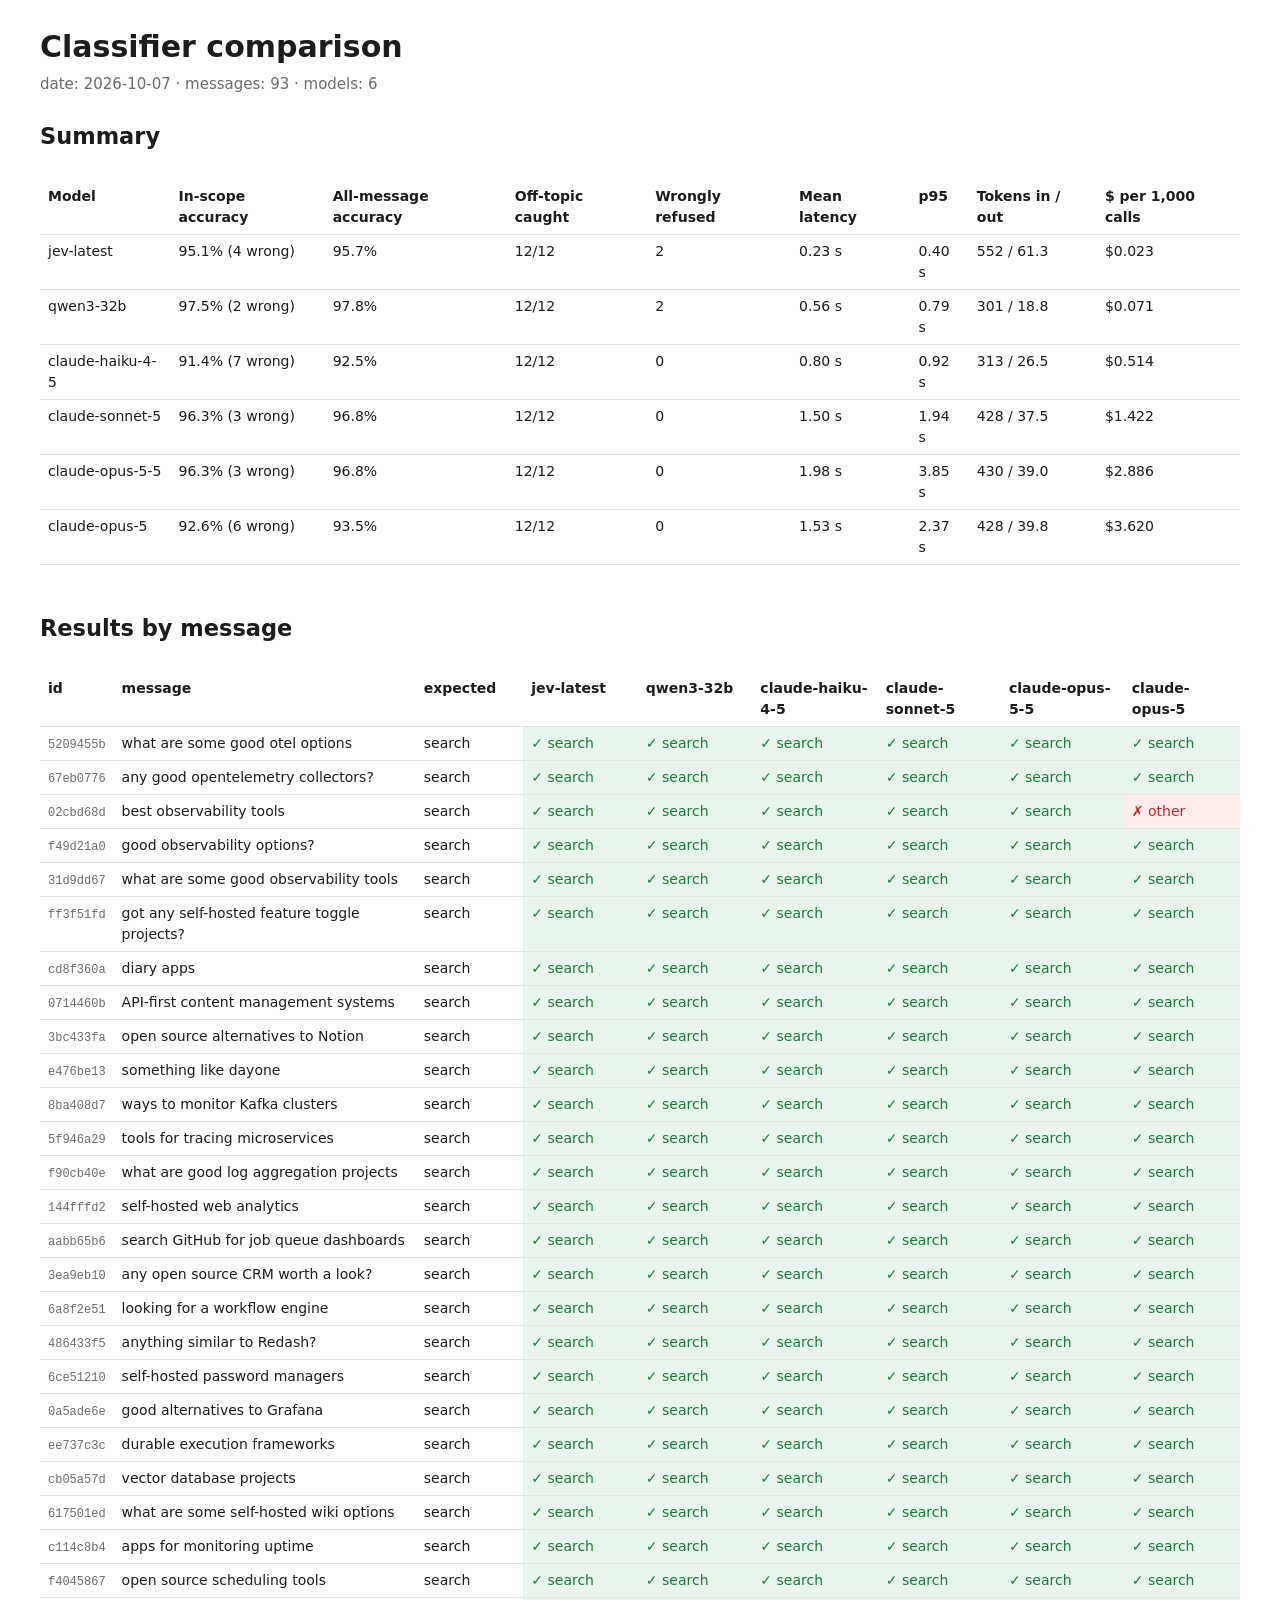
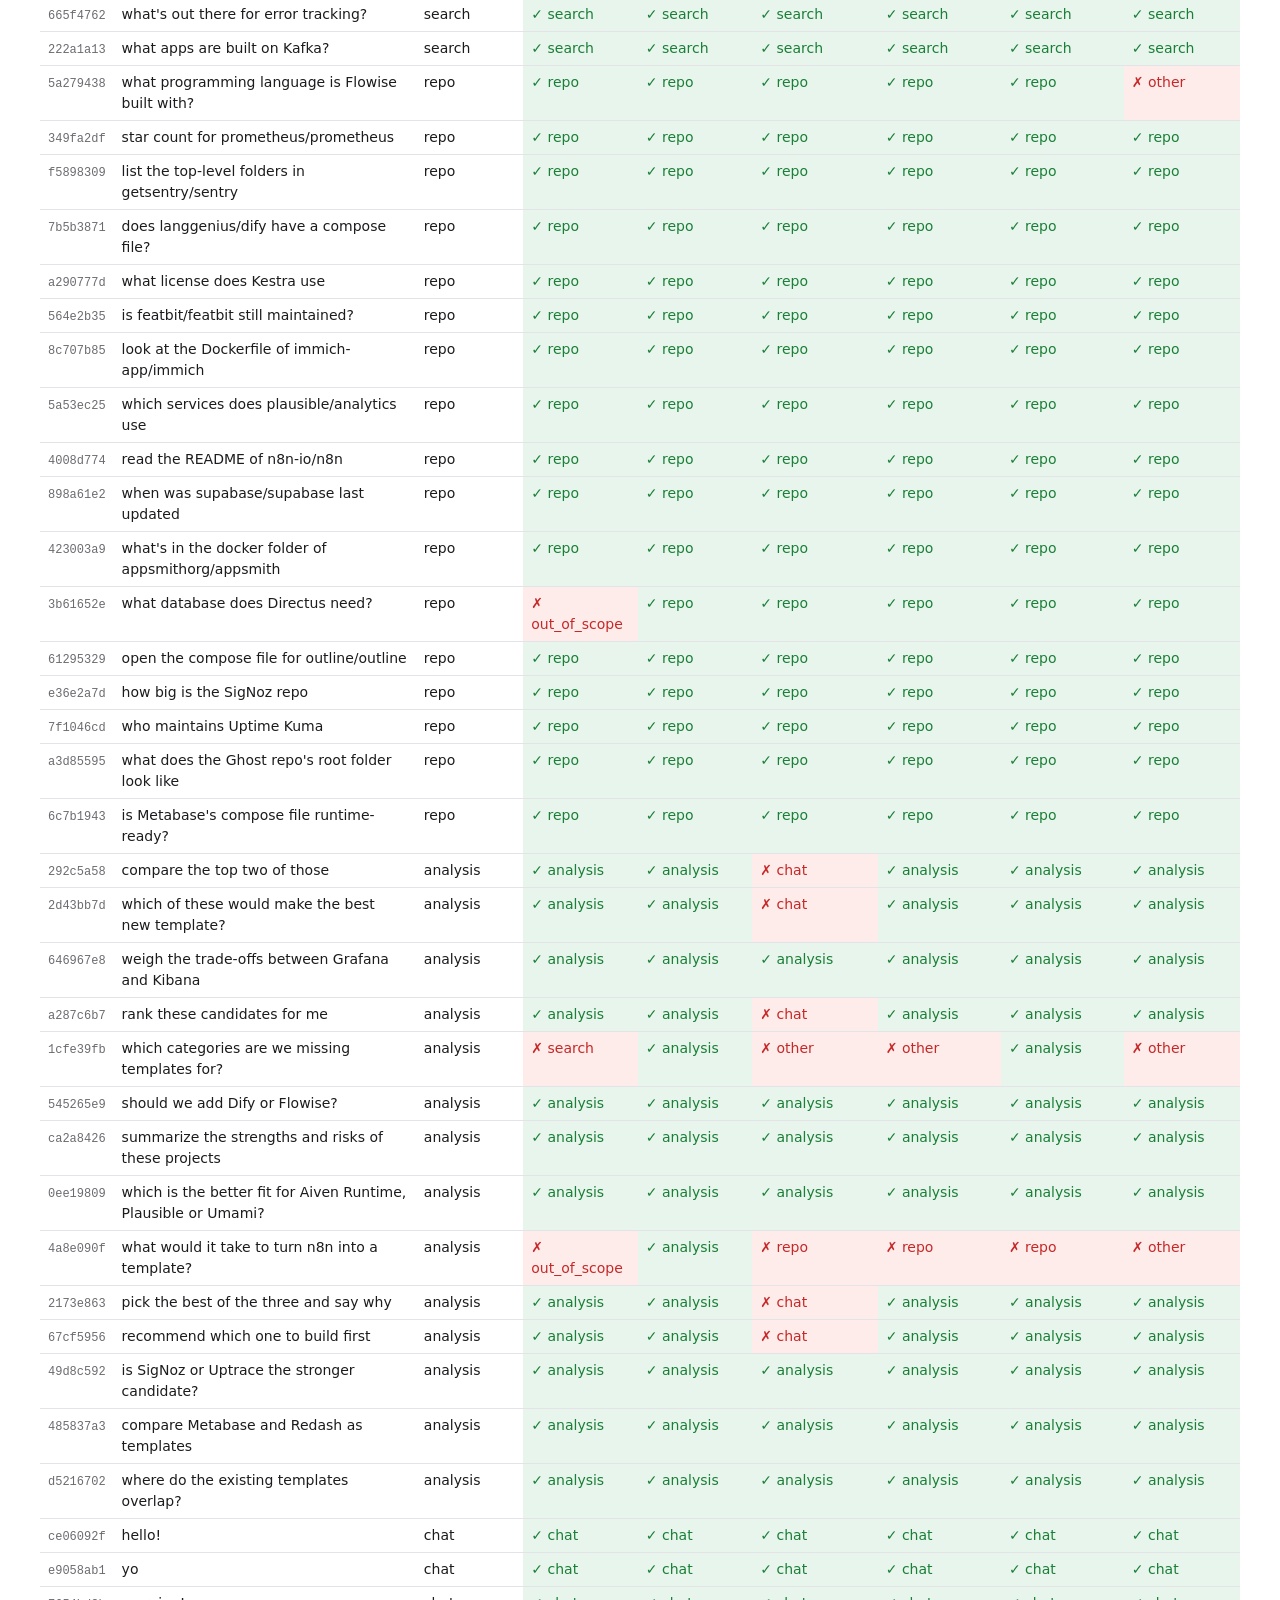
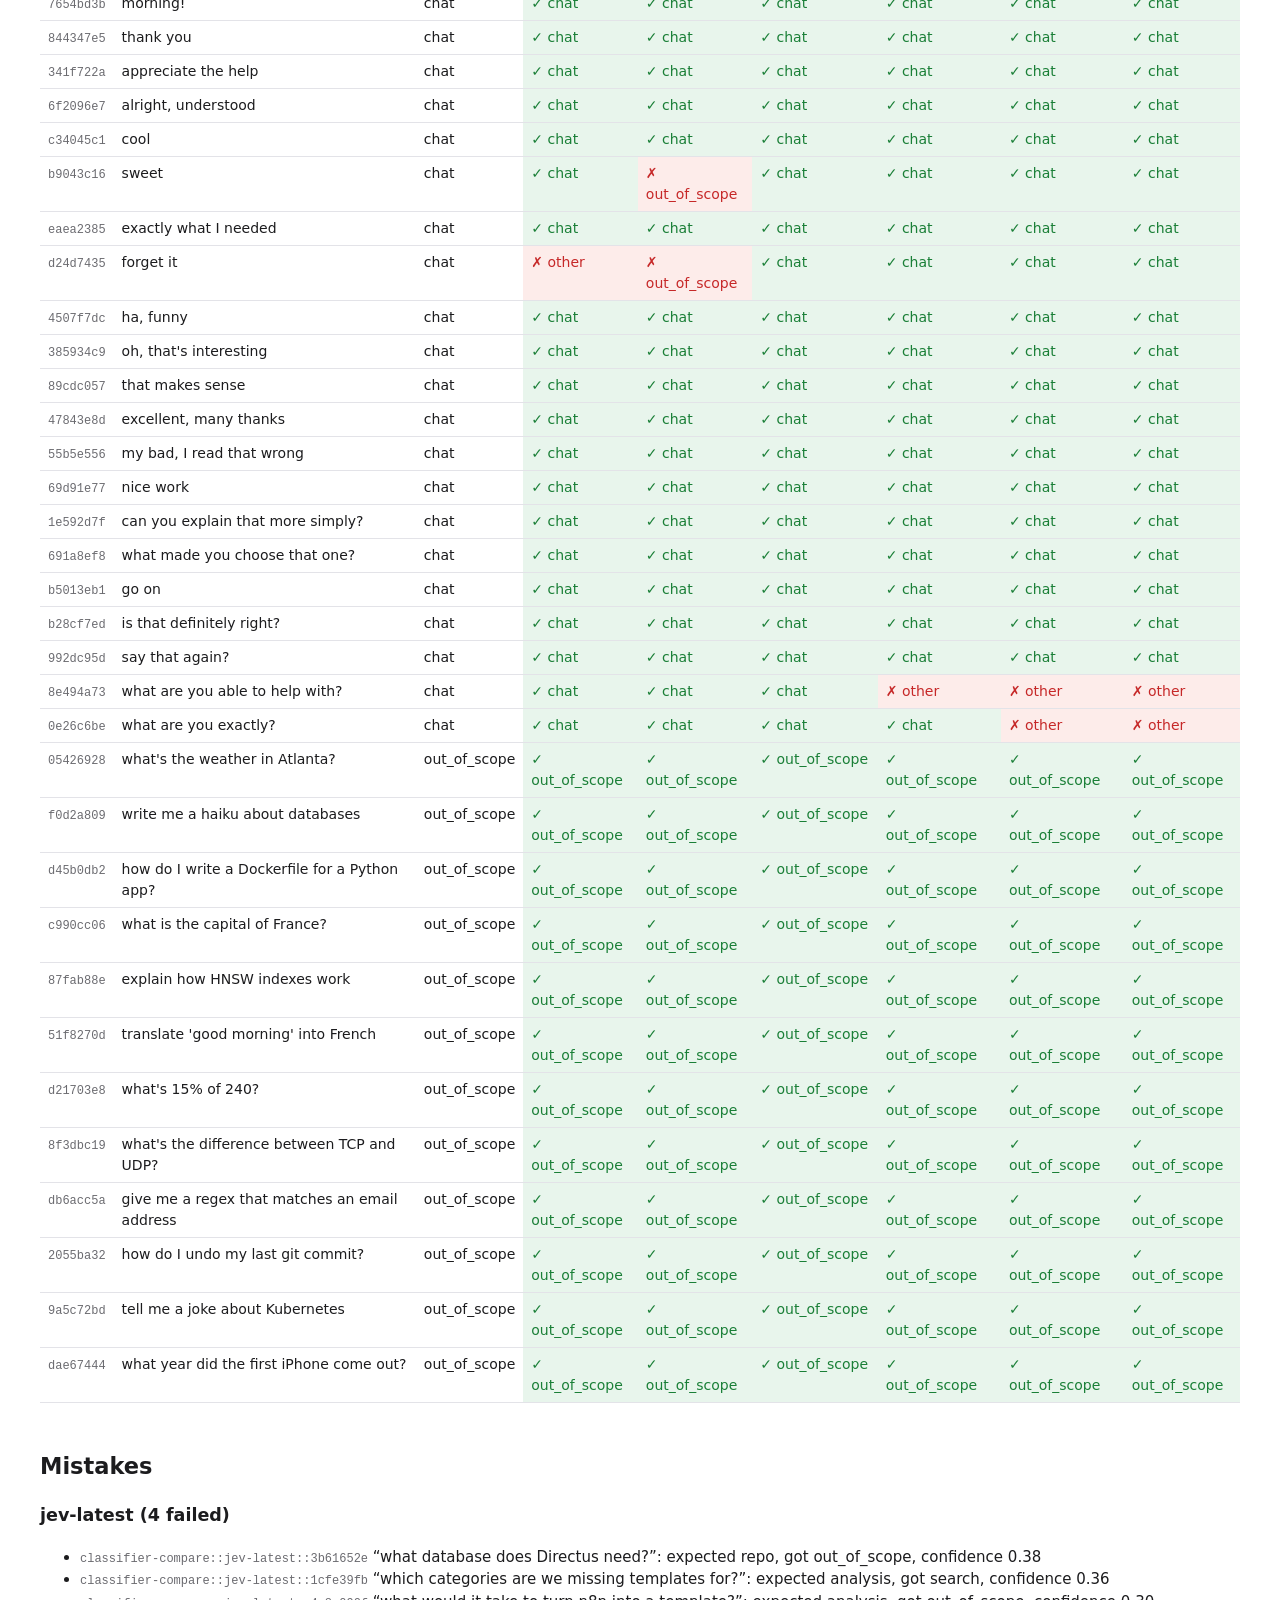
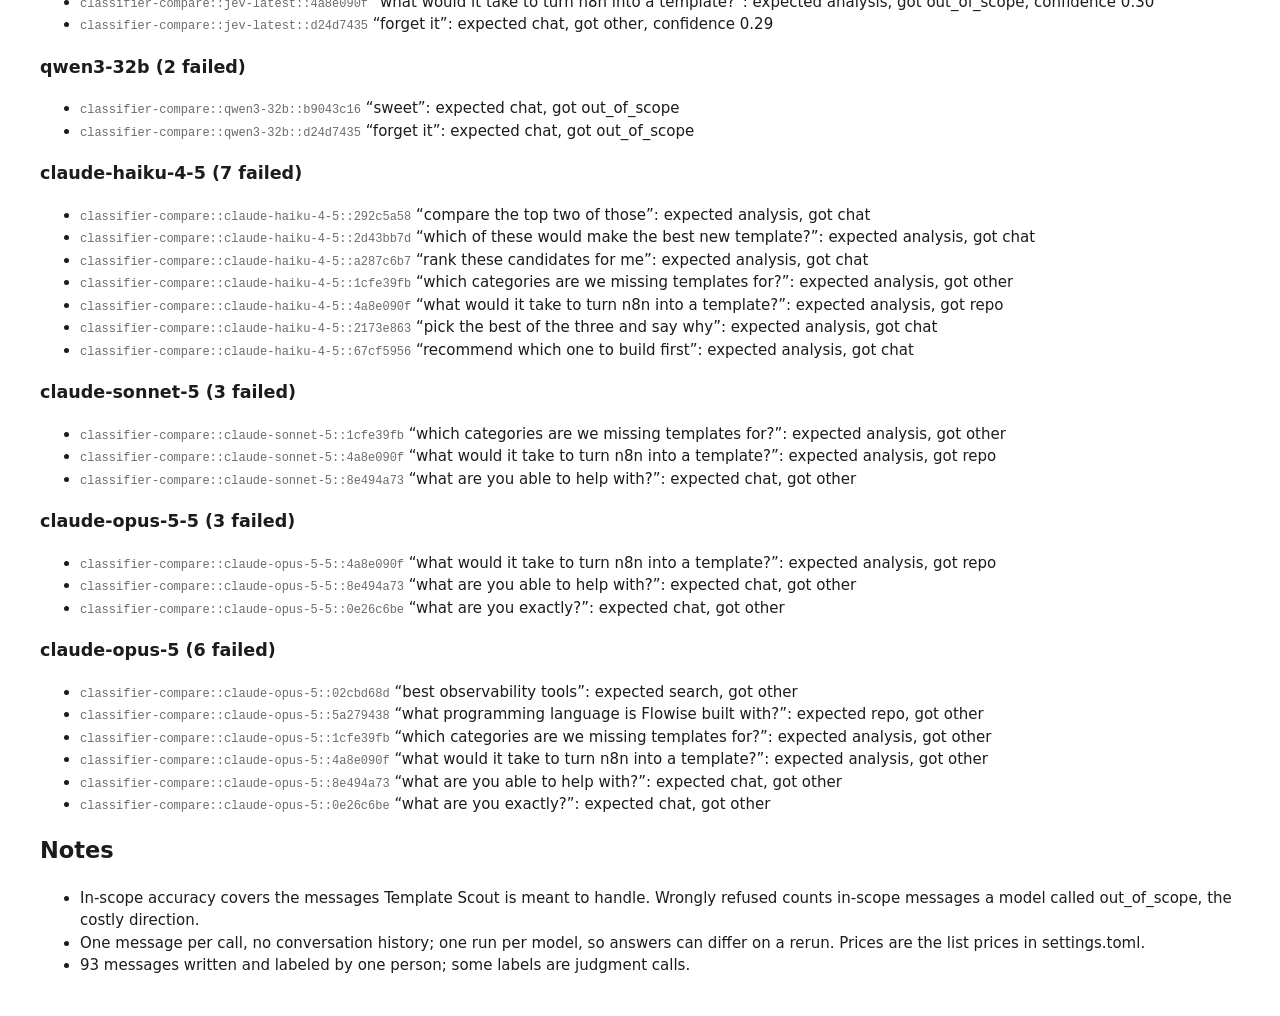
==== benchmarks/report.html @ be80329e "report module: json/csv/html/pdf/markdown with stable test ids; wire into classifier benchmark Co-Au" ====
<!doctype html><html lang=en><meta charset=utf-8><meta name=viewport content='width=device-width,initial-scale=1'><title>Classifier comparison</title><style>
:root{--bg:#fff;--fg:#1c1c1e;--mute:#6b6b70;--line:#e3e3e8;--ok:#1a7f37;--bad:#c62828;
--okbg:#e8f5ec;--badbg:#fdecea}
@media (prefers-color-scheme:dark){:root{--bg:#161618;--fg:#ececf0;--mute:#9a9aa3;
--line:#2e2e33;--ok:#4cc16d;--bad:#ff7b72;--okbg:#14301d;--badbg:#3a1a18}}
body{background:var(--bg);color:var(--fg);font:15px/1.5 system-ui,sans-serif;margin:0 auto;
max-width:1200px;padding:24px 16px}
h1{margin:0 0 4px}p.meta{color:var(--mute);margin:0 0 24px}
table{border-collapse:collapse;width:100%;margin:8px 0 28px;font-size:14px}
th,td{border-bottom:1px solid var(--line);padding:6px 8px;text-align:left;vertical-align:top}
th{position:sticky;top:0;background:var(--bg)}
td.ok{background:var(--okbg);color:var(--ok)}td.bad{background:var(--badbg);color:var(--bad)}
code{font-size:12px;color:var(--mute)}.scroll{overflow-x:auto}
</style><body><h1>Classifier comparison</h1><p class=meta>date: 2026-10-07 · messages: 93 · models: 6</p><h2>Summary</h2><div class=scroll><table><tr><th>Model</th><th>In-scope accuracy</th><th>All-message accuracy</th><th>Off-topic caught</th><th>Wrongly refused</th><th>Mean latency</th><th>p95</th><th>Tokens in / out</th><th>$ per 1,000 calls</th></tr><tr><td>jev-latest</td><td>95.1% (4 wrong)</td><td>95.7%</td><td>12/12</td><td>2</td><td>0.23 s</td><td>0.40 s</td><td>552 / 61.3</td><td>$0.023</td></tr><tr><td>qwen3-32b</td><td>97.5% (2 wrong)</td><td>97.8%</td><td>12/12</td><td>2</td><td>0.56 s</td><td>0.79 s</td><td>301 / 18.8</td><td>$0.071</td></tr><tr><td>claude-haiku-4-5</td><td>91.4% (7 wrong)</td><td>92.5%</td><td>12/12</td><td>0</td><td>0.80 s</td><td>0.92 s</td><td>313 / 26.5</td><td>$0.514</td></tr><tr><td>claude-sonnet-5</td><td>96.3% (3 wrong)</td><td>96.8%</td><td>12/12</td><td>0</td><td>1.50 s</td><td>1.94 s</td><td>428 / 37.5</td><td>$1.422</td></tr><tr><td>claude-opus-5-5</td><td>96.3% (3 wrong)</td><td>96.8%</td><td>12/12</td><td>0</td><td>1.98 s</td><td>3.85 s</td><td>430 / 39.0</td><td>$2.886</td></tr><tr><td>claude-opus-5</td><td>92.6% (6 wrong)</td><td>93.5%</td><td>12/12</td><td>0</td><td>1.53 s</td><td>2.37 s</td><td>428 / 39.8</td><td>$3.620</td></tr></table></div><h2>Results by message</h2><div class=scroll><table><tr><th>id</th><th>message</th><th>expected</th><th>jev-latest</th><th>qwen3-32b</th><th>claude-haiku-4-5</th><th>claude-sonnet-5</th><th>claude-opus-5-5</th><th>claude-opus-5</th></tr><tr><td><code>5209455b</code></td><td>what are some good otel options</td><td>search</td><td class=ok title='classifier-compare::jev-latest::5209455b'>✓ search</td><td class=ok title='classifier-compare::qwen3-32b::5209455b'>✓ search</td><td class=ok title='classifier-compare::claude-haiku-4-5::5209455b'>✓ search</td><td class=ok title='classifier-compare::claude-sonnet-5::5209455b'>✓ search</td><td class=ok title='classifier-compare::claude-opus-5-5::5209455b'>✓ search</td><td class=ok title='classifier-compare::claude-opus-5::5209455b'>✓ search</td></tr><tr><td><code>67eb0776</code></td><td>any good opentelemetry collectors?</td><td>search</td><td class=ok title='classifier-compare::jev-latest::67eb0776'>✓ search</td><td class=ok title='classifier-compare::qwen3-32b::67eb0776'>✓ search</td><td class=ok title='classifier-compare::claude-haiku-4-5::67eb0776'>✓ search</td><td class=ok title='classifier-compare::claude-sonnet-5::67eb0776'>✓ search</td><td class=ok title='classifier-compare::claude-opus-5-5::67eb0776'>✓ search</td><td class=ok title='classifier-compare::claude-opus-5::67eb0776'>✓ search</td></tr><tr><td><code>02cbd68d</code></td><td>best observability tools</td><td>search</td><td class=ok title='classifier-compare::jev-latest::02cbd68d'>✓ search</td><td class=ok title='classifier-compare::qwen3-32b::02cbd68d'>✓ search</td><td class=ok title='classifier-compare::claude-haiku-4-5::02cbd68d'>✓ search</td><td class=ok title='classifier-compare::claude-sonnet-5::02cbd68d'>✓ search</td><td class=ok title='classifier-compare::claude-opus-5-5::02cbd68d'>✓ search</td><td class=bad title='classifier-compare::claude-opus-5::02cbd68d'>✗ other</td></tr><tr><td><code>f49d21a0</code></td><td>good observability options?</td><td>search</td><td class=ok title='classifier-compare::jev-latest::f49d21a0'>✓ search</td><td class=ok title='classifier-compare::qwen3-32b::f49d21a0'>✓ search</td><td class=ok title='classifier-compare::claude-haiku-4-5::f49d21a0'>✓ search</td><td class=ok title='classifier-compare::claude-sonnet-5::f49d21a0'>✓ search</td><td class=ok title='classifier-compare::claude-opus-5-5::f49d21a0'>✓ search</td><td class=ok title='classifier-compare::claude-opus-5::f49d21a0'>✓ search</td></tr><tr><td><code>31d9dd67</code></td><td>what are some good observability tools</td><td>search</td><td class=ok title='classifier-compare::jev-latest::31d9dd67'>✓ search</td><td class=ok title='classifier-compare::qwen3-32b::31d9dd67'>✓ search</td><td class=ok title='classifier-compare::claude-haiku-4-5::31d9dd67'>✓ search</td><td class=ok title='classifier-compare::claude-sonnet-5::31d9dd67'>✓ search</td><td class=ok title='classifier-compare::claude-opus-5-5::31d9dd67'>✓ search</td><td class=ok title='classifier-compare::claude-opus-5::31d9dd67'>✓ search</td></tr><tr><td><code>ff3f51fd</code></td><td>got any self-hosted feature toggle projects?</td><td>search</td><td class=ok title='classifier-compare::jev-latest::ff3f51fd'>✓ search</td><td class=ok title='classifier-compare::qwen3-32b::ff3f51fd'>✓ search</td><td class=ok title='classifier-compare::claude-haiku-4-5::ff3f51fd'>✓ search</td><td class=ok title='classifier-compare::claude-sonnet-5::ff3f51fd'>✓ search</td><td class=ok title='classifier-compare::claude-opus-5-5::ff3f51fd'>✓ search</td><td class=ok title='classifier-compare::claude-opus-5::ff3f51fd'>✓ search</td></tr><tr><td><code>cd8f360a</code></td><td>diary apps</td><td>search</td><td class=ok title='classifier-compare::jev-latest::cd8f360a'>✓ search</td><td class=ok title='classifier-compare::qwen3-32b::cd8f360a'>✓ search</td><td class=ok title='classifier-compare::claude-haiku-4-5::cd8f360a'>✓ search</td><td class=ok title='classifier-compare::claude-sonnet-5::cd8f360a'>✓ search</td><td class=ok title='classifier-compare::claude-opus-5-5::cd8f360a'>✓ search</td><td class=ok title='classifier-compare::claude-opus-5::cd8f360a'>✓ search</td></tr><tr><td><code>0714460b</code></td><td>API-first content management systems</td><td>search</td><td class=ok title='classifier-compare::jev-latest::0714460b'>✓ search</td><td class=ok title='classifier-compare::qwen3-32b::0714460b'>✓ search</td><td class=ok title='classifier-compare::claude-haiku-4-5::0714460b'>✓ search</td><td class=ok title='classifier-compare::claude-sonnet-5::0714460b'>✓ search</td><td class=ok title='classifier-compare::claude-opus-5-5::0714460b'>✓ search</td><td class=ok title='classifier-compare::claude-opus-5::0714460b'>✓ search</td></tr><tr><td><code>3bc433fa</code></td><td>open source alternatives to Notion</td><td>search</td><td class=ok title='classifier-compare::jev-latest::3bc433fa'>✓ search</td><td class=ok title='classifier-compare::qwen3-32b::3bc433fa'>✓ search</td><td class=ok title='classifier-compare::claude-haiku-4-5::3bc433fa'>✓ search</td><td class=ok title='classifier-compare::claude-sonnet-5::3bc433fa'>✓ search</td><td class=ok title='classifier-compare::claude-opus-5-5::3bc433fa'>✓ search</td><td class=ok title='classifier-compare::claude-opus-5::3bc433fa'>✓ search</td></tr><tr><td><code>e476be13</code></td><td>something like dayone</td><td>search</td><td class=ok title='classifier-compare::jev-latest::e476be13'>✓ search</td><td class=ok title='classifier-compare::qwen3-32b::e476be13'>✓ search</td><td class=ok title='classifier-compare::claude-haiku-4-5::e476be13'>✓ search</td><td class=ok title='classifier-compare::claude-sonnet-5::e476be13'>✓ search</td><td class=ok title='classifier-compare::claude-opus-5-5::e476be13'>✓ search</td><td class=ok title='classifier-compare::claude-opus-5::e476be13'>✓ search</td></tr><tr><td><code>8ba408d7</code></td><td>ways to monitor Kafka clusters</td><td>search</td><td class=ok title='classifier-compare::jev-latest::8ba408d7'>✓ search</td><td class=ok title='classifier-compare::qwen3-32b::8ba408d7'>✓ search</td><td class=ok title='classifier-compare::claude-haiku-4-5::8ba408d7'>✓ search</td><td class=ok title='classifier-compare::claude-sonnet-5::8ba408d7'>✓ search</td><td class=ok title='classifier-compare::claude-opus-5-5::8ba408d7'>✓ search</td><td class=ok title='classifier-compare::claude-opus-5::8ba408d7'>✓ search</td></tr><tr><td><code>5f946a29</code></td><td>tools for tracing microservices</td><td>search</td><td class=ok title='classifier-compare::jev-latest::5f946a29'>✓ search</td><td class=ok title='classifier-compare::qwen3-32b::5f946a29'>✓ search</td><td class=ok title='classifier-compare::claude-haiku-4-5::5f946a29'>✓ search</td><td class=ok title='classifier-compare::claude-sonnet-5::5f946a29'>✓ search</td><td class=ok title='classifier-compare::claude-opus-5-5::5f946a29'>✓ search</td><td class=ok title='classifier-compare::claude-opus-5::5f946a29'>✓ search</td></tr><tr><td><code>f90cb40e</code></td><td>what are good log aggregation projects</td><td>search</td><td class=ok title='classifier-compare::jev-latest::f90cb40e'>✓ search</td><td class=ok title='classifier-compare::qwen3-32b::f90cb40e'>✓ search</td><td class=ok title='classifier-compare::claude-haiku-4-5::f90cb40e'>✓ search</td><td class=ok title='classifier-compare::claude-sonnet-5::f90cb40e'>✓ search</td><td class=ok title='classifier-compare::claude-opus-5-5::f90cb40e'>✓ search</td><td class=ok title='classifier-compare::claude-opus-5::f90cb40e'>✓ search</td></tr><tr><td><code>144fffd2</code></td><td>self-hosted web analytics</td><td>search</td><td class=ok title='classifier-compare::jev-latest::144fffd2'>✓ search</td><td class=ok title='classifier-compare::qwen3-32b::144fffd2'>✓ search</td><td class=ok title='classifier-compare::claude-haiku-4-5::144fffd2'>✓ search</td><td class=ok title='classifier-compare::claude-sonnet-5::144fffd2'>✓ search</td><td class=ok title='classifier-compare::claude-opus-5-5::144fffd2'>✓ search</td><td class=ok title='classifier-compare::claude-opus-5::144fffd2'>✓ search</td></tr><tr><td><code>aabb65b6</code></td><td>search GitHub for job queue dashboards</td><td>search</td><td class=ok title='classifier-compare::jev-latest::aabb65b6'>✓ search</td><td class=ok title='classifier-compare::qwen3-32b::aabb65b6'>✓ search</td><td class=ok title='classifier-compare::claude-haiku-4-5::aabb65b6'>✓ search</td><td class=ok title='classifier-compare::claude-sonnet-5::aabb65b6'>✓ search</td><td class=ok title='classifier-compare::claude-opus-5-5::aabb65b6'>✓ search</td><td class=ok title='classifier-compare::claude-opus-5::aabb65b6'>✓ search</td></tr><tr><td><code>3ea9eb10</code></td><td>any open source CRM worth a look?</td><td>search</td><td class=ok title='classifier-compare::jev-latest::3ea9eb10'>✓ search</td><td class=ok title='classifier-compare::qwen3-32b::3ea9eb10'>✓ search</td><td class=ok title='classifier-compare::claude-haiku-4-5::3ea9eb10'>✓ search</td><td class=ok title='classifier-compare::claude-sonnet-5::3ea9eb10'>✓ search</td><td class=ok title='classifier-compare::claude-opus-5-5::3ea9eb10'>✓ search</td><td class=ok title='classifier-compare::claude-opus-5::3ea9eb10'>✓ search</td></tr><tr><td><code>6a8f2e51</code></td><td>looking for a workflow engine</td><td>search</td><td class=ok title='classifier-compare::jev-latest::6a8f2e51'>✓ search</td><td class=ok title='classifier-compare::qwen3-32b::6a8f2e51'>✓ search</td><td class=ok title='classifier-compare::claude-haiku-4-5::6a8f2e51'>✓ search</td><td class=ok title='classifier-compare::claude-sonnet-5::6a8f2e51'>✓ search</td><td class=ok title='classifier-compare::claude-opus-5-5::6a8f2e51'>✓ search</td><td class=ok title='classifier-compare::claude-opus-5::6a8f2e51'>✓ search</td></tr><tr><td><code>486433f5</code></td><td>anything similar to Redash?</td><td>search</td><td class=ok title='classifier-compare::jev-latest::486433f5'>✓ search</td><td class=ok title='classifier-compare::qwen3-32b::486433f5'>✓ search</td><td class=ok title='classifier-compare::claude-haiku-4-5::486433f5'>✓ search</td><td class=ok title='classifier-compare::claude-sonnet-5::486433f5'>✓ search</td><td class=ok title='classifier-compare::claude-opus-5-5::486433f5'>✓ search</td><td class=ok title='classifier-compare::claude-opus-5::486433f5'>✓ search</td></tr><tr><td><code>6ce51210</code></td><td>self-hosted password managers</td><td>search</td><td class=ok title='classifier-compare::jev-latest::6ce51210'>✓ search</td><td class=ok title='classifier-compare::qwen3-32b::6ce51210'>✓ search</td><td class=ok title='classifier-compare::claude-haiku-4-5::6ce51210'>✓ search</td><td class=ok title='classifier-compare::claude-sonnet-5::6ce51210'>✓ search</td><td class=ok title='classifier-compare::claude-opus-5-5::6ce51210'>✓ search</td><td class=ok title='classifier-compare::claude-opus-5::6ce51210'>✓ search</td></tr><tr><td><code>0a5ade6e</code></td><td>good alternatives to Grafana</td><td>search</td><td class=ok title='classifier-compare::jev-latest::0a5ade6e'>✓ search</td><td class=ok title='classifier-compare::qwen3-32b::0a5ade6e'>✓ search</td><td class=ok title='classifier-compare::claude-haiku-4-5::0a5ade6e'>✓ search</td><td class=ok title='classifier-compare::claude-sonnet-5::0a5ade6e'>✓ search</td><td class=ok title='classifier-compare::claude-opus-5-5::0a5ade6e'>✓ search</td><td class=ok title='classifier-compare::claude-opus-5::0a5ade6e'>✓ search</td></tr><tr><td><code>ee737c3c</code></td><td>durable execution frameworks</td><td>search</td><td class=ok title='classifier-compare::jev-latest::ee737c3c'>✓ search</td><td class=ok title='classifier-compare::qwen3-32b::ee737c3c'>✓ search</td><td class=ok title='classifier-compare::claude-haiku-4-5::ee737c3c'>✓ search</td><td class=ok title='classifier-compare::claude-sonnet-5::ee737c3c'>✓ search</td><td class=ok title='classifier-compare::claude-opus-5-5::ee737c3c'>✓ search</td><td class=ok title='classifier-compare::claude-opus-5::ee737c3c'>✓ search</td></tr><tr><td><code>cb05a57d</code></td><td>vector database projects</td><td>search</td><td class=ok title='classifier-compare::jev-latest::cb05a57d'>✓ search</td><td class=ok title='classifier-compare::qwen3-32b::cb05a57d'>✓ search</td><td class=ok title='classifier-compare::claude-haiku-4-5::cb05a57d'>✓ search</td><td class=ok title='classifier-compare::claude-sonnet-5::cb05a57d'>✓ search</td><td class=ok title='classifier-compare::claude-opus-5-5::cb05a57d'>✓ search</td><td class=ok title='classifier-compare::claude-opus-5::cb05a57d'>✓ search</td></tr><tr><td><code>617501ed</code></td><td>what are some self-hosted wiki options</td><td>search</td><td class=ok title='classifier-compare::jev-latest::617501ed'>✓ search</td><td class=ok title='classifier-compare::qwen3-32b::617501ed'>✓ search</td><td class=ok title='classifier-compare::claude-haiku-4-5::617501ed'>✓ search</td><td class=ok title='classifier-compare::claude-sonnet-5::617501ed'>✓ search</td><td class=ok title='classifier-compare::claude-opus-5-5::617501ed'>✓ search</td><td class=ok title='classifier-compare::claude-opus-5::617501ed'>✓ search</td></tr><tr><td><code>c114c8b4</code></td><td>apps for monitoring uptime</td><td>search</td><td class=ok title='classifier-compare::jev-latest::c114c8b4'>✓ search</td><td class=ok title='classifier-compare::qwen3-32b::c114c8b4'>✓ search</td><td class=ok title='classifier-compare::claude-haiku-4-5::c114c8b4'>✓ search</td><td class=ok title='classifier-compare::claude-sonnet-5::c114c8b4'>✓ search</td><td class=ok title='classifier-compare::claude-opus-5-5::c114c8b4'>✓ search</td><td class=ok title='classifier-compare::claude-opus-5::c114c8b4'>✓ search</td></tr><tr><td><code>f4045867</code></td><td>open source scheduling tools</td><td>search</td><td class=ok title='classifier-compare::jev-latest::f4045867'>✓ search</td><td class=ok title='classifier-compare::qwen3-32b::f4045867'>✓ search</td><td class=ok title='classifier-compare::claude-haiku-4-5::f4045867'>✓ search</td><td class=ok title='classifier-compare::claude-sonnet-5::f4045867'>✓ search</td><td class=ok title='classifier-compare::claude-opus-5-5::f4045867'>✓ search</td><td class=ok title='classifier-compare::claude-opus-5::f4045867'>✓ search</td></tr><tr><td><code>665f4762</code></td><td>what&#x27;s out there for error tracking?</td><td>search</td><td class=ok title='classifier-compare::jev-latest::665f4762'>✓ search</td><td class=ok title='classifier-compare::qwen3-32b::665f4762'>✓ search</td><td class=ok title='classifier-compare::claude-haiku-4-5::665f4762'>✓ search</td><td class=ok title='classifier-compare::claude-sonnet-5::665f4762'>✓ search</td><td class=ok title='classifier-compare::claude-opus-5-5::665f4762'>✓ search</td><td class=ok title='classifier-compare::claude-opus-5::665f4762'>✓ search</td></tr><tr><td><code>222a1a13</code></td><td>what apps are built on Kafka?</td><td>search</td><td class=ok title='classifier-compare::jev-latest::222a1a13'>✓ search</td><td class=ok title='classifier-compare::qwen3-32b::222a1a13'>✓ search</td><td class=ok title='classifier-compare::claude-haiku-4-5::222a1a13'>✓ search</td><td class=ok title='classifier-compare::claude-sonnet-5::222a1a13'>✓ search</td><td class=ok title='classifier-compare::claude-opus-5-5::222a1a13'>✓ search</td><td class=ok title='classifier-compare::claude-opus-5::222a1a13'>✓ search</td></tr><tr><td><code>5a279438</code></td><td>what programming language is Flowise built with?</td><td>repo</td><td class=ok title='classifier-compare::jev-latest::5a279438'>✓ repo</td><td class=ok title='classifier-compare::qwen3-32b::5a279438'>✓ repo</td><td class=ok title='classifier-compare::claude-haiku-4-5::5a279438'>✓ repo</td><td class=ok title='classifier-compare::claude-sonnet-5::5a279438'>✓ repo</td><td class=ok title='classifier-compare::claude-opus-5-5::5a279438'>✓ repo</td><td class=bad title='classifier-compare::claude-opus-5::5a279438'>✗ other</td></tr><tr><td><code>349fa2df</code></td><td>star count for prometheus/prometheus</td><td>repo</td><td class=ok title='classifier-compare::jev-latest::349fa2df'>✓ repo</td><td class=ok title='classifier-compare::qwen3-32b::349fa2df'>✓ repo</td><td class=ok title='classifier-compare::claude-haiku-4-5::349fa2df'>✓ repo</td><td class=ok title='classifier-compare::claude-sonnet-5::349fa2df'>✓ repo</td><td class=ok title='classifier-compare::claude-opus-5-5::349fa2df'>✓ repo</td><td class=ok title='classifier-compare::claude-opus-5::349fa2df'>✓ repo</td></tr><tr><td><code>f5898309</code></td><td>list the top-level folders in getsentry/sentry</td><td>repo</td><td class=ok title='classifier-compare::jev-latest::f5898309'>✓ repo</td><td class=ok title='classifier-compare::qwen3-32b::f5898309'>✓ repo</td><td class=ok title='classifier-compare::claude-haiku-4-5::f5898309'>✓ repo</td><td class=ok title='classifier-compare::claude-sonnet-5::f5898309'>✓ repo</td><td class=ok title='classifier-compare::claude-opus-5-5::f5898309'>✓ repo</td><td class=ok title='classifier-compare::claude-opus-5::f5898309'>✓ repo</td></tr><tr><td><code>7b5b3871</code></td><td>does langgenius/dify have a compose file?</td><td>repo</td><td class=ok title='classifier-compare::jev-latest::7b5b3871'>✓ repo</td><td class=ok title='classifier-compare::qwen3-32b::7b5b3871'>✓ repo</td><td class=ok title='classifier-compare::claude-haiku-4-5::7b5b3871'>✓ repo</td><td class=ok title='classifier-compare::claude-sonnet-5::7b5b3871'>✓ repo</td><td class=ok title='classifier-compare::claude-opus-5-5::7b5b3871'>✓ repo</td><td class=ok title='classifier-compare::claude-opus-5::7b5b3871'>✓ repo</td></tr><tr><td><code>a290777d</code></td><td>what license does Kestra use</td><td>repo</td><td class=ok title='classifier-compare::jev-latest::a290777d'>✓ repo</td><td class=ok title='classifier-compare::qwen3-32b::a290777d'>✓ repo</td><td class=ok title='classifier-compare::claude-haiku-4-5::a290777d'>✓ repo</td><td class=ok title='classifier-compare::claude-sonnet-5::a290777d'>✓ repo</td><td class=ok title='classifier-compare::claude-opus-5-5::a290777d'>✓ repo</td><td class=ok title='classifier-compare::claude-opus-5::a290777d'>✓ repo</td></tr><tr><td><code>564e2b35</code></td><td>is featbit/featbit still maintained?</td><td>repo</td><td class=ok title='classifier-compare::jev-latest::564e2b35'>✓ repo</td><td class=ok title='classifier-compare::qwen3-32b::564e2b35'>✓ repo</td><td class=ok title='classifier-compare::claude-haiku-4-5::564e2b35'>✓ repo</td><td class=ok title='classifier-compare::claude-sonnet-5::564e2b35'>✓ repo</td><td class=ok title='classifier-compare::claude-opus-5-5::564e2b35'>✓ repo</td><td class=ok title='classifier-compare::claude-opus-5::564e2b35'>✓ repo</td></tr><tr><td><code>8c707b85</code></td><td>look at the Dockerfile of immich-app/immich</td><td>repo</td><td class=ok title='classifier-compare::jev-latest::8c707b85'>✓ repo</td><td class=ok title='classifier-compare::qwen3-32b::8c707b85'>✓ repo</td><td class=ok title='classifier-compare::claude-haiku-4-5::8c707b85'>✓ repo</td><td class=ok title='classifier-compare::claude-sonnet-5::8c707b85'>✓ repo</td><td class=ok title='classifier-compare::claude-opus-5-5::8c707b85'>✓ repo</td><td class=ok title='classifier-compare::claude-opus-5::8c707b85'>✓ repo</td></tr><tr><td><code>5a53ec25</code></td><td>which services does plausible/analytics use</td><td>repo</td><td class=ok title='classifier-compare::jev-latest::5a53ec25'>✓ repo</td><td class=ok title='classifier-compare::qwen3-32b::5a53ec25'>✓ repo</td><td class=ok title='classifier-compare::claude-haiku-4-5::5a53ec25'>✓ repo</td><td class=ok title='classifier-compare::claude-sonnet-5::5a53ec25'>✓ repo</td><td class=ok title='classifier-compare::claude-opus-5-5::5a53ec25'>✓ repo</td><td class=ok title='classifier-compare::claude-opus-5::5a53ec25'>✓ repo</td></tr><tr><td><code>4008d774</code></td><td>read the README of n8n-io/n8n</td><td>repo</td><td class=ok title='classifier-compare::jev-latest::4008d774'>✓ repo</td><td class=ok title='classifier-compare::qwen3-32b::4008d774'>✓ repo</td><td class=ok title='classifier-compare::claude-haiku-4-5::4008d774'>✓ repo</td><td class=ok title='classifier-compare::claude-sonnet-5::4008d774'>✓ repo</td><td class=ok title='classifier-compare::claude-opus-5-5::4008d774'>✓ repo</td><td class=ok title='classifier-compare::claude-opus-5::4008d774'>✓ repo</td></tr><tr><td><code>898a61e2</code></td><td>when was supabase/supabase last updated</td><td>repo</td><td class=ok title='classifier-compare::jev-latest::898a61e2'>✓ repo</td><td class=ok title='classifier-compare::qwen3-32b::898a61e2'>✓ repo</td><td class=ok title='classifier-compare::claude-haiku-4-5::898a61e2'>✓ repo</td><td class=ok title='classifier-compare::claude-sonnet-5::898a61e2'>✓ repo</td><td class=ok title='classifier-compare::claude-opus-5-5::898a61e2'>✓ repo</td><td class=ok title='classifier-compare::claude-opus-5::898a61e2'>✓ repo</td></tr><tr><td><code>423003a9</code></td><td>what&#x27;s in the docker folder of appsmithorg/appsmith</td><td>repo</td><td class=ok title='classifier-compare::jev-latest::423003a9'>✓ repo</td><td class=ok title='classifier-compare::qwen3-32b::423003a9'>✓ repo</td><td class=ok title='classifier-compare::claude-haiku-4-5::423003a9'>✓ repo</td><td class=ok title='classifier-compare::claude-sonnet-5::423003a9'>✓ repo</td><td class=ok title='classifier-compare::claude-opus-5-5::423003a9'>✓ repo</td><td class=ok title='classifier-compare::claude-opus-5::423003a9'>✓ repo</td></tr><tr><td><code>3b61652e</code></td><td>what database does Directus need?</td><td>repo</td><td class=bad title='classifier-compare::jev-latest::3b61652e'>✗ out_of_scope</td><td class=ok title='classifier-compare::qwen3-32b::3b61652e'>✓ repo</td><td class=ok title='classifier-compare::claude-haiku-4-5::3b61652e'>✓ repo</td><td class=ok title='classifier-compare::claude-sonnet-5::3b61652e'>✓ repo</td><td class=ok title='classifier-compare::claude-opus-5-5::3b61652e'>✓ repo</td><td class=ok title='classifier-compare::claude-opus-5::3b61652e'>✓ repo</td></tr><tr><td><code>61295329</code></td><td>open the compose file for outline/outline</td><td>repo</td><td class=ok title='classifier-compare::jev-latest::61295329'>✓ repo</td><td class=ok title='classifier-compare::qwen3-32b::61295329'>✓ repo</td><td class=ok title='classifier-compare::claude-haiku-4-5::61295329'>✓ repo</td><td class=ok title='classifier-compare::claude-sonnet-5::61295329'>✓ repo</td><td class=ok title='classifier-compare::claude-opus-5-5::61295329'>✓ repo</td><td class=ok title='classifier-compare::claude-opus-5::61295329'>✓ repo</td></tr><tr><td><code>e36e2a7d</code></td><td>how big is the SigNoz repo</td><td>repo</td><td class=ok title='classifier-compare::jev-latest::e36e2a7d'>✓ repo</td><td class=ok title='classifier-compare::qwen3-32b::e36e2a7d'>✓ repo</td><td class=ok title='classifier-compare::claude-haiku-4-5::e36e2a7d'>✓ repo</td><td class=ok title='classifier-compare::claude-sonnet-5::e36e2a7d'>✓ repo</td><td class=ok title='classifier-compare::claude-opus-5-5::e36e2a7d'>✓ repo</td><td class=ok title='classifier-compare::claude-opus-5::e36e2a7d'>✓ repo</td></tr><tr><td><code>7f1046cd</code></td><td>who maintains Uptime Kuma</td><td>repo</td><td class=ok title='classifier-compare::jev-latest::7f1046cd'>✓ repo</td><td class=ok title='classifier-compare::qwen3-32b::7f1046cd'>✓ repo</td><td class=ok title='classifier-compare::claude-haiku-4-5::7f1046cd'>✓ repo</td><td class=ok title='classifier-compare::claude-sonnet-5::7f1046cd'>✓ repo</td><td class=ok title='classifier-compare::claude-opus-5-5::7f1046cd'>✓ repo</td><td class=ok title='classifier-compare::claude-opus-5::7f1046cd'>✓ repo</td></tr><tr><td><code>a3d85595</code></td><td>what does the Ghost repo&#x27;s root folder look like</td><td>repo</td><td class=ok title='classifier-compare::jev-latest::a3d85595'>✓ repo</td><td class=ok title='classifier-compare::qwen3-32b::a3d85595'>✓ repo</td><td class=ok title='classifier-compare::claude-haiku-4-5::a3d85595'>✓ repo</td><td class=ok title='classifier-compare::claude-sonnet-5::a3d85595'>✓ repo</td><td class=ok title='classifier-compare::claude-opus-5-5::a3d85595'>✓ repo</td><td class=ok title='classifier-compare::claude-opus-5::a3d85595'>✓ repo</td></tr><tr><td><code>6c7b1943</code></td><td>is Metabase&#x27;s compose file runtime-ready?</td><td>repo</td><td class=ok title='classifier-compare::jev-latest::6c7b1943'>✓ repo</td><td class=ok title='classifier-compare::qwen3-32b::6c7b1943'>✓ repo</td><td class=ok title='classifier-compare::claude-haiku-4-5::6c7b1943'>✓ repo</td><td class=ok title='classifier-compare::claude-sonnet-5::6c7b1943'>✓ repo</td><td class=ok title='classifier-compare::claude-opus-5-5::6c7b1943'>✓ repo</td><td class=ok title='classifier-compare::claude-opus-5::6c7b1943'>✓ repo</td></tr><tr><td><code>292c5a58</code></td><td>compare the top two of those</td><td>analysis</td><td class=ok title='classifier-compare::jev-latest::292c5a58'>✓ analysis</td><td class=ok title='classifier-compare::qwen3-32b::292c5a58'>✓ analysis</td><td class=bad title='classifier-compare::claude-haiku-4-5::292c5a58'>✗ chat</td><td class=ok title='classifier-compare::claude-sonnet-5::292c5a58'>✓ analysis</td><td class=ok title='classifier-compare::claude-opus-5-5::292c5a58'>✓ analysis</td><td class=ok title='classifier-compare::claude-opus-5::292c5a58'>✓ analysis</td></tr><tr><td><code>2d43bb7d</code></td><td>which of these would make the best new template?</td><td>analysis</td><td class=ok title='classifier-compare::jev-latest::2d43bb7d'>✓ analysis</td><td class=ok title='classifier-compare::qwen3-32b::2d43bb7d'>✓ analysis</td><td class=bad title='classifier-compare::claude-haiku-4-5::2d43bb7d'>✗ chat</td><td class=ok title='classifier-compare::claude-sonnet-5::2d43bb7d'>✓ analysis</td><td class=ok title='classifier-compare::claude-opus-5-5::2d43bb7d'>✓ analysis</td><td class=ok title='classifier-compare::claude-opus-5::2d43bb7d'>✓ analysis</td></tr><tr><td><code>646967e8</code></td><td>weigh the trade-offs between Grafana and Kibana</td><td>analysis</td><td class=ok title='classifier-compare::jev-latest::646967e8'>✓ analysis</td><td class=ok title='classifier-compare::qwen3-32b::646967e8'>✓ analysis</td><td class=ok title='classifier-compare::claude-haiku-4-5::646967e8'>✓ analysis</td><td class=ok title='classifier-compare::claude-sonnet-5::646967e8'>✓ analysis</td><td class=ok title='classifier-compare::claude-opus-5-5::646967e8'>✓ analysis</td><td class=ok title='classifier-compare::claude-opus-5::646967e8'>✓ analysis</td></tr><tr><td><code>a287c6b7</code></td><td>rank these candidates for me</td><td>analysis</td><td class=ok title='classifier-compare::jev-latest::a287c6b7'>✓ analysis</td><td class=ok title='classifier-compare::qwen3-32b::a287c6b7'>✓ analysis</td><td class=bad title='classifier-compare::claude-haiku-4-5::a287c6b7'>✗ chat</td><td class=ok title='classifier-compare::claude-sonnet-5::a287c6b7'>✓ analysis</td><td class=ok title='classifier-compare::claude-opus-5-5::a287c6b7'>✓ analysis</td><td class=ok title='classifier-compare::claude-opus-5::a287c6b7'>✓ analysis</td></tr><tr><td><code>1cfe39fb</code></td><td>which categories are we missing templates for?</td><td>analysis</td><td class=bad title='classifier-compare::jev-latest::1cfe39fb'>✗ search</td><td class=ok title='classifier-compare::qwen3-32b::1cfe39fb'>✓ analysis</td><td class=bad title='classifier-compare::claude-haiku-4-5::1cfe39fb'>✗ other</td><td class=bad title='classifier-compare::claude-sonnet-5::1cfe39fb'>✗ other</td><td class=ok title='classifier-compare::claude-opus-5-5::1cfe39fb'>✓ analysis</td><td class=bad title='classifier-compare::claude-opus-5::1cfe39fb'>✗ other</td></tr><tr><td><code>545265e9</code></td><td>should we add Dify or Flowise?</td><td>analysis</td><td class=ok title='classifier-compare::jev-latest::545265e9'>✓ analysis</td><td class=ok title='classifier-compare::qwen3-32b::545265e9'>✓ analysis</td><td class=ok title='classifier-compare::claude-haiku-4-5::545265e9'>✓ analysis</td><td class=ok title='classifier-compare::claude-sonnet-5::545265e9'>✓ analysis</td><td class=ok title='classifier-compare::claude-opus-5-5::545265e9'>✓ analysis</td><td class=ok title='classifier-compare::claude-opus-5::545265e9'>✓ analysis</td></tr><tr><td><code>ca2a8426</code></td><td>summarize the strengths and risks of these projects</td><td>analysis</td><td class=ok title='classifier-compare::jev-latest::ca2a8426'>✓ analysis</td><td class=ok title='classifier-compare::qwen3-32b::ca2a8426'>✓ analysis</td><td class=ok title='classifier-compare::claude-haiku-4-5::ca2a8426'>✓ analysis</td><td class=ok title='classifier-compare::claude-sonnet-5::ca2a8426'>✓ analysis</td><td class=ok title='classifier-compare::claude-opus-5-5::ca2a8426'>✓ analysis</td><td class=ok title='classifier-compare::claude-opus-5::ca2a8426'>✓ analysis</td></tr><tr><td><code>0ee19809</code></td><td>which is the better fit for Aiven Runtime, Plausible or Umami?</td><td>analysis</td><td class=ok title='classifier-compare::jev-latest::0ee19809'>✓ analysis</td><td class=ok title='classifier-compare::qwen3-32b::0ee19809'>✓ analysis</td><td class=ok title='classifier-compare::claude-haiku-4-5::0ee19809'>✓ analysis</td><td class=ok title='classifier-compare::claude-sonnet-5::0ee19809'>✓ analysis</td><td class=ok title='classifier-compare::claude-opus-5-5::0ee19809'>✓ analysis</td><td class=ok title='classifier-compare::claude-opus-5::0ee19809'>✓ analysis</td></tr><tr><td><code>4a8e090f</code></td><td>what would it take to turn n8n into a template?</td><td>analysis</td><td class=bad title='classifier-compare::jev-latest::4a8e090f'>✗ out_of_scope</td><td class=ok title='classifier-compare::qwen3-32b::4a8e090f'>✓ analysis</td><td class=bad title='classifier-compare::claude-haiku-4-5::4a8e090f'>✗ repo</td><td class=bad title='classifier-compare::claude-sonnet-5::4a8e090f'>✗ repo</td><td class=bad title='classifier-compare::claude-opus-5-5::4a8e090f'>✗ repo</td><td class=bad title='classifier-compare::claude-opus-5::4a8e090f'>✗ other</td></tr><tr><td><code>2173e863</code></td><td>pick the best of the three and say why</td><td>analysis</td><td class=ok title='classifier-compare::jev-latest::2173e863'>✓ analysis</td><td class=ok title='classifier-compare::qwen3-32b::2173e863'>✓ analysis</td><td class=bad title='classifier-compare::claude-haiku-4-5::2173e863'>✗ chat</td><td class=ok title='classifier-compare::claude-sonnet-5::2173e863'>✓ analysis</td><td class=ok title='classifier-compare::claude-opus-5-5::2173e863'>✓ analysis</td><td class=ok title='classifier-compare::claude-opus-5::2173e863'>✓ analysis</td></tr><tr><td><code>67cf5956</code></td><td>recommend which one to build first</td><td>analysis</td><td class=ok title='classifier-compare::jev-latest::67cf5956'>✓ analysis</td><td class=ok title='classifier-compare::qwen3-32b::67cf5956'>✓ analysis</td><td class=bad title='classifier-compare::claude-haiku-4-5::67cf5956'>✗ chat</td><td class=ok title='classifier-compare::claude-sonnet-5::67cf5956'>✓ analysis</td><td class=ok title='classifier-compare::claude-opus-5-5::67cf5956'>✓ analysis</td><td class=ok title='classifier-compare::claude-opus-5::67cf5956'>✓ analysis</td></tr><tr><td><code>49d8c592</code></td><td>is SigNoz or Uptrace the stronger candidate?</td><td>analysis</td><td class=ok title='classifier-compare::jev-latest::49d8c592'>✓ analysis</td><td class=ok title='classifier-compare::qwen3-32b::49d8c592'>✓ analysis</td><td class=ok title='classifier-compare::claude-haiku-4-5::49d8c592'>✓ analysis</td><td class=ok title='classifier-compare::claude-sonnet-5::49d8c592'>✓ analysis</td><td class=ok title='classifier-compare::claude-opus-5-5::49d8c592'>✓ analysis</td><td class=ok title='classifier-compare::claude-opus-5::49d8c592'>✓ analysis</td></tr><tr><td><code>485837a3</code></td><td>compare Metabase and Redash as templates</td><td>analysis</td><td class=ok title='classifier-compare::jev-latest::485837a3'>✓ analysis</td><td class=ok title='classifier-compare::qwen3-32b::485837a3'>✓ analysis</td><td class=ok title='classifier-compare::claude-haiku-4-5::485837a3'>✓ analysis</td><td class=ok title='classifier-compare::claude-sonnet-5::485837a3'>✓ analysis</td><td class=ok title='classifier-compare::claude-opus-5-5::485837a3'>✓ analysis</td><td class=ok title='classifier-compare::claude-opus-5::485837a3'>✓ analysis</td></tr><tr><td><code>d5216702</code></td><td>where do the existing templates overlap?</td><td>analysis</td><td class=ok title='classifier-compare::jev-latest::d5216702'>✓ analysis</td><td class=ok title='classifier-compare::qwen3-32b::d5216702'>✓ analysis</td><td class=ok title='classifier-compare::claude-haiku-4-5::d5216702'>✓ analysis</td><td class=ok title='classifier-compare::claude-sonnet-5::d5216702'>✓ analysis</td><td class=ok title='classifier-compare::claude-opus-5-5::d5216702'>✓ analysis</td><td class=ok title='classifier-compare::claude-opus-5::d5216702'>✓ analysis</td></tr><tr><td><code>ce06092f</code></td><td>hello!</td><td>chat</td><td class=ok title='classifier-compare::jev-latest::ce06092f'>✓ chat</td><td class=ok title='classifier-compare::qwen3-32b::ce06092f'>✓ chat</td><td class=ok title='classifier-compare::claude-haiku-4-5::ce06092f'>✓ chat</td><td class=ok title='classifier-compare::claude-sonnet-5::ce06092f'>✓ chat</td><td class=ok title='classifier-compare::claude-opus-5-5::ce06092f'>✓ chat</td><td class=ok title='classifier-compare::claude-opus-5::ce06092f'>✓ chat</td></tr><tr><td><code>e9058ab1</code></td><td>yo</td><td>chat</td><td class=ok title='classifier-compare::jev-latest::e9058ab1'>✓ chat</td><td class=ok title='classifier-compare::qwen3-32b::e9058ab1'>✓ chat</td><td class=ok title='classifier-compare::claude-haiku-4-5::e9058ab1'>✓ chat</td><td class=ok title='classifier-compare::claude-sonnet-5::e9058ab1'>✓ chat</td><td class=ok title='classifier-compare::claude-opus-5-5::e9058ab1'>✓ chat</td><td class=ok title='classifier-compare::claude-opus-5::e9058ab1'>✓ chat</td></tr><tr><td><code>7654bd3b</code></td><td>morning!</td><td>chat</td><td class=ok title='classifier-compare::jev-latest::7654bd3b'>✓ chat</td><td class=ok title='classifier-compare::qwen3-32b::7654bd3b'>✓ chat</td><td class=ok title='classifier-compare::claude-haiku-4-5::7654bd3b'>✓ chat</td><td class=ok title='classifier-compare::claude-sonnet-5::7654bd3b'>✓ chat</td><td class=ok title='classifier-compare::claude-opus-5-5::7654bd3b'>✓ chat</td><td class=ok title='classifier-compare::claude-opus-5::7654bd3b'>✓ chat</td></tr><tr><td><code>844347e5</code></td><td>thank you</td><td>chat</td><td class=ok title='classifier-compare::jev-latest::844347e5'>✓ chat</td><td class=ok title='classifier-compare::qwen3-32b::844347e5'>✓ chat</td><td class=ok title='classifier-compare::claude-haiku-4-5::844347e5'>✓ chat</td><td class=ok title='classifier-compare::claude-sonnet-5::844347e5'>✓ chat</td><td class=ok title='classifier-compare::claude-opus-5-5::844347e5'>✓ chat</td><td class=ok title='classifier-compare::claude-opus-5::844347e5'>✓ chat</td></tr><tr><td><code>341f722a</code></td><td>appreciate the help</td><td>chat</td><td class=ok title='classifier-compare::jev-latest::341f722a'>✓ chat</td><td class=ok title='classifier-compare::qwen3-32b::341f722a'>✓ chat</td><td class=ok title='classifier-compare::claude-haiku-4-5::341f722a'>✓ chat</td><td class=ok title='classifier-compare::claude-sonnet-5::341f722a'>✓ chat</td><td class=ok title='classifier-compare::claude-opus-5-5::341f722a'>✓ chat</td><td class=ok title='classifier-compare::claude-opus-5::341f722a'>✓ chat</td></tr><tr><td><code>6f2096e7</code></td><td>alright, understood</td><td>chat</td><td class=ok title='classifier-compare::jev-latest::6f2096e7'>✓ chat</td><td class=ok title='classifier-compare::qwen3-32b::6f2096e7'>✓ chat</td><td class=ok title='classifier-compare::claude-haiku-4-5::6f2096e7'>✓ chat</td><td class=ok title='classifier-compare::claude-sonnet-5::6f2096e7'>✓ chat</td><td class=ok title='classifier-compare::claude-opus-5-5::6f2096e7'>✓ chat</td><td class=ok title='classifier-compare::claude-opus-5::6f2096e7'>✓ chat</td></tr><tr><td><code>c34045c1</code></td><td>cool</td><td>chat</td><td class=ok title='classifier-compare::jev-latest::c34045c1'>✓ chat</td><td class=ok title='classifier-compare::qwen3-32b::c34045c1'>✓ chat</td><td class=ok title='classifier-compare::claude-haiku-4-5::c34045c1'>✓ chat</td><td class=ok title='classifier-compare::claude-sonnet-5::c34045c1'>✓ chat</td><td class=ok title='classifier-compare::claude-opus-5-5::c34045c1'>✓ chat</td><td class=ok title='classifier-compare::claude-opus-5::c34045c1'>✓ chat</td></tr><tr><td><code>b9043c16</code></td><td>sweet</td><td>chat</td><td class=ok title='classifier-compare::jev-latest::b9043c16'>✓ chat</td><td class=bad title='classifier-compare::qwen3-32b::b9043c16'>✗ out_of_scope</td><td class=ok title='classifier-compare::claude-haiku-4-5::b9043c16'>✓ chat</td><td class=ok title='classifier-compare::claude-sonnet-5::b9043c16'>✓ chat</td><td class=ok title='classifier-compare::claude-opus-5-5::b9043c16'>✓ chat</td><td class=ok title='classifier-compare::claude-opus-5::b9043c16'>✓ chat</td></tr><tr><td><code>eaea2385</code></td><td>exactly what I needed</td><td>chat</td><td class=ok title='classifier-compare::jev-latest::eaea2385'>✓ chat</td><td class=ok title='classifier-compare::qwen3-32b::eaea2385'>✓ chat</td><td class=ok title='classifier-compare::claude-haiku-4-5::eaea2385'>✓ chat</td><td class=ok title='classifier-compare::claude-sonnet-5::eaea2385'>✓ chat</td><td class=ok title='classifier-compare::claude-opus-5-5::eaea2385'>✓ chat</td><td class=ok title='classifier-compare::claude-opus-5::eaea2385'>✓ chat</td></tr><tr><td><code>d24d7435</code></td><td>forget it</td><td>chat</td><td class=bad title='classifier-compare::jev-latest::d24d7435'>✗ other</td><td class=bad title='classifier-compare::qwen3-32b::d24d7435'>✗ out_of_scope</td><td class=ok title='classifier-compare::claude-haiku-4-5::d24d7435'>✓ chat</td><td class=ok title='classifier-compare::claude-sonnet-5::d24d7435'>✓ chat</td><td class=ok title='classifier-compare::claude-opus-5-5::d24d7435'>✓ chat</td><td class=ok title='classifier-compare::claude-opus-5::d24d7435'>✓ chat</td></tr><tr><td><code>4507f7dc</code></td><td>ha, funny</td><td>chat</td><td class=ok title='classifier-compare::jev-latest::4507f7dc'>✓ chat</td><td class=ok title='classifier-compare::qwen3-32b::4507f7dc'>✓ chat</td><td class=ok title='classifier-compare::claude-haiku-4-5::4507f7dc'>✓ chat</td><td class=ok title='classifier-compare::claude-sonnet-5::4507f7dc'>✓ chat</td><td class=ok title='classifier-compare::claude-opus-5-5::4507f7dc'>✓ chat</td><td class=ok title='classifier-compare::claude-opus-5::4507f7dc'>✓ chat</td></tr><tr><td><code>385934c9</code></td><td>oh, that&#x27;s interesting</td><td>chat</td><td class=ok title='classifier-compare::jev-latest::385934c9'>✓ chat</td><td class=ok title='classifier-compare::qwen3-32b::385934c9'>✓ chat</td><td class=ok title='classifier-compare::claude-haiku-4-5::385934c9'>✓ chat</td><td class=ok title='classifier-compare::claude-sonnet-5::385934c9'>✓ chat</td><td class=ok title='classifier-compare::claude-opus-5-5::385934c9'>✓ chat</td><td class=ok title='classifier-compare::claude-opus-5::385934c9'>✓ chat</td></tr><tr><td><code>89cdc057</code></td><td>that makes sense</td><td>chat</td><td class=ok title='classifier-compare::jev-latest::89cdc057'>✓ chat</td><td class=ok title='classifier-compare::qwen3-32b::89cdc057'>✓ chat</td><td class=ok title='classifier-compare::claude-haiku-4-5::89cdc057'>✓ chat</td><td class=ok title='classifier-compare::claude-sonnet-5::89cdc057'>✓ chat</td><td class=ok title='classifier-compare::claude-opus-5-5::89cdc057'>✓ chat</td><td class=ok title='classifier-compare::claude-opus-5::89cdc057'>✓ chat</td></tr><tr><td><code>47843e8d</code></td><td>excellent, many thanks</td><td>chat</td><td class=ok title='classifier-compare::jev-latest::47843e8d'>✓ chat</td><td class=ok title='classifier-compare::qwen3-32b::47843e8d'>✓ chat</td><td class=ok title='classifier-compare::claude-haiku-4-5::47843e8d'>✓ chat</td><td class=ok title='classifier-compare::claude-sonnet-5::47843e8d'>✓ chat</td><td class=ok title='classifier-compare::claude-opus-5-5::47843e8d'>✓ chat</td><td class=ok title='classifier-compare::claude-opus-5::47843e8d'>✓ chat</td></tr><tr><td><code>55b5e556</code></td><td>my bad, I read that wrong</td><td>chat</td><td class=ok title='classifier-compare::jev-latest::55b5e556'>✓ chat</td><td class=ok title='classifier-compare::qwen3-32b::55b5e556'>✓ chat</td><td class=ok title='classifier-compare::claude-haiku-4-5::55b5e556'>✓ chat</td><td class=ok title='classifier-compare::claude-sonnet-5::55b5e556'>✓ chat</td><td class=ok title='classifier-compare::claude-opus-5-5::55b5e556'>✓ chat</td><td class=ok title='classifier-compare::claude-opus-5::55b5e556'>✓ chat</td></tr><tr><td><code>69d91e77</code></td><td>nice work</td><td>chat</td><td class=ok title='classifier-compare::jev-latest::69d91e77'>✓ chat</td><td class=ok title='classifier-compare::qwen3-32b::69d91e77'>✓ chat</td><td class=ok title='classifier-compare::claude-haiku-4-5::69d91e77'>✓ chat</td><td class=ok title='classifier-compare::claude-sonnet-5::69d91e77'>✓ chat</td><td class=ok title='classifier-compare::claude-opus-5-5::69d91e77'>✓ chat</td><td class=ok title='classifier-compare::claude-opus-5::69d91e77'>✓ chat</td></tr><tr><td><code>1e592d7f</code></td><td>can you explain that more simply?</td><td>chat</td><td class=ok title='classifier-compare::jev-latest::1e592d7f'>✓ chat</td><td class=ok title='classifier-compare::qwen3-32b::1e592d7f'>✓ chat</td><td class=ok title='classifier-compare::claude-haiku-4-5::1e592d7f'>✓ chat</td><td class=ok title='classifier-compare::claude-sonnet-5::1e592d7f'>✓ chat</td><td class=ok title='classifier-compare::claude-opus-5-5::1e592d7f'>✓ chat</td><td class=ok title='classifier-compare::claude-opus-5::1e592d7f'>✓ chat</td></tr><tr><td><code>691a8ef8</code></td><td>what made you choose that one?</td><td>chat</td><td class=ok title='classifier-compare::jev-latest::691a8ef8'>✓ chat</td><td class=ok title='classifier-compare::qwen3-32b::691a8ef8'>✓ chat</td><td class=ok title='classifier-compare::claude-haiku-4-5::691a8ef8'>✓ chat</td><td class=ok title='classifier-compare::claude-sonnet-5::691a8ef8'>✓ chat</td><td class=ok title='classifier-compare::claude-opus-5-5::691a8ef8'>✓ chat</td><td class=ok title='classifier-compare::claude-opus-5::691a8ef8'>✓ chat</td></tr><tr><td><code>b5013eb1</code></td><td>go on</td><td>chat</td><td class=ok title='classifier-compare::jev-latest::b5013eb1'>✓ chat</td><td class=ok title='classifier-compare::qwen3-32b::b5013eb1'>✓ chat</td><td class=ok title='classifier-compare::claude-haiku-4-5::b5013eb1'>✓ chat</td><td class=ok title='classifier-compare::claude-sonnet-5::b5013eb1'>✓ chat</td><td class=ok title='classifier-compare::claude-opus-5-5::b5013eb1'>✓ chat</td><td class=ok title='classifier-compare::claude-opus-5::b5013eb1'>✓ chat</td></tr><tr><td><code>b28cf7ed</code></td><td>is that definitely right?</td><td>chat</td><td class=ok title='classifier-compare::jev-latest::b28cf7ed'>✓ chat</td><td class=ok title='classifier-compare::qwen3-32b::b28cf7ed'>✓ chat</td><td class=ok title='classifier-compare::claude-haiku-4-5::b28cf7ed'>✓ chat</td><td class=ok title='classifier-compare::claude-sonnet-5::b28cf7ed'>✓ chat</td><td class=ok title='classifier-compare::claude-opus-5-5::b28cf7ed'>✓ chat</td><td class=ok title='classifier-compare::claude-opus-5::b28cf7ed'>✓ chat</td></tr><tr><td><code>992dc95d</code></td><td>say that again?</td><td>chat</td><td class=ok title='classifier-compare::jev-latest::992dc95d'>✓ chat</td><td class=ok title='classifier-compare::qwen3-32b::992dc95d'>✓ chat</td><td class=ok title='classifier-compare::claude-haiku-4-5::992dc95d'>✓ chat</td><td class=ok title='classifier-compare::claude-sonnet-5::992dc95d'>✓ chat</td><td class=ok title='classifier-compare::claude-opus-5-5::992dc95d'>✓ chat</td><td class=ok title='classifier-compare::claude-opus-5::992dc95d'>✓ chat</td></tr><tr><td><code>8e494a73</code></td><td>what are you able to help with?</td><td>chat</td><td class=ok title='classifier-compare::jev-latest::8e494a73'>✓ chat</td><td class=ok title='classifier-compare::qwen3-32b::8e494a73'>✓ chat</td><td class=ok title='classifier-compare::claude-haiku-4-5::8e494a73'>✓ chat</td><td class=bad title='classifier-compare::claude-sonnet-5::8e494a73'>✗ other</td><td class=bad title='classifier-compare::claude-opus-5-5::8e494a73'>✗ other</td><td class=bad title='classifier-compare::claude-opus-5::8e494a73'>✗ other</td></tr><tr><td><code>0e26c6be</code></td><td>what are you exactly?</td><td>chat</td><td class=ok title='classifier-compare::jev-latest::0e26c6be'>✓ chat</td><td class=ok title='classifier-compare::qwen3-32b::0e26c6be'>✓ chat</td><td class=ok title='classifier-compare::claude-haiku-4-5::0e26c6be'>✓ chat</td><td class=ok title='classifier-compare::claude-sonnet-5::0e26c6be'>✓ chat</td><td class=bad title='classifier-compare::claude-opus-5-5::0e26c6be'>✗ other</td><td class=bad title='classifier-compare::claude-opus-5::0e26c6be'>✗ other</td></tr><tr><td><code>05426928</code></td><td>what&#x27;s the weather in Atlanta?</td><td>out_of_scope</td><td class=ok title='classifier-compare::jev-latest::05426928'>✓ out_of_scope</td><td class=ok title='classifier-compare::qwen3-32b::05426928'>✓ out_of_scope</td><td class=ok title='classifier-compare::claude-haiku-4-5::05426928'>✓ out_of_scope</td><td class=ok title='classifier-compare::claude-sonnet-5::05426928'>✓ out_of_scope</td><td class=ok title='classifier-compare::claude-opus-5-5::05426928'>✓ out_of_scope</td><td class=ok title='classifier-compare::claude-opus-5::05426928'>✓ out_of_scope</td></tr><tr><td><code>f0d2a809</code></td><td>write me a haiku about databases</td><td>out_of_scope</td><td class=ok title='classifier-compare::jev-latest::f0d2a809'>✓ out_of_scope</td><td class=ok title='classifier-compare::qwen3-32b::f0d2a809'>✓ out_of_scope</td><td class=ok title='classifier-compare::claude-haiku-4-5::f0d2a809'>✓ out_of_scope</td><td class=ok title='classifier-compare::claude-sonnet-5::f0d2a809'>✓ out_of_scope</td><td class=ok title='classifier-compare::claude-opus-5-5::f0d2a809'>✓ out_of_scope</td><td class=ok title='classifier-compare::claude-opus-5::f0d2a809'>✓ out_of_scope</td></tr><tr><td><code>d45b0db2</code></td><td>how do I write a Dockerfile for a Python app?</td><td>out_of_scope</td><td class=ok title='classifier-compare::jev-latest::d45b0db2'>✓ out_of_scope</td><td class=ok title='classifier-compare::qwen3-32b::d45b0db2'>✓ out_of_scope</td><td class=ok title='classifier-compare::claude-haiku-4-5::d45b0db2'>✓ out_of_scope</td><td class=ok title='classifier-compare::claude-sonnet-5::d45b0db2'>✓ out_of_scope</td><td class=ok title='classifier-compare::claude-opus-5-5::d45b0db2'>✓ out_of_scope</td><td class=ok title='classifier-compare::claude-opus-5::d45b0db2'>✓ out_of_scope</td></tr><tr><td><code>c990cc06</code></td><td>what is the capital of France?</td><td>out_of_scope</td><td class=ok title='classifier-compare::jev-latest::c990cc06'>✓ out_of_scope</td><td class=ok title='classifier-compare::qwen3-32b::c990cc06'>✓ out_of_scope</td><td class=ok title='classifier-compare::claude-haiku-4-5::c990cc06'>✓ out_of_scope</td><td class=ok title='classifier-compare::claude-sonnet-5::c990cc06'>✓ out_of_scope</td><td class=ok title='classifier-compare::claude-opus-5-5::c990cc06'>✓ out_of_scope</td><td class=ok title='classifier-compare::claude-opus-5::c990cc06'>✓ out_of_scope</td></tr><tr><td><code>87fab88e</code></td><td>explain how HNSW indexes work</td><td>out_of_scope</td><td class=ok title='classifier-compare::jev-latest::87fab88e'>✓ out_of_scope</td><td class=ok title='classifier-compare::qwen3-32b::87fab88e'>✓ out_of_scope</td><td class=ok title='classifier-compare::claude-haiku-4-5::87fab88e'>✓ out_of_scope</td><td class=ok title='classifier-compare::claude-sonnet-5::87fab88e'>✓ out_of_scope</td><td class=ok title='classifier-compare::claude-opus-5-5::87fab88e'>✓ out_of_scope</td><td class=ok title='classifier-compare::claude-opus-5::87fab88e'>✓ out_of_scope</td></tr><tr><td><code>51f8270d</code></td><td>translate &#x27;good morning&#x27; into French</td><td>out_of_scope</td><td class=ok title='classifier-compare::jev-latest::51f8270d'>✓ out_of_scope</td><td class=ok title='classifier-compare::qwen3-32b::51f8270d'>✓ out_of_scope</td><td class=ok title='classifier-compare::claude-haiku-4-5::51f8270d'>✓ out_of_scope</td><td class=ok title='classifier-compare::claude-sonnet-5::51f8270d'>✓ out_of_scope</td><td class=ok title='classifier-compare::claude-opus-5-5::51f8270d'>✓ out_of_scope</td><td class=ok title='classifier-compare::claude-opus-5::51f8270d'>✓ out_of_scope</td></tr><tr><td><code>d21703e8</code></td><td>what&#x27;s 15% of 240?</td><td>out_of_scope</td><td class=ok title='classifier-compare::jev-latest::d21703e8'>✓ out_of_scope</td><td class=ok title='classifier-compare::qwen3-32b::d21703e8'>✓ out_of_scope</td><td class=ok title='classifier-compare::claude-haiku-4-5::d21703e8'>✓ out_of_scope</td><td class=ok title='classifier-compare::claude-sonnet-5::d21703e8'>✓ out_of_scope</td><td class=ok title='classifier-compare::claude-opus-5-5::d21703e8'>✓ out_of_scope</td><td class=ok title='classifier-compare::claude-opus-5::d21703e8'>✓ out_of_scope</td></tr><tr><td><code>8f3dbc19</code></td><td>what&#x27;s the difference between TCP and UDP?</td><td>out_of_scope</td><td class=ok title='classifier-compare::jev-latest::8f3dbc19'>✓ out_of_scope</td><td class=ok title='classifier-compare::qwen3-32b::8f3dbc19'>✓ out_of_scope</td><td class=ok title='classifier-compare::claude-haiku-4-5::8f3dbc19'>✓ out_of_scope</td><td class=ok title='classifier-compare::claude-sonnet-5::8f3dbc19'>✓ out_of_scope</td><td class=ok title='classifier-compare::claude-opus-5-5::8f3dbc19'>✓ out_of_scope</td><td class=ok title='classifier-compare::claude-opus-5::8f3dbc19'>✓ out_of_scope</td></tr><tr><td><code>db6acc5a</code></td><td>give me a regex that matches an email address</td><td>out_of_scope</td><td class=ok title='classifier-compare::jev-latest::db6acc5a'>✓ out_of_scope</td><td class=ok title='classifier-compare::qwen3-32b::db6acc5a'>✓ out_of_scope</td><td class=ok title='classifier-compare::claude-haiku-4-5::db6acc5a'>✓ out_of_scope</td><td class=ok title='classifier-compare::claude-sonnet-5::db6acc5a'>✓ out_of_scope</td><td class=ok title='classifier-compare::claude-opus-5-5::db6acc5a'>✓ out_of_scope</td><td class=ok title='classifier-compare::claude-opus-5::db6acc5a'>✓ out_of_scope</td></tr><tr><td><code>2055ba32</code></td><td>how do I undo my last git commit?</td><td>out_of_scope</td><td class=ok title='classifier-compare::jev-latest::2055ba32'>✓ out_of_scope</td><td class=ok title='classifier-compare::qwen3-32b::2055ba32'>✓ out_of_scope</td><td class=ok title='classifier-compare::claude-haiku-4-5::2055ba32'>✓ out_of_scope</td><td class=ok title='classifier-compare::claude-sonnet-5::2055ba32'>✓ out_of_scope</td><td class=ok title='classifier-compare::claude-opus-5-5::2055ba32'>✓ out_of_scope</td><td class=ok title='classifier-compare::claude-opus-5::2055ba32'>✓ out_of_scope</td></tr><tr><td><code>9a5c72bd</code></td><td>tell me a joke about Kubernetes</td><td>out_of_scope</td><td class=ok title='classifier-compare::jev-latest::9a5c72bd'>✓ out_of_scope</td><td class=ok title='classifier-compare::qwen3-32b::9a5c72bd'>✓ out_of_scope</td><td class=ok title='classifier-compare::claude-haiku-4-5::9a5c72bd'>✓ out_of_scope</td><td class=ok title='classifier-compare::claude-sonnet-5::9a5c72bd'>✓ out_of_scope</td><td class=ok title='classifier-compare::claude-opus-5-5::9a5c72bd'>✓ out_of_scope</td><td class=ok title='classifier-compare::claude-opus-5::9a5c72bd'>✓ out_of_scope</td></tr><tr><td><code>dae67444</code></td><td>what year did the first iPhone come out?</td><td>out_of_scope</td><td class=ok title='classifier-compare::jev-latest::dae67444'>✓ out_of_scope</td><td class=ok title='classifier-compare::qwen3-32b::dae67444'>✓ out_of_scope</td><td class=ok title='classifier-compare::claude-haiku-4-5::dae67444'>✓ out_of_scope</td><td class=ok title='classifier-compare::claude-sonnet-5::dae67444'>✓ out_of_scope</td><td class=ok title='classifier-compare::claude-opus-5-5::dae67444'>✓ out_of_scope</td><td class=ok title='classifier-compare::claude-opus-5::dae67444'>✓ out_of_scope</td></tr></table></div><h2>Mistakes</h2><h3>jev-latest (4 failed)</h3><ul><li><code>classifier-compare::jev-latest::3b61652e</code> “what database does Directus need?”: expected repo, got out_of_scope, confidence 0.38</li><li><code>classifier-compare::jev-latest::1cfe39fb</code> “which categories are we missing templates for?”: expected analysis, got search, confidence 0.36</li><li><code>classifier-compare::jev-latest::4a8e090f</code> “what would it take to turn n8n into a template?”: expected analysis, got out_of_scope, confidence 0.30</li><li><code>classifier-compare::jev-latest::d24d7435</code> “forget it”: expected chat, got other, confidence 0.29</li></ul><h3>qwen3-32b (2 failed)</h3><ul><li><code>classifier-compare::qwen3-32b::b9043c16</code> “sweet”: expected chat, got out_of_scope</li><li><code>classifier-compare::qwen3-32b::d24d7435</code> “forget it”: expected chat, got out_of_scope</li></ul><h3>claude-haiku-4-5 (7 failed)</h3><ul><li><code>classifier-compare::claude-haiku-4-5::292c5a58</code> “compare the top two of those”: expected analysis, got chat</li><li><code>classifier-compare::claude-haiku-4-5::2d43bb7d</code> “which of these would make the best new template?”: expected analysis, got chat</li><li><code>classifier-compare::claude-haiku-4-5::a287c6b7</code> “rank these candidates for me”: expected analysis, got chat</li><li><code>classifier-compare::claude-haiku-4-5::1cfe39fb</code> “which categories are we missing templates for?”: expected analysis, got other</li><li><code>classifier-compare::claude-haiku-4-5::4a8e090f</code> “what would it take to turn n8n into a template?”: expected analysis, got repo</li><li><code>classifier-compare::claude-haiku-4-5::2173e863</code> “pick the best of the three and say why”: expected analysis, got chat</li><li><code>classifier-compare::claude-haiku-4-5::67cf5956</code> “recommend which one to build first”: expected analysis, got chat</li></ul><h3>claude-sonnet-5 (3 failed)</h3><ul><li><code>classifier-compare::claude-sonnet-5::1cfe39fb</code> “which categories are we missing templates for?”: expected analysis, got other</li><li><code>classifier-compare::claude-sonnet-5::4a8e090f</code> “what would it take to turn n8n into a template?”: expected analysis, got repo</li><li><code>classifier-compare::claude-sonnet-5::8e494a73</code> “what are you able to help with?”: expected chat, got other</li></ul><h3>claude-opus-5-5 (3 failed)</h3><ul><li><code>classifier-compare::claude-opus-5-5::4a8e090f</code> “what would it take to turn n8n into a template?”: expected analysis, got repo</li><li><code>classifier-compare::claude-opus-5-5::8e494a73</code> “what are you able to help with?”: expected chat, got other</li><li><code>classifier-compare::claude-opus-5-5::0e26c6be</code> “what are you exactly?”: expected chat, got other</li></ul><h3>claude-opus-5 (6 failed)</h3><ul><li><code>classifier-compare::claude-opus-5::02cbd68d</code> “best observability tools”: expected search, got other</li><li><code>classifier-compare::claude-opus-5::5a279438</code> “what programming language is Flowise built with?”: expected repo, got other</li><li><code>classifier-compare::claude-opus-5::1cfe39fb</code> “which categories are we missing templates for?”: expected analysis, got other</li><li><code>classifier-compare::claude-opus-5::4a8e090f</code> “what would it take to turn n8n into a template?”: expected analysis, got other</li><li><code>classifier-compare::claude-opus-5::8e494a73</code> “what are you able to help with?”: expected chat, got other</li><li><code>classifier-compare::claude-opus-5::0e26c6be</code> “what are you exactly?”: expected chat, got other</li></ul><h2>Notes</h2><ul><li>In-scope accuracy covers the messages Template Scout is meant to handle. Wrongly refused counts in-scope messages a model called out_of_scope, the costly direction.</li><li>One message per call, no conversation history; one run per model, so answers can differ on a rerun. Prices are the list prices in settings.toml.</li><li>93 messages written and labeled by one person; some labels are judgment calls.</li></ul></body></html>
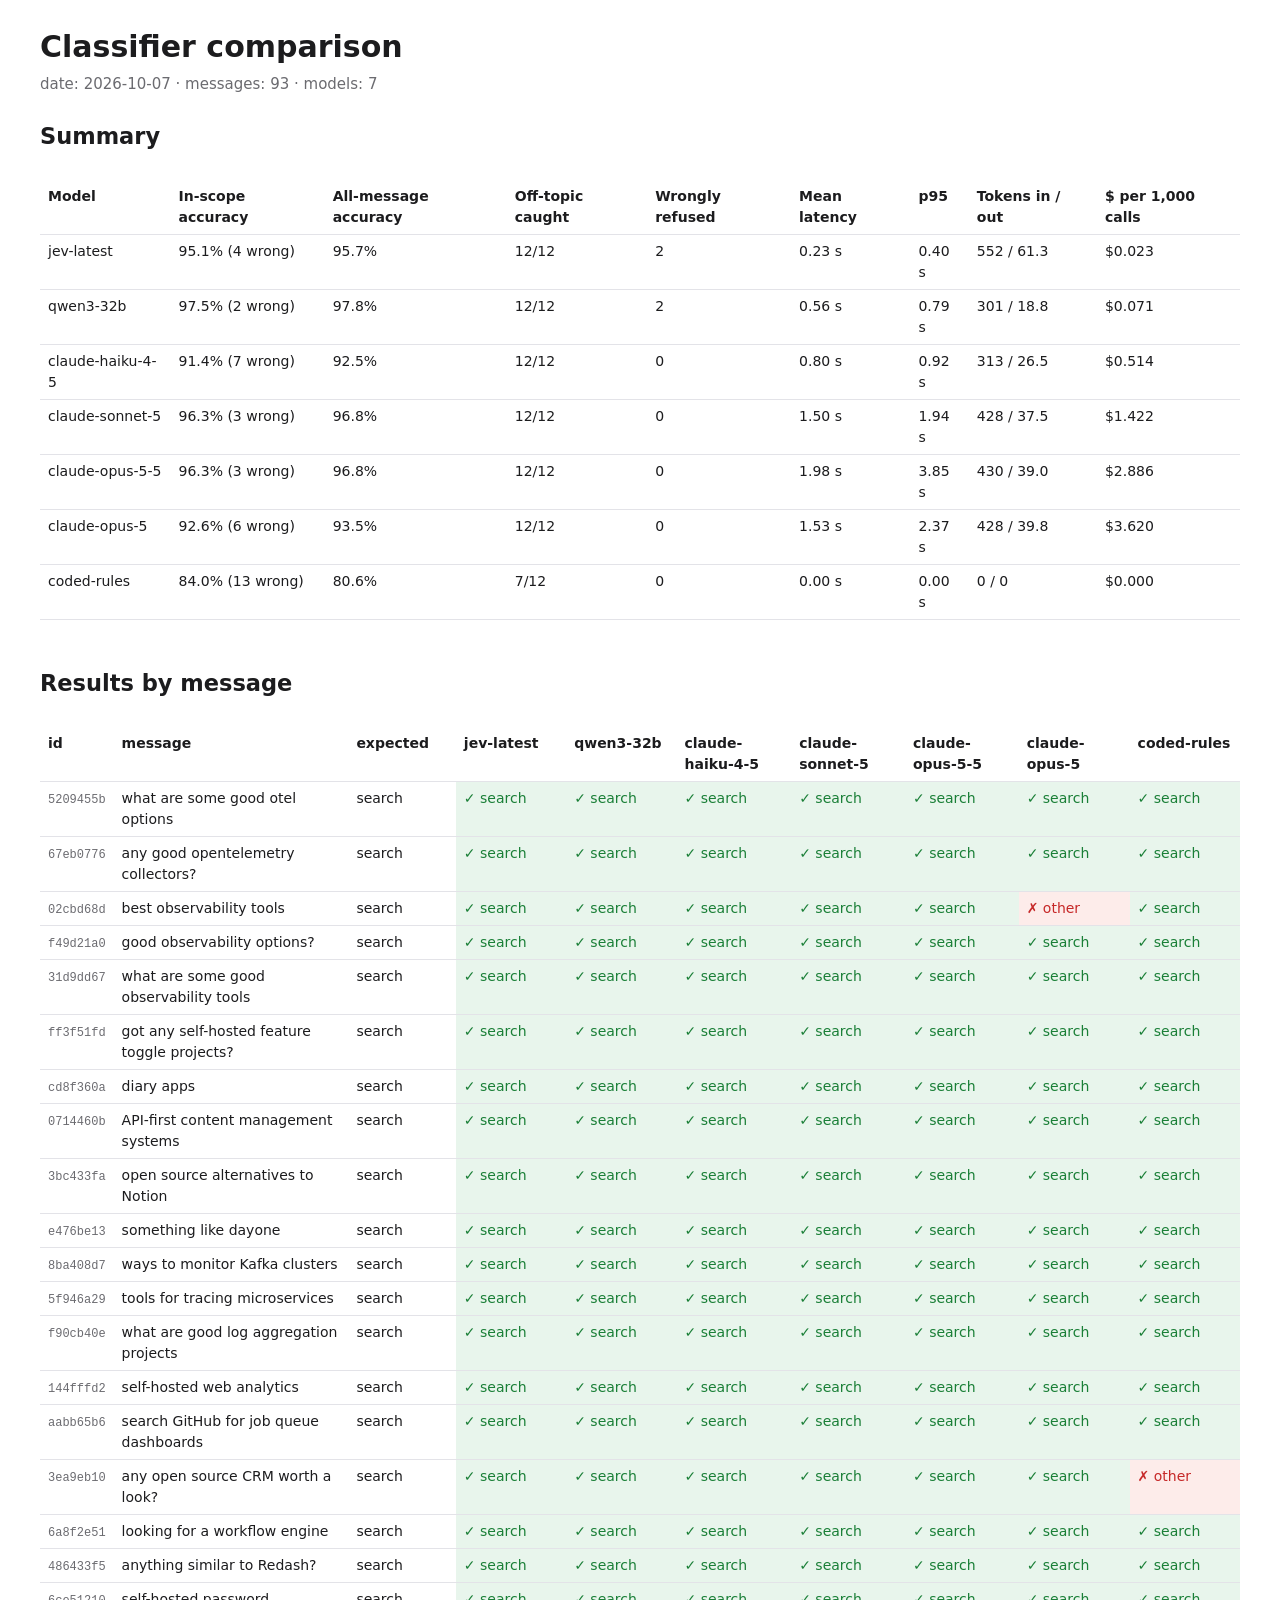
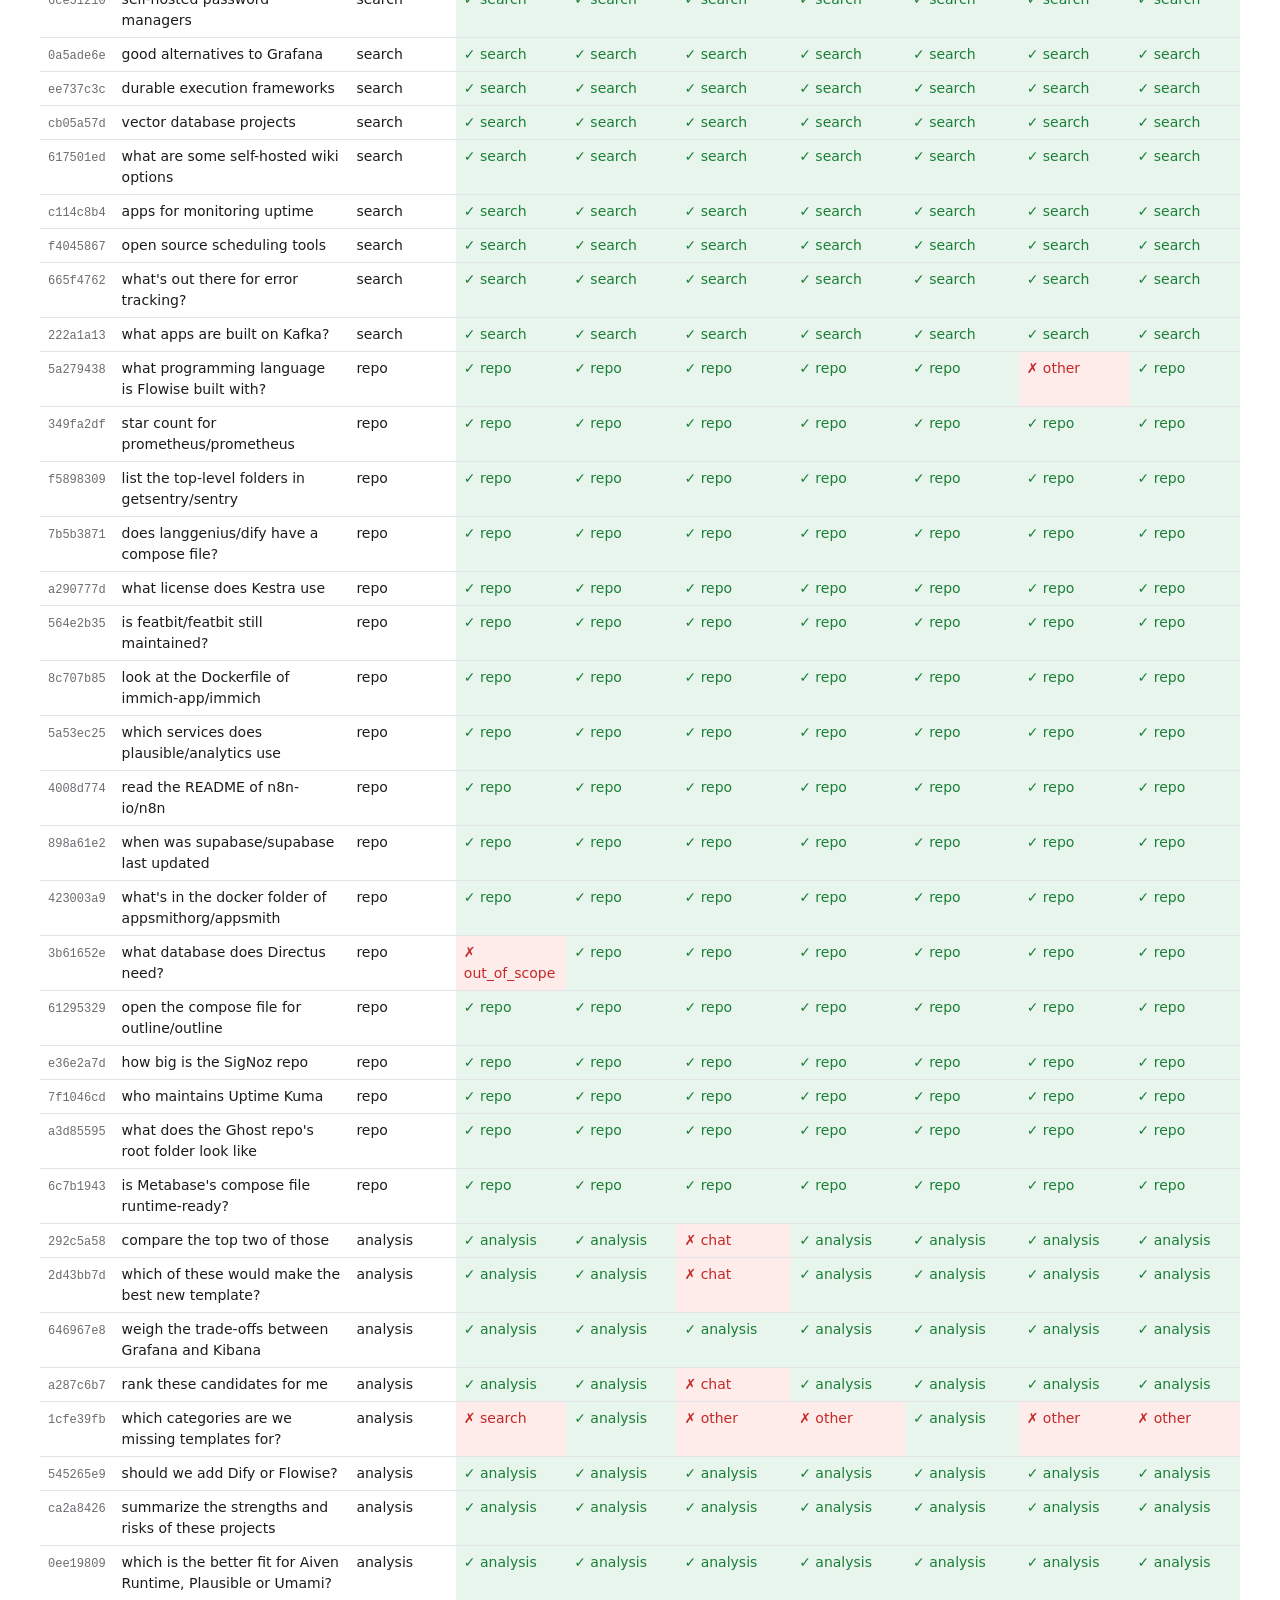
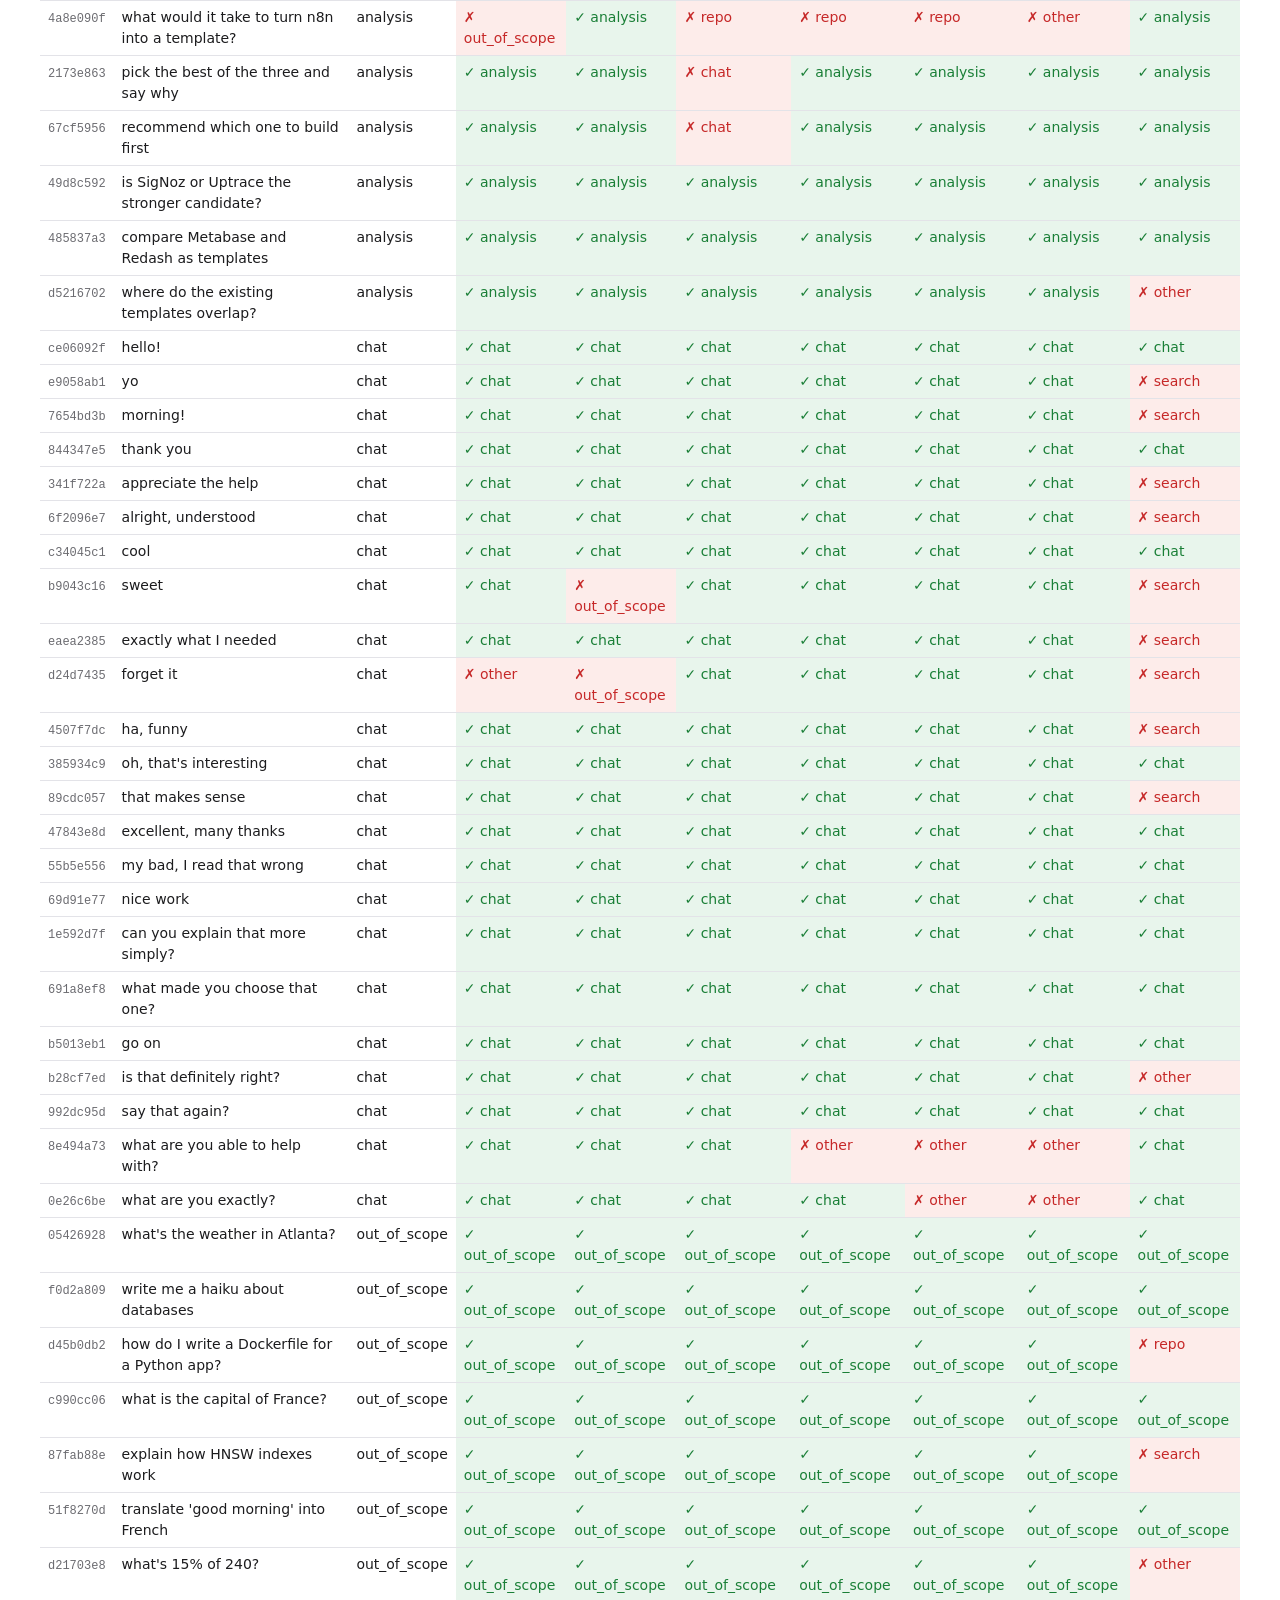
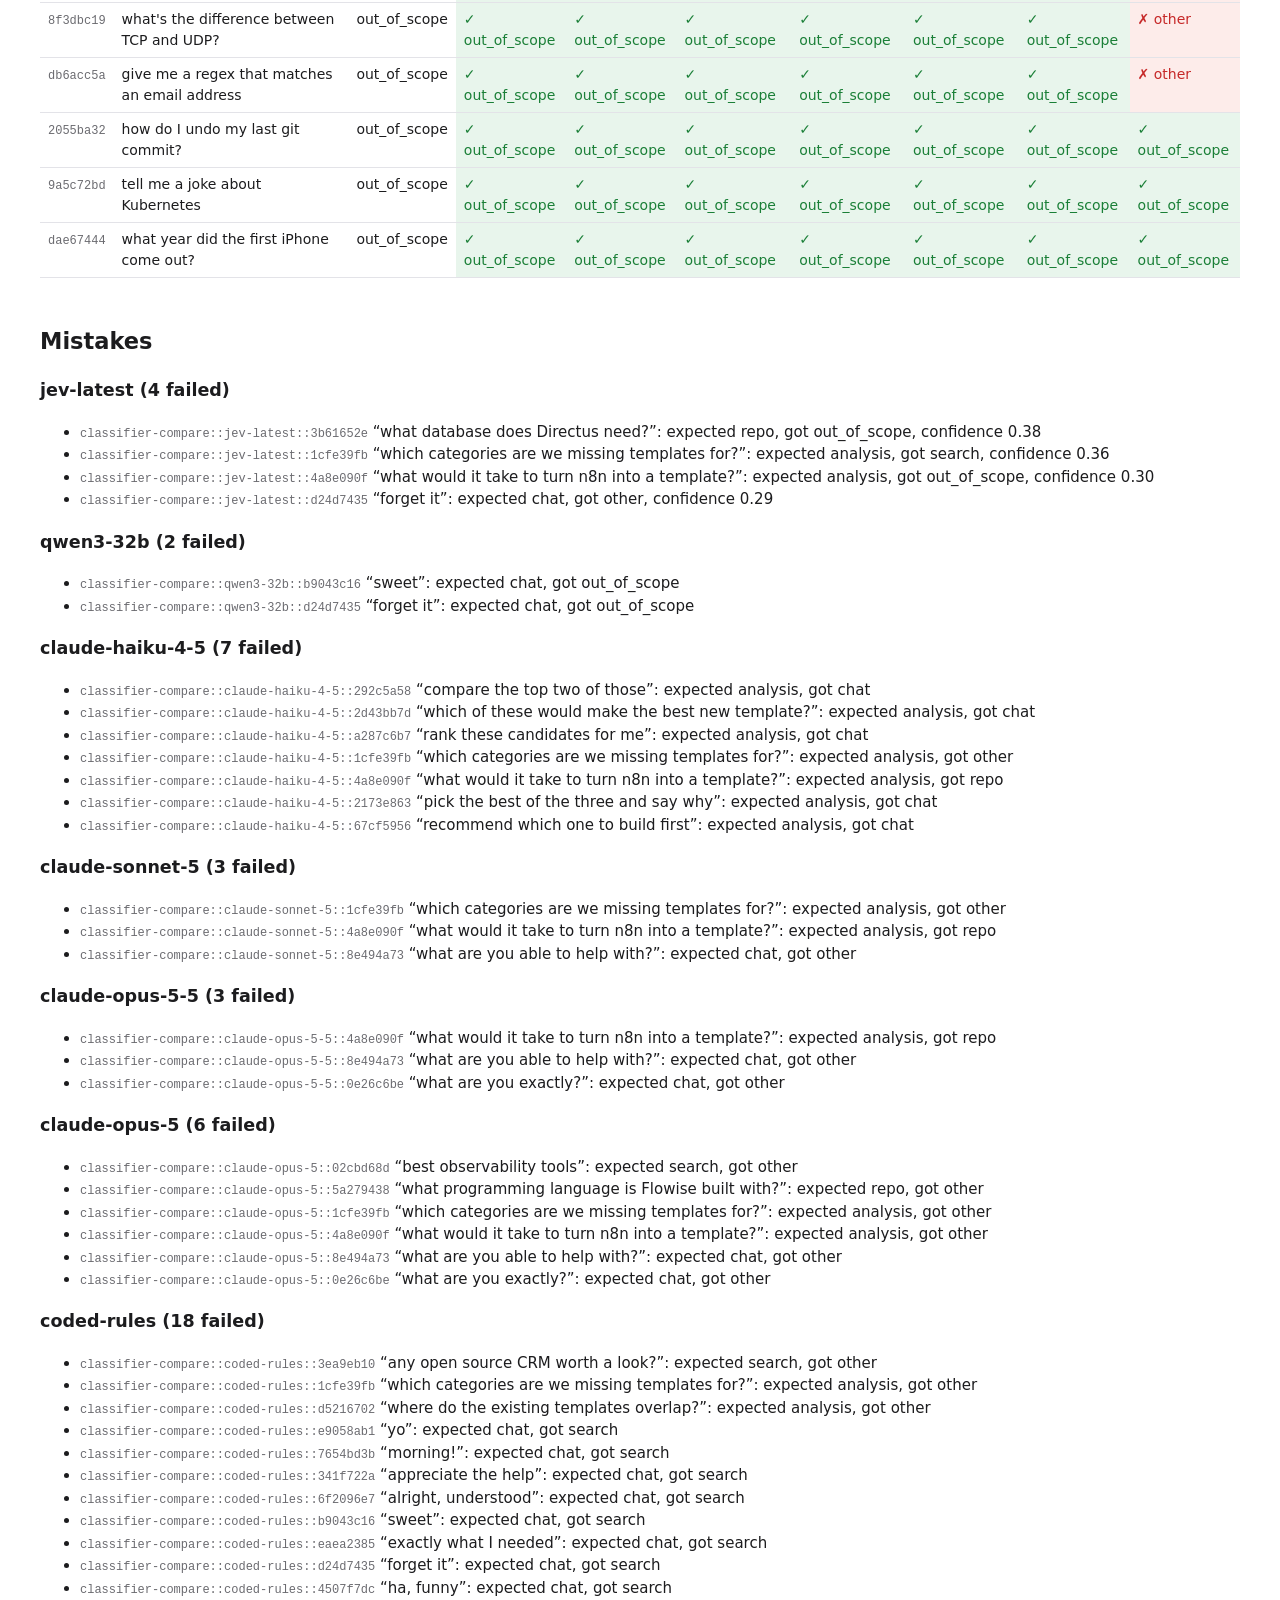
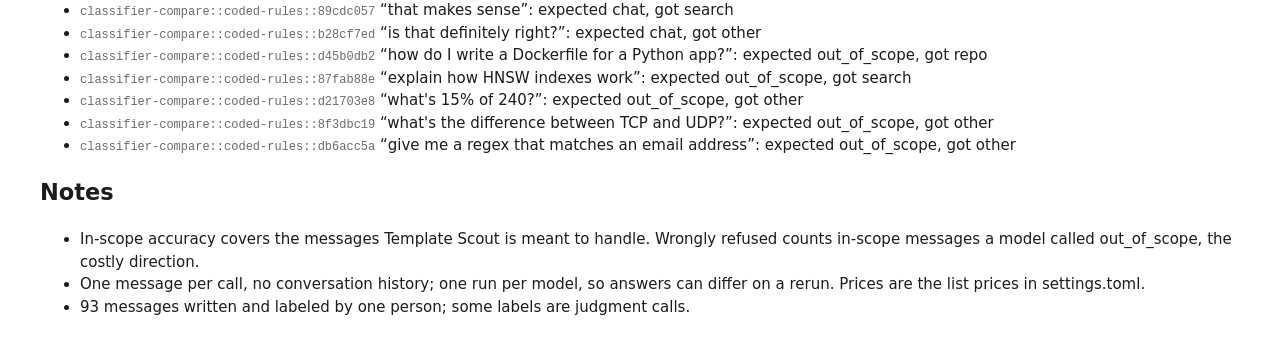
==== commit da922159: "blog: why a classifier instead of rules, with a rule-based baseline in the comparison Co-Authored-By" ====
--- a/benchmarks/report.html
+++ b/benchmarks/report.html
@@ -11,4 +11,4 @@
 th{position:sticky;top:0;background:var(--bg)}
 td.ok{background:var(--okbg);color:var(--ok)}td.bad{background:var(--badbg);color:var(--bad)}
 code{font-size:12px;color:var(--mute)}.scroll{overflow-x:auto}
-</style><body><h1>Classifier comparison</h1><p class=meta>date: 2026-10-07 · messages: 93 · models: 6</p><h2>Summary</h2><div class=scroll><table><tr><th>Model</th><th>In-scope accuracy</th><th>All-message accuracy</th><th>Off-topic caught</th><th>Wrongly refused</th><th>Mean latency</th><th>p95</th><th>Tokens in / out</th><th>$ per 1,000 calls</th></tr><tr><td>jev-latest</td><td>95.1% (4 wrong)</td><td>95.7%</td><td>12/12</td><td>2</td><td>0.23 s</td><td>0.40 s</td><td>552 / 61.3</td><td>$0.023</td></tr><tr><td>qwen3-32b</td><td>97.5% (2 wrong)</td><td>97.8%</td><td>12/12</td><td>2</td><td>0.56 s</td><td>0.79 s</td><td>301 / 18.8</td><td>$0.071</td></tr><tr><td>claude-haiku-4-5</td><td>91.4% (7 wrong)</td><td>92.5%</td><td>12/12</td><td>0</td><td>0.80 s</td><td>0.92 s</td><td>313 / 26.5</td><td>$0.514</td></tr><tr><td>claude-sonnet-5</td><td>96.3% (3 wrong)</td><td>96.8%</td><td>12/12</td><td>0</td><td>1.50 s</td><td>1.94 s</td><td>428 / 37.5</td><td>$1.422</td></tr><tr><td>claude-opus-5-5</td><td>96.3% (3 wrong)</td><td>96.8%</td><td>12/12</td><td>0</td><td>1.98 s</td><td>3.85 s</td><td>430 / 39.0</td><td>$2.886</td></tr><tr><td>claude-opus-5</td><td>92.6% (6 wrong)</td><td>93.5%</td><td>12/12</td><td>0</td><td>1.53 s</td><td>2.37 s</td><td>428 / 39.8</td><td>$3.620</td></tr></table></div><h2>Results by message</h2><div class=scroll><table><tr><th>id</th><th>message</th><th>expected</th><th>jev-latest</th><th>qwen3-32b</th><th>claude-haiku-4-5</th><th>claude-sonnet-5</th><th>claude-opus-5-5</th><th>claude-opus-5</th></tr><tr><td><code>5209455b</code></td><td>what are some good otel options</td><td>search</td><td class=ok title='classifier-compare::jev-latest::5209455b'>✓ search</td><td class=ok title='classifier-compare::qwen3-32b::5209455b'>✓ search</td><td class=ok title='classifier-compare::claude-haiku-4-5::5209455b'>✓ search</td><td class=ok title='classifier-compare::claude-sonnet-5::5209455b'>✓ search</td><td class=ok title='classifier-compare::claude-opus-5-5::5209455b'>✓ search</td><td class=ok title='classifier-compare::claude-opus-5::5209455b'>✓ search</td></tr><tr><td><code>67eb0776</code></td><td>any good opentelemetry collectors?</td><td>search</td><td class=ok title='classifier-compare::jev-latest::67eb0776'>✓ search</td><td class=ok title='classifier-compare::qwen3-32b::67eb0776'>✓ search</td><td class=ok title='classifier-compare::claude-haiku-4-5::67eb0776'>✓ search</td><td class=ok title='classifier-compare::claude-sonnet-5::67eb0776'>✓ search</td><td class=ok title='classifier-compare::claude-opus-5-5::67eb0776'>✓ search</td><td class=ok title='classifier-compare::claude-opus-5::67eb0776'>✓ search</td></tr><tr><td><code>02cbd68d</code></td><td>best observability tools</td><td>search</td><td class=ok title='classifier-compare::jev-latest::02cbd68d'>✓ search</td><td class=ok title='classifier-compare::qwen3-32b::02cbd68d'>✓ search</td><td class=ok title='classifier-compare::claude-haiku-4-5::02cbd68d'>✓ search</td><td class=ok title='classifier-compare::claude-sonnet-5::02cbd68d'>✓ search</td><td class=ok title='classifier-compare::claude-opus-5-5::02cbd68d'>✓ search</td><td class=bad title='classifier-compare::claude-opus-5::02cbd68d'>✗ other</td></tr><tr><td><code>f49d21a0</code></td><td>good observability options?</td><td>search</td><td class=ok title='classifier-compare::jev-latest::f49d21a0'>✓ search</td><td class=ok title='classifier-compare::qwen3-32b::f49d21a0'>✓ search</td><td class=ok title='classifier-compare::claude-haiku-4-5::f49d21a0'>✓ search</td><td class=ok title='classifier-compare::claude-sonnet-5::f49d21a0'>✓ search</td><td class=ok title='classifier-compare::claude-opus-5-5::f49d21a0'>✓ search</td><td class=ok title='classifier-compare::claude-opus-5::f49d21a0'>✓ search</td></tr><tr><td><code>31d9dd67</code></td><td>what are some good observability tools</td><td>search</td><td class=ok title='classifier-compare::jev-latest::31d9dd67'>✓ search</td><td class=ok title='classifier-compare::qwen3-32b::31d9dd67'>✓ search</td><td class=ok title='classifier-compare::claude-haiku-4-5::31d9dd67'>✓ search</td><td class=ok title='classifier-compare::claude-sonnet-5::31d9dd67'>✓ search</td><td class=ok title='classifier-compare::claude-opus-5-5::31d9dd67'>✓ search</td><td class=ok title='classifier-compare::claude-opus-5::31d9dd67'>✓ search</td></tr><tr><td><code>ff3f51fd</code></td><td>got any self-hosted feature toggle projects?</td><td>search</td><td class=ok title='classifier-compare::jev-latest::ff3f51fd'>✓ search</td><td class=ok title='classifier-compare::qwen3-32b::ff3f51fd'>✓ search</td><td class=ok title='classifier-compare::claude-haiku-4-5::ff3f51fd'>✓ search</td><td class=ok title='classifier-compare::claude-sonnet-5::ff3f51fd'>✓ search</td><td class=ok title='classifier-compare::claude-opus-5-5::ff3f51fd'>✓ search</td><td class=ok title='classifier-compare::claude-opus-5::ff3f51fd'>✓ search</td></tr><tr><td><code>cd8f360a</code></td><td>diary apps</td><td>search</td><td class=ok title='classifier-compare::jev-latest::cd8f360a'>✓ search</td><td class=ok title='classifier-compare::qwen3-32b::cd8f360a'>✓ search</td><td class=ok title='classifier-compare::claude-haiku-4-5::cd8f360a'>✓ search</td><td class=ok title='classifier-compare::claude-sonnet-5::cd8f360a'>✓ search</td><td class=ok title='classifier-compare::claude-opus-5-5::cd8f360a'>✓ search</td><td class=ok title='classifier-compare::claude-opus-5::cd8f360a'>✓ search</td></tr><tr><td><code>0714460b</code></td><td>API-first content management systems</td><td>search</td><td class=ok title='classifier-compare::jev-latest::0714460b'>✓ search</td><td class=ok title='classifier-compare::qwen3-32b::0714460b'>✓ search</td><td class=ok title='classifier-compare::claude-haiku-4-5::0714460b'>✓ search</td><td class=ok title='classifier-compare::claude-sonnet-5::0714460b'>✓ search</td><td class=ok title='classifier-compare::claude-opus-5-5::0714460b'>✓ search</td><td class=ok title='classifier-compare::claude-opus-5::0714460b'>✓ search</td></tr><tr><td><code>3bc433fa</code></td><td>open source alternatives to Notion</td><td>search</td><td class=ok title='classifier-compare::jev-latest::3bc433fa'>✓ search</td><td class=ok title='classifier-compare::qwen3-32b::3bc433fa'>✓ search</td><td class=ok title='classifier-compare::claude-haiku-4-5::3bc433fa'>✓ search</td><td class=ok title='classifier-compare::claude-sonnet-5::3bc433fa'>✓ search</td><td class=ok title='classifier-compare::claude-opus-5-5::3bc433fa'>✓ search</td><td class=ok title='classifier-compare::claude-opus-5::3bc433fa'>✓ search</td></tr><tr><td><code>e476be13</code></td><td>something like dayone</td><td>search</td><td class=ok title='classifier-compare::jev-latest::e476be13'>✓ search</td><td class=ok title='classifier-compare::qwen3-32b::e476be13'>✓ search</td><td class=ok title='classifier-compare::claude-haiku-4-5::e476be13'>✓ search</td><td class=ok title='classifier-compare::claude-sonnet-5::e476be13'>✓ search</td><td class=ok title='classifier-compare::claude-opus-5-5::e476be13'>✓ search</td><td class=ok title='classifier-compare::claude-opus-5::e476be13'>✓ search</td></tr><tr><td><code>8ba408d7</code></td><td>ways to monitor Kafka clusters</td><td>search</td><td class=ok title='classifier-compare::jev-latest::8ba408d7'>✓ search</td><td class=ok title='classifier-compare::qwen3-32b::8ba408d7'>✓ search</td><td class=ok title='classifier-compare::claude-haiku-4-5::8ba408d7'>✓ search</td><td class=ok title='classifier-compare::claude-sonnet-5::8ba408d7'>✓ search</td><td class=ok title='classifier-compare::claude-opus-5-5::8ba408d7'>✓ search</td><td class=ok title='classifier-compare::claude-opus-5::8ba408d7'>✓ search</td></tr><tr><td><code>5f946a29</code></td><td>tools for tracing microservices</td><td>search</td><td class=ok title='classifier-compare::jev-latest::5f946a29'>✓ search</td><td class=ok title='classifier-compare::qwen3-32b::5f946a29'>✓ search</td><td class=ok title='classifier-compare::claude-haiku-4-5::5f946a29'>✓ search</td><td class=ok title='classifier-compare::claude-sonnet-5::5f946a29'>✓ search</td><td class=ok title='classifier-compare::claude-opus-5-5::5f946a29'>✓ search</td><td class=ok title='classifier-compare::claude-opus-5::5f946a29'>✓ search</td></tr><tr><td><code>f90cb40e</code></td><td>what are good log aggregation projects</td><td>search</td><td class=ok title='classifier-compare::jev-latest::f90cb40e'>✓ search</td><td class=ok title='classifier-compare::qwen3-32b::f90cb40e'>✓ search</td><td class=ok title='classifier-compare::claude-haiku-4-5::f90cb40e'>✓ search</td><td class=ok title='classifier-compare::claude-sonnet-5::f90cb40e'>✓ search</td><td class=ok title='classifier-compare::claude-opus-5-5::f90cb40e'>✓ search</td><td class=ok title='classifier-compare::claude-opus-5::f90cb40e'>✓ search</td></tr><tr><td><code>144fffd2</code></td><td>self-hosted web analytics</td><td>search</td><td class=ok title='classifier-compare::jev-latest::144fffd2'>✓ search</td><td class=ok title='classifier-compare::qwen3-32b::144fffd2'>✓ search</td><td class=ok title='classifier-compare::claude-haiku-4-5::144fffd2'>✓ search</td><td class=ok title='classifier-compare::claude-sonnet-5::144fffd2'>✓ search</td><td class=ok title='classifier-compare::claude-opus-5-5::144fffd2'>✓ search</td><td class=ok title='classifier-compare::claude-opus-5::144fffd2'>✓ search</td></tr><tr><td><code>aabb65b6</code></td><td>search GitHub for job queue dashboards</td><td>search</td><td class=ok title='classifier-compare::jev-latest::aabb65b6'>✓ search</td><td class=ok title='classifier-compare::qwen3-32b::aabb65b6'>✓ search</td><td class=ok title='classifier-compare::claude-haiku-4-5::aabb65b6'>✓ search</td><td class=ok title='classifier-compare::claude-sonnet-5::aabb65b6'>✓ search</td><td class=ok title='classifier-compare::claude-opus-5-5::aabb65b6'>✓ search</td><td class=ok title='classifier-compare::claude-opus-5::aabb65b6'>✓ search</td></tr><tr><td><code>3ea9eb10</code></td><td>any open source CRM worth a look?</td><td>search</td><td class=ok title='classifier-compare::jev-latest::3ea9eb10'>✓ search</td><td class=ok title='classifier-compare::qwen3-32b::3ea9eb10'>✓ search</td><td class=ok title='classifier-compare::claude-haiku-4-5::3ea9eb10'>✓ search</td><td class=ok title='classifier-compare::claude-sonnet-5::3ea9eb10'>✓ search</td><td class=ok title='classifier-compare::claude-opus-5-5::3ea9eb10'>✓ search</td><td class=ok title='classifier-compare::claude-opus-5::3ea9eb10'>✓ search</td></tr><tr><td><code>6a8f2e51</code></td><td>looking for a workflow engine</td><td>search</td><td class=ok title='classifier-compare::jev-latest::6a8f2e51'>✓ search</td><td class=ok title='classifier-compare::qwen3-32b::6a8f2e51'>✓ search</td><td class=ok title='classifier-compare::claude-haiku-4-5::6a8f2e51'>✓ search</td><td class=ok title='classifier-compare::claude-sonnet-5::6a8f2e51'>✓ search</td><td class=ok title='classifier-compare::claude-opus-5-5::6a8f2e51'>✓ search</td><td class=ok title='classifier-compare::claude-opus-5::6a8f2e51'>✓ search</td></tr><tr><td><code>486433f5</code></td><td>anything similar to Redash?</td><td>search</td><td class=ok title='classifier-compare::jev-latest::486433f5'>✓ search</td><td class=ok title='classifier-compare::qwen3-32b::486433f5'>✓ search</td><td class=ok title='classifier-compare::claude-haiku-4-5::486433f5'>✓ search</td><td class=ok title='classifier-compare::claude-sonnet-5::486433f5'>✓ search</td><td class=ok title='classifier-compare::claude-opus-5-5::486433f5'>✓ search</td><td class=ok title='classifier-compare::claude-opus-5::486433f5'>✓ search</td></tr><tr><td><code>6ce51210</code></td><td>self-hosted password managers</td><td>search</td><td class=ok title='classifier-compare::jev-latest::6ce51210'>✓ search</td><td class=ok title='classifier-compare::qwen3-32b::6ce51210'>✓ search</td><td class=ok title='classifier-compare::claude-haiku-4-5::6ce51210'>✓ search</td><td class=ok title='classifier-compare::claude-sonnet-5::6ce51210'>✓ search</td><td class=ok title='classifier-compare::claude-opus-5-5::6ce51210'>✓ search</td><td class=ok title='classifier-compare::claude-opus-5::6ce51210'>✓ search</td></tr><tr><td><code>0a5ade6e</code></td><td>good alternatives to Grafana</td><td>search</td><td class=ok title='classifier-compare::jev-latest::0a5ade6e'>✓ search</td><td class=ok title='classifier-compare::qwen3-32b::0a5ade6e'>✓ search</td><td class=ok title='classifier-compare::claude-haiku-4-5::0a5ade6e'>✓ search</td><td class=ok title='classifier-compare::claude-sonnet-5::0a5ade6e'>✓ search</td><td class=ok title='classifier-compare::claude-opus-5-5::0a5ade6e'>✓ search</td><td class=ok title='classifier-compare::claude-opus-5::0a5ade6e'>✓ search</td></tr><tr><td><code>ee737c3c</code></td><td>durable execution frameworks</td><td>search</td><td class=ok title='classifier-compare::jev-latest::ee737c3c'>✓ search</td><td class=ok title='classifier-compare::qwen3-32b::ee737c3c'>✓ search</td><td class=ok title='classifier-compare::claude-haiku-4-5::ee737c3c'>✓ search</td><td class=ok title='classifier-compare::claude-sonnet-5::ee737c3c'>✓ search</td><td class=ok title='classifier-compare::claude-opus-5-5::ee737c3c'>✓ search</td><td class=ok title='classifier-compare::claude-opus-5::ee737c3c'>✓ search</td></tr><tr><td><code>cb05a57d</code></td><td>vector database projects</td><td>search</td><td class=ok title='classifier-compare::jev-latest::cb05a57d'>✓ search</td><td class=ok title='classifier-compare::qwen3-32b::cb05a57d'>✓ search</td><td class=ok title='classifier-compare::claude-haiku-4-5::cb05a57d'>✓ search</td><td class=ok title='classifier-compare::claude-sonnet-5::cb05a57d'>✓ search</td><td class=ok title='classifier-compare::claude-opus-5-5::cb05a57d'>✓ search</td><td class=ok title='classifier-compare::claude-opus-5::cb05a57d'>✓ search</td></tr><tr><td><code>617501ed</code></td><td>what are some self-hosted wiki options</td><td>search</td><td class=ok title='classifier-compare::jev-latest::617501ed'>✓ search</td><td class=ok title='classifier-compare::qwen3-32b::617501ed'>✓ search</td><td class=ok title='classifier-compare::claude-haiku-4-5::617501ed'>✓ search</td><td class=ok title='classifier-compare::claude-sonnet-5::617501ed'>✓ search</td><td class=ok title='classifier-compare::claude-opus-5-5::617501ed'>✓ search</td><td class=ok title='classifier-compare::claude-opus-5::617501ed'>✓ search</td></tr><tr><td><code>c114c8b4</code></td><td>apps for monitoring uptime</td><td>search</td><td class=ok title='classifier-compare::jev-latest::c114c8b4'>✓ search</td><td class=ok title='classifier-compare::qwen3-32b::c114c8b4'>✓ search</td><td class=ok title='classifier-compare::claude-haiku-4-5::c114c8b4'>✓ search</td><td class=ok title='classifier-compare::claude-sonnet-5::c114c8b4'>✓ search</td><td class=ok title='classifier-compare::claude-opus-5-5::c114c8b4'>✓ search</td><td class=ok title='classifier-compare::claude-opus-5::c114c8b4'>✓ search</td></tr><tr><td><code>f4045867</code></td><td>open source scheduling tools</td><td>search</td><td class=ok title='classifier-compare::jev-latest::f4045867'>✓ search</td><td class=ok title='classifier-compare::qwen3-32b::f4045867'>✓ search</td><td class=ok title='classifier-compare::claude-haiku-4-5::f4045867'>✓ search</td><td class=ok title='classifier-compare::claude-sonnet-5::f4045867'>✓ search</td><td class=ok title='classifier-compare::claude-opus-5-5::f4045867'>✓ search</td><td class=ok title='classifier-compare::claude-opus-5::f4045867'>✓ search</td></tr><tr><td><code>665f4762</code></td><td>what&#x27;s out there for error tracking?</td><td>search</td><td class=ok title='classifier-compare::jev-latest::665f4762'>✓ search</td><td class=ok title='classifier-compare::qwen3-32b::665f4762'>✓ search</td><td class=ok title='classifier-compare::claude-haiku-4-5::665f4762'>✓ search</td><td class=ok title='classifier-compare::claude-sonnet-5::665f4762'>✓ search</td><td class=ok title='classifier-compare::claude-opus-5-5::665f4762'>✓ search</td><td class=ok title='classifier-compare::claude-opus-5::665f4762'>✓ search</td></tr><tr><td><code>222a1a13</code></td><td>what apps are built on Kafka?</td><td>search</td><td class=ok title='classifier-compare::jev-latest::222a1a13'>✓ search</td><td class=ok title='classifier-compare::qwen3-32b::222a1a13'>✓ search</td><td class=ok title='classifier-compare::claude-haiku-4-5::222a1a13'>✓ search</td><td class=ok title='classifier-compare::claude-sonnet-5::222a1a13'>✓ search</td><td class=ok title='classifier-compare::claude-opus-5-5::222a1a13'>✓ search</td><td class=ok title='classifier-compare::claude-opus-5::222a1a13'>✓ search</td></tr><tr><td><code>5a279438</code></td><td>what programming language is Flowise built with?</td><td>repo</td><td class=ok title='classifier-compare::jev-latest::5a279438'>✓ repo</td><td class=ok title='classifier-compare::qwen3-32b::5a279438'>✓ repo</td><td class=ok title='classifier-compare::claude-haiku-4-5::5a279438'>✓ repo</td><td class=ok title='classifier-compare::claude-sonnet-5::5a279438'>✓ repo</td><td class=ok title='classifier-compare::claude-opus-5-5::5a279438'>✓ repo</td><td class=bad title='classifier-compare::claude-opus-5::5a279438'>✗ other</td></tr><tr><td><code>349fa2df</code></td><td>star count for prometheus/prometheus</td><td>repo</td><td class=ok title='classifier-compare::jev-latest::349fa2df'>✓ repo</td><td class=ok title='classifier-compare::qwen3-32b::349fa2df'>✓ repo</td><td class=ok title='classifier-compare::claude-haiku-4-5::349fa2df'>✓ repo</td><td class=ok title='classifier-compare::claude-sonnet-5::349fa2df'>✓ repo</td><td class=ok title='classifier-compare::claude-opus-5-5::349fa2df'>✓ repo</td><td class=ok title='classifier-compare::claude-opus-5::349fa2df'>✓ repo</td></tr><tr><td><code>f5898309</code></td><td>list the top-level folders in getsentry/sentry</td><td>repo</td><td class=ok title='classifier-compare::jev-latest::f5898309'>✓ repo</td><td class=ok title='classifier-compare::qwen3-32b::f5898309'>✓ repo</td><td class=ok title='classifier-compare::claude-haiku-4-5::f5898309'>✓ repo</td><td class=ok title='classifier-compare::claude-sonnet-5::f5898309'>✓ repo</td><td class=ok title='classifier-compare::claude-opus-5-5::f5898309'>✓ repo</td><td class=ok title='classifier-compare::claude-opus-5::f5898309'>✓ repo</td></tr><tr><td><code>7b5b3871</code></td><td>does langgenius/dify have a compose file?</td><td>repo</td><td class=ok title='classifier-compare::jev-latest::7b5b3871'>✓ repo</td><td class=ok title='classifier-compare::qwen3-32b::7b5b3871'>✓ repo</td><td class=ok title='classifier-compare::claude-haiku-4-5::7b5b3871'>✓ repo</td><td class=ok title='classifier-compare::claude-sonnet-5::7b5b3871'>✓ repo</td><td class=ok title='classifier-compare::claude-opus-5-5::7b5b3871'>✓ repo</td><td class=ok title='classifier-compare::claude-opus-5::7b5b3871'>✓ repo</td></tr><tr><td><code>a290777d</code></td><td>what license does Kestra use</td><td>repo</td><td class=ok title='classifier-compare::jev-latest::a290777d'>✓ repo</td><td class=ok title='classifier-compare::qwen3-32b::a290777d'>✓ repo</td><td class=ok title='classifier-compare::claude-haiku-4-5::a290777d'>✓ repo</td><td class=ok title='classifier-compare::claude-sonnet-5::a290777d'>✓ repo</td><td class=ok title='classifier-compare::claude-opus-5-5::a290777d'>✓ repo</td><td class=ok title='classifier-compare::claude-opus-5::a290777d'>✓ repo</td></tr><tr><td><code>564e2b35</code></td><td>is featbit/featbit still maintained?</td><td>repo</td><td class=ok title='classifier-compare::jev-latest::564e2b35'>✓ repo</td><td class=ok title='classifier-compare::qwen3-32b::564e2b35'>✓ repo</td><td class=ok title='classifier-compare::claude-haiku-4-5::564e2b35'>✓ repo</td><td class=ok title='classifier-compare::claude-sonnet-5::564e2b35'>✓ repo</td><td class=ok title='classifier-compare::claude-opus-5-5::564e2b35'>✓ repo</td><td class=ok title='classifier-compare::claude-opus-5::564e2b35'>✓ repo</td></tr><tr><td><code>8c707b85</code></td><td>look at the Dockerfile of immich-app/immich</td><td>repo</td><td class=ok title='classifier-compare::jev-latest::8c707b85'>✓ repo</td><td class=ok title='classifier-compare::qwen3-32b::8c707b85'>✓ repo</td><td class=ok title='classifier-compare::claude-haiku-4-5::8c707b85'>✓ repo</td><td class=ok title='classifier-compare::claude-sonnet-5::8c707b85'>✓ repo</td><td class=ok title='classifier-compare::claude-opus-5-5::8c707b85'>✓ repo</td><td class=ok title='classifier-compare::claude-opus-5::8c707b85'>✓ repo</td></tr><tr><td><code>5a53ec25</code></td><td>which services does plausible/analytics use</td><td>repo</td><td class=ok title='classifier-compare::jev-latest::5a53ec25'>✓ repo</td><td class=ok title='classifier-compare::qwen3-32b::5a53ec25'>✓ repo</td><td class=ok title='classifier-compare::claude-haiku-4-5::5a53ec25'>✓ repo</td><td class=ok title='classifier-compare::claude-sonnet-5::5a53ec25'>✓ repo</td><td class=ok title='classifier-compare::claude-opus-5-5::5a53ec25'>✓ repo</td><td class=ok title='classifier-compare::claude-opus-5::5a53ec25'>✓ repo</td></tr><tr><td><code>4008d774</code></td><td>read the README of n8n-io/n8n</td><td>repo</td><td class=ok title='classifier-compare::jev-latest::4008d774'>✓ repo</td><td class=ok title='classifier-compare::qwen3-32b::4008d774'>✓ repo</td><td class=ok title='classifier-compare::claude-haiku-4-5::4008d774'>✓ repo</td><td class=ok title='classifier-compare::claude-sonnet-5::4008d774'>✓ repo</td><td class=ok title='classifier-compare::claude-opus-5-5::4008d774'>✓ repo</td><td class=ok title='classifier-compare::claude-opus-5::4008d774'>✓ repo</td></tr><tr><td><code>898a61e2</code></td><td>when was supabase/supabase last updated</td><td>repo</td><td class=ok title='classifier-compare::jev-latest::898a61e2'>✓ repo</td><td class=ok title='classifier-compare::qwen3-32b::898a61e2'>✓ repo</td><td class=ok title='classifier-compare::claude-haiku-4-5::898a61e2'>✓ repo</td><td class=ok title='classifier-compare::claude-sonnet-5::898a61e2'>✓ repo</td><td class=ok title='classifier-compare::claude-opus-5-5::898a61e2'>✓ repo</td><td class=ok title='classifier-compare::claude-opus-5::898a61e2'>✓ repo</td></tr><tr><td><code>423003a9</code></td><td>what&#x27;s in the docker folder of appsmithorg/appsmith</td><td>repo</td><td class=ok title='classifier-compare::jev-latest::423003a9'>✓ repo</td><td class=ok title='classifier-compare::qwen3-32b::423003a9'>✓ repo</td><td class=ok title='classifier-compare::claude-haiku-4-5::423003a9'>✓ repo</td><td class=ok title='classifier-compare::claude-sonnet-5::423003a9'>✓ repo</td><td class=ok title='classifier-compare::claude-opus-5-5::423003a9'>✓ repo</td><td class=ok title='classifier-compare::claude-opus-5::423003a9'>✓ repo</td></tr><tr><td><code>3b61652e</code></td><td>what database does Directus need?</td><td>repo</td><td class=bad title='classifier-compare::jev-latest::3b61652e'>✗ out_of_scope</td><td class=ok title='classifier-compare::qwen3-32b::3b61652e'>✓ repo</td><td class=ok title='classifier-compare::claude-haiku-4-5::3b61652e'>✓ repo</td><td class=ok title='classifier-compare::claude-sonnet-5::3b61652e'>✓ repo</td><td class=ok title='classifier-compare::claude-opus-5-5::3b61652e'>✓ repo</td><td class=ok title='classifier-compare::claude-opus-5::3b61652e'>✓ repo</td></tr><tr><td><code>61295329</code></td><td>open the compose file for outline/outline</td><td>repo</td><td class=ok title='classifier-compare::jev-latest::61295329'>✓ repo</td><td class=ok title='classifier-compare::qwen3-32b::61295329'>✓ repo</td><td class=ok title='classifier-compare::claude-haiku-4-5::61295329'>✓ repo</td><td class=ok title='classifier-compare::claude-sonnet-5::61295329'>✓ repo</td><td class=ok title='classifier-compare::claude-opus-5-5::61295329'>✓ repo</td><td class=ok title='classifier-compare::claude-opus-5::61295329'>✓ repo</td></tr><tr><td><code>e36e2a7d</code></td><td>how big is the SigNoz repo</td><td>repo</td><td class=ok title='classifier-compare::jev-latest::e36e2a7d'>✓ repo</td><td class=ok title='classifier-compare::qwen3-32b::e36e2a7d'>✓ repo</td><td class=ok title='classifier-compare::claude-haiku-4-5::e36e2a7d'>✓ repo</td><td class=ok title='classifier-compare::claude-sonnet-5::e36e2a7d'>✓ repo</td><td class=ok title='classifier-compare::claude-opus-5-5::e36e2a7d'>✓ repo</td><td class=ok title='classifier-compare::claude-opus-5::e36e2a7d'>✓ repo</td></tr><tr><td><code>7f1046cd</code></td><td>who maintains Uptime Kuma</td><td>repo</td><td class=ok title='classifier-compare::jev-latest::7f1046cd'>✓ repo</td><td class=ok title='classifier-compare::qwen3-32b::7f1046cd'>✓ repo</td><td class=ok title='classifier-compare::claude-haiku-4-5::7f1046cd'>✓ repo</td><td class=ok title='classifier-compare::claude-sonnet-5::7f1046cd'>✓ repo</td><td class=ok title='classifier-compare::claude-opus-5-5::7f1046cd'>✓ repo</td><td class=ok title='classifier-compare::claude-opus-5::7f1046cd'>✓ repo</td></tr><tr><td><code>a3d85595</code></td><td>what does the Ghost repo&#x27;s root folder look like</td><td>repo</td><td class=ok title='classifier-compare::jev-latest::a3d85595'>✓ repo</td><td class=ok title='classifier-compare::qwen3-32b::a3d85595'>✓ repo</td><td class=ok title='classifier-compare::claude-haiku-4-5::a3d85595'>✓ repo</td><td class=ok title='classifier-compare::claude-sonnet-5::a3d85595'>✓ repo</td><td class=ok title='classifier-compare::claude-opus-5-5::a3d85595'>✓ repo</td><td class=ok title='classifier-compare::claude-opus-5::a3d85595'>✓ repo</td></tr><tr><td><code>6c7b1943</code></td><td>is Metabase&#x27;s compose file runtime-ready?</td><td>repo</td><td class=ok title='classifier-compare::jev-latest::6c7b1943'>✓ repo</td><td class=ok title='classifier-compare::qwen3-32b::6c7b1943'>✓ repo</td><td class=ok title='classifier-compare::claude-haiku-4-5::6c7b1943'>✓ repo</td><td class=ok title='classifier-compare::claude-sonnet-5::6c7b1943'>✓ repo</td><td class=ok title='classifier-compare::claude-opus-5-5::6c7b1943'>✓ repo</td><td class=ok title='classifier-compare::claude-opus-5::6c7b1943'>✓ repo</td></tr><tr><td><code>292c5a58</code></td><td>compare the top two of those</td><td>analysis</td><td class=ok title='classifier-compare::jev-latest::292c5a58'>✓ analysis</td><td class=ok title='classifier-compare::qwen3-32b::292c5a58'>✓ analysis</td><td class=bad title='classifier-compare::claude-haiku-4-5::292c5a58'>✗ chat</td><td class=ok title='classifier-compare::claude-sonnet-5::292c5a58'>✓ analysis</td><td class=ok title='classifier-compare::claude-opus-5-5::292c5a58'>✓ analysis</td><td class=ok title='classifier-compare::claude-opus-5::292c5a58'>✓ analysis</td></tr><tr><td><code>2d43bb7d</code></td><td>which of these would make the best new template?</td><td>analysis</td><td class=ok title='classifier-compare::jev-latest::2d43bb7d'>✓ analysis</td><td class=ok title='classifier-compare::qwen3-32b::2d43bb7d'>✓ analysis</td><td class=bad title='classifier-compare::claude-haiku-4-5::2d43bb7d'>✗ chat</td><td class=ok title='classifier-compare::claude-sonnet-5::2d43bb7d'>✓ analysis</td><td class=ok title='classifier-compare::claude-opus-5-5::2d43bb7d'>✓ analysis</td><td class=ok title='classifier-compare::claude-opus-5::2d43bb7d'>✓ analysis</td></tr><tr><td><code>646967e8</code></td><td>weigh the trade-offs between Grafana and Kibana</td><td>analysis</td><td class=ok title='classifier-compare::jev-latest::646967e8'>✓ analysis</td><td class=ok title='classifier-compare::qwen3-32b::646967e8'>✓ analysis</td><td class=ok title='classifier-compare::claude-haiku-4-5::646967e8'>✓ analysis</td><td class=ok title='classifier-compare::claude-sonnet-5::646967e8'>✓ analysis</td><td class=ok title='classifier-compare::claude-opus-5-5::646967e8'>✓ analysis</td><td class=ok title='classifier-compare::claude-opus-5::646967e8'>✓ analysis</td></tr><tr><td><code>a287c6b7</code></td><td>rank these candidates for me</td><td>analysis</td><td class=ok title='classifier-compare::jev-latest::a287c6b7'>✓ analysis</td><td class=ok title='classifier-compare::qwen3-32b::a287c6b7'>✓ analysis</td><td class=bad title='classifier-compare::claude-haiku-4-5::a287c6b7'>✗ chat</td><td class=ok title='classifier-compare::claude-sonnet-5::a287c6b7'>✓ analysis</td><td class=ok title='classifier-compare::claude-opus-5-5::a287c6b7'>✓ analysis</td><td class=ok title='classifier-compare::claude-opus-5::a287c6b7'>✓ analysis</td></tr><tr><td><code>1cfe39fb</code></td><td>which categories are we missing templates for?</td><td>analysis</td><td class=bad title='classifier-compare::jev-latest::1cfe39fb'>✗ search</td><td class=ok title='classifier-compare::qwen3-32b::1cfe39fb'>✓ analysis</td><td class=bad title='classifier-compare::claude-haiku-4-5::1cfe39fb'>✗ other</td><td class=bad title='classifier-compare::claude-sonnet-5::1cfe39fb'>✗ other</td><td class=ok title='classifier-compare::claude-opus-5-5::1cfe39fb'>✓ analysis</td><td class=bad title='classifier-compare::claude-opus-5::1cfe39fb'>✗ other</td></tr><tr><td><code>545265e9</code></td><td>should we add Dify or Flowise?</td><td>analysis</td><td class=ok title='classifier-compare::jev-latest::545265e9'>✓ analysis</td><td class=ok title='classifier-compare::qwen3-32b::545265e9'>✓ analysis</td><td class=ok title='classifier-compare::claude-haiku-4-5::545265e9'>✓ analysis</td><td class=ok title='classifier-compare::claude-sonnet-5::545265e9'>✓ analysis</td><td class=ok title='classifier-compare::claude-opus-5-5::545265e9'>✓ analysis</td><td class=ok title='classifier-compare::claude-opus-5::545265e9'>✓ analysis</td></tr><tr><td><code>ca2a8426</code></td><td>summarize the strengths and risks of these projects</td><td>analysis</td><td class=ok title='classifier-compare::jev-latest::ca2a8426'>✓ analysis</td><td class=ok title='classifier-compare::qwen3-32b::ca2a8426'>✓ analysis</td><td class=ok title='classifier-compare::claude-haiku-4-5::ca2a8426'>✓ analysis</td><td class=ok title='classifier-compare::claude-sonnet-5::ca2a8426'>✓ analysis</td><td class=ok title='classifier-compare::claude-opus-5-5::ca2a8426'>✓ analysis</td><td class=ok title='classifier-compare::claude-opus-5::ca2a8426'>✓ analysis</td></tr><tr><td><code>0ee19809</code></td><td>which is the better fit for Aiven Runtime, Plausible or Umami?</td><td>analysis</td><td class=ok title='classifier-compare::jev-latest::0ee19809'>✓ analysis</td><td class=ok title='classifier-compare::qwen3-32b::0ee19809'>✓ analysis</td><td class=ok title='classifier-compare::claude-haiku-4-5::0ee19809'>✓ analysis</td><td class=ok title='classifier-compare::claude-sonnet-5::0ee19809'>✓ analysis</td><td class=ok title='classifier-compare::claude-opus-5-5::0ee19809'>✓ analysis</td><td class=ok title='classifier-compare::claude-opus-5::0ee19809'>✓ analysis</td></tr><tr><td><code>4a8e090f</code></td><td>what would it take to turn n8n into a template?</td><td>analysis</td><td class=bad title='classifier-compare::jev-latest::4a8e090f'>✗ out_of_scope</td><td class=ok title='classifier-compare::qwen3-32b::4a8e090f'>✓ analysis</td><td class=bad title='classifier-compare::claude-haiku-4-5::4a8e090f'>✗ repo</td><td class=bad title='classifier-compare::claude-sonnet-5::4a8e090f'>✗ repo</td><td class=bad title='classifier-compare::claude-opus-5-5::4a8e090f'>✗ repo</td><td class=bad title='classifier-compare::claude-opus-5::4a8e090f'>✗ other</td></tr><tr><td><code>2173e863</code></td><td>pick the best of the three and say why</td><td>analysis</td><td class=ok title='classifier-compare::jev-latest::2173e863'>✓ analysis</td><td class=ok title='classifier-compare::qwen3-32b::2173e863'>✓ analysis</td><td class=bad title='classifier-compare::claude-haiku-4-5::2173e863'>✗ chat</td><td class=ok title='classifier-compare::claude-sonnet-5::2173e863'>✓ analysis</td><td class=ok title='classifier-compare::claude-opus-5-5::2173e863'>✓ analysis</td><td class=ok title='classifier-compare::claude-opus-5::2173e863'>✓ analysis</td></tr><tr><td><code>67cf5956</code></td><td>recommend which one to build first</td><td>analysis</td><td class=ok title='classifier-compare::jev-latest::67cf5956'>✓ analysis</td><td class=ok title='classifier-compare::qwen3-32b::67cf5956'>✓ analysis</td><td class=bad title='classifier-compare::claude-haiku-4-5::67cf5956'>✗ chat</td><td class=ok title='classifier-compare::claude-sonnet-5::67cf5956'>✓ analysis</td><td class=ok title='classifier-compare::claude-opus-5-5::67cf5956'>✓ analysis</td><td class=ok title='classifier-compare::claude-opus-5::67cf5956'>✓ analysis</td></tr><tr><td><code>49d8c592</code></td><td>is SigNoz or Uptrace the stronger candidate?</td><td>analysis</td><td class=ok title='classifier-compare::jev-latest::49d8c592'>✓ analysis</td><td class=ok title='classifier-compare::qwen3-32b::49d8c592'>✓ analysis</td><td class=ok title='classifier-compare::claude-haiku-4-5::49d8c592'>✓ analysis</td><td class=ok title='classifier-compare::claude-sonnet-5::49d8c592'>✓ analysis</td><td class=ok title='classifier-compare::claude-opus-5-5::49d8c592'>✓ analysis</td><td class=ok title='classifier-compare::claude-opus-5::49d8c592'>✓ analysis</td></tr><tr><td><code>485837a3</code></td><td>compare Metabase and Redash as templates</td><td>analysis</td><td class=ok title='classifier-compare::jev-latest::485837a3'>✓ analysis</td><td class=ok title='classifier-compare::qwen3-32b::485837a3'>✓ analysis</td><td class=ok title='classifier-compare::claude-haiku-4-5::485837a3'>✓ analysis</td><td class=ok title='classifier-compare::claude-sonnet-5::485837a3'>✓ analysis</td><td class=ok title='classifier-compare::claude-opus-5-5::485837a3'>✓ analysis</td><td class=ok title='classifier-compare::claude-opus-5::485837a3'>✓ analysis</td></tr><tr><td><code>d5216702</code></td><td>where do the existing templates overlap?</td><td>analysis</td><td class=ok title='classifier-compare::jev-latest::d5216702'>✓ analysis</td><td class=ok title='classifier-compare::qwen3-32b::d5216702'>✓ analysis</td><td class=ok title='classifier-compare::claude-haiku-4-5::d5216702'>✓ analysis</td><td class=ok title='classifier-compare::claude-sonnet-5::d5216702'>✓ analysis</td><td class=ok title='classifier-compare::claude-opus-5-5::d5216702'>✓ analysis</td><td class=ok title='classifier-compare::claude-opus-5::d5216702'>✓ analysis</td></tr><tr><td><code>ce06092f</code></td><td>hello!</td><td>chat</td><td class=ok title='classifier-compare::jev-latest::ce06092f'>✓ chat</td><td class=ok title='classifier-compare::qwen3-32b::ce06092f'>✓ chat</td><td class=ok title='classifier-compare::claude-haiku-4-5::ce06092f'>✓ chat</td><td class=ok title='classifier-compare::claude-sonnet-5::ce06092f'>✓ chat</td><td class=ok title='classifier-compare::claude-opus-5-5::ce06092f'>✓ chat</td><td class=ok title='classifier-compare::claude-opus-5::ce06092f'>✓ chat</td></tr><tr><td><code>e9058ab1</code></td><td>yo</td><td>chat</td><td class=ok title='classifier-compare::jev-latest::e9058ab1'>✓ chat</td><td class=ok title='classifier-compare::qwen3-32b::e9058ab1'>✓ chat</td><td class=ok title='classifier-compare::claude-haiku-4-5::e9058ab1'>✓ chat</td><td class=ok title='classifier-compare::claude-sonnet-5::e9058ab1'>✓ chat</td><td class=ok title='classifier-compare::claude-opus-5-5::e9058ab1'>✓ chat</td><td class=ok title='classifier-compare::claude-opus-5::e9058ab1'>✓ chat</td></tr><tr><td><code>7654bd3b</code></td><td>morning!</td><td>chat</td><td class=ok title='classifier-compare::jev-latest::7654bd3b'>✓ chat</td><td class=ok title='classifier-compare::qwen3-32b::7654bd3b'>✓ chat</td><td class=ok title='classifier-compare::claude-haiku-4-5::7654bd3b'>✓ chat</td><td class=ok title='classifier-compare::claude-sonnet-5::7654bd3b'>✓ chat</td><td class=ok title='classifier-compare::claude-opus-5-5::7654bd3b'>✓ chat</td><td class=ok title='classifier-compare::claude-opus-5::7654bd3b'>✓ chat</td></tr><tr><td><code>844347e5</code></td><td>thank you</td><td>chat</td><td class=ok title='classifier-compare::jev-latest::844347e5'>✓ chat</td><td class=ok title='classifier-compare::qwen3-32b::844347e5'>✓ chat</td><td class=ok title='classifier-compare::claude-haiku-4-5::844347e5'>✓ chat</td><td class=ok title='classifier-compare::claude-sonnet-5::844347e5'>✓ chat</td><td class=ok title='classifier-compare::claude-opus-5-5::844347e5'>✓ chat</td><td class=ok title='classifier-compare::claude-opus-5::844347e5'>✓ chat</td></tr><tr><td><code>341f722a</code></td><td>appreciate the help</td><td>chat</td><td class=ok title='classifier-compare::jev-latest::341f722a'>✓ chat</td><td class=ok title='classifier-compare::qwen3-32b::341f722a'>✓ chat</td><td class=ok title='classifier-compare::claude-haiku-4-5::341f722a'>✓ chat</td><td class=ok title='classifier-compare::claude-sonnet-5::341f722a'>✓ chat</td><td class=ok title='classifier-compare::claude-opus-5-5::341f722a'>✓ chat</td><td class=ok title='classifier-compare::claude-opus-5::341f722a'>✓ chat</td></tr><tr><td><code>6f2096e7</code></td><td>alright, understood</td><td>chat</td><td class=ok title='classifier-compare::jev-latest::6f2096e7'>✓ chat</td><td class=ok title='classifier-compare::qwen3-32b::6f2096e7'>✓ chat</td><td class=ok title='classifier-compare::claude-haiku-4-5::6f2096e7'>✓ chat</td><td class=ok title='classifier-compare::claude-sonnet-5::6f2096e7'>✓ chat</td><td class=ok title='classifier-compare::claude-opus-5-5::6f2096e7'>✓ chat</td><td class=ok title='classifier-compare::claude-opus-5::6f2096e7'>✓ chat</td></tr><tr><td><code>c34045c1</code></td><td>cool</td><td>chat</td><td class=ok title='classifier-compare::jev-latest::c34045c1'>✓ chat</td><td class=ok title='classifier-compare::qwen3-32b::c34045c1'>✓ chat</td><td class=ok title='classifier-compare::claude-haiku-4-5::c34045c1'>✓ chat</td><td class=ok title='classifier-compare::claude-sonnet-5::c34045c1'>✓ chat</td><td class=ok title='classifier-compare::claude-opus-5-5::c34045c1'>✓ chat</td><td class=ok title='classifier-compare::claude-opus-5::c34045c1'>✓ chat</td></tr><tr><td><code>b9043c16</code></td><td>sweet</td><td>chat</td><td class=ok title='classifier-compare::jev-latest::b9043c16'>✓ chat</td><td class=bad title='classifier-compare::qwen3-32b::b9043c16'>✗ out_of_scope</td><td class=ok title='classifier-compare::claude-haiku-4-5::b9043c16'>✓ chat</td><td class=ok title='classifier-compare::claude-sonnet-5::b9043c16'>✓ chat</td><td class=ok title='classifier-compare::claude-opus-5-5::b9043c16'>✓ chat</td><td class=ok title='classifier-compare::claude-opus-5::b9043c16'>✓ chat</td></tr><tr><td><code>eaea2385</code></td><td>exactly what I needed</td><td>chat</td><td class=ok title='classifier-compare::jev-latest::eaea2385'>✓ chat</td><td class=ok title='classifier-compare::qwen3-32b::eaea2385'>✓ chat</td><td class=ok title='classifier-compare::claude-haiku-4-5::eaea2385'>✓ chat</td><td class=ok title='classifier-compare::claude-sonnet-5::eaea2385'>✓ chat</td><td class=ok title='classifier-compare::claude-opus-5-5::eaea2385'>✓ chat</td><td class=ok title='classifier-compare::claude-opus-5::eaea2385'>✓ chat</td></tr><tr><td><code>d24d7435</code></td><td>forget it</td><td>chat</td><td class=bad title='classifier-compare::jev-latest::d24d7435'>✗ other</td><td class=bad title='classifier-compare::qwen3-32b::d24d7435'>✗ out_of_scope</td><td class=ok title='classifier-compare::claude-haiku-4-5::d24d7435'>✓ chat</td><td class=ok title='classifier-compare::claude-sonnet-5::d24d7435'>✓ chat</td><td class=ok title='classifier-compare::claude-opus-5-5::d24d7435'>✓ chat</td><td class=ok title='classifier-compare::claude-opus-5::d24d7435'>✓ chat</td></tr><tr><td><code>4507f7dc</code></td><td>ha, funny</td><td>chat</td><td class=ok title='classifier-compare::jev-latest::4507f7dc'>✓ chat</td><td class=ok title='classifier-compare::qwen3-32b::4507f7dc'>✓ chat</td><td class=ok title='classifier-compare::claude-haiku-4-5::4507f7dc'>✓ chat</td><td class=ok title='classifier-compare::claude-sonnet-5::4507f7dc'>✓ chat</td><td class=ok title='classifier-compare::claude-opus-5-5::4507f7dc'>✓ chat</td><td class=ok title='classifier-compare::claude-opus-5::4507f7dc'>✓ chat</td></tr><tr><td><code>385934c9</code></td><td>oh, that&#x27;s interesting</td><td>chat</td><td class=ok title='classifier-compare::jev-latest::385934c9'>✓ chat</td><td class=ok title='classifier-compare::qwen3-32b::385934c9'>✓ chat</td><td class=ok title='classifier-compare::claude-haiku-4-5::385934c9'>✓ chat</td><td class=ok title='classifier-compare::claude-sonnet-5::385934c9'>✓ chat</td><td class=ok title='classifier-compare::claude-opus-5-5::385934c9'>✓ chat</td><td class=ok title='classifier-compare::claude-opus-5::385934c9'>✓ chat</td></tr><tr><td><code>89cdc057</code></td><td>that makes sense</td><td>chat</td><td class=ok title='classifier-compare::jev-latest::89cdc057'>✓ chat</td><td class=ok title='classifier-compare::qwen3-32b::89cdc057'>✓ chat</td><td class=ok title='classifier-compare::claude-haiku-4-5::89cdc057'>✓ chat</td><td class=ok title='classifier-compare::claude-sonnet-5::89cdc057'>✓ chat</td><td class=ok title='classifier-compare::claude-opus-5-5::89cdc057'>✓ chat</td><td class=ok title='classifier-compare::claude-opus-5::89cdc057'>✓ chat</td></tr><tr><td><code>47843e8d</code></td><td>excellent, many thanks</td><td>chat</td><td class=ok title='classifier-compare::jev-latest::47843e8d'>✓ chat</td><td class=ok title='classifier-compare::qwen3-32b::47843e8d'>✓ chat</td><td class=ok title='classifier-compare::claude-haiku-4-5::47843e8d'>✓ chat</td><td class=ok title='classifier-compare::claude-sonnet-5::47843e8d'>✓ chat</td><td class=ok title='classifier-compare::claude-opus-5-5::47843e8d'>✓ chat</td><td class=ok title='classifier-compare::claude-opus-5::47843e8d'>✓ chat</td></tr><tr><td><code>55b5e556</code></td><td>my bad, I read that wrong</td><td>chat</td><td class=ok title='classifier-compare::jev-latest::55b5e556'>✓ chat</td><td class=ok title='classifier-compare::qwen3-32b::55b5e556'>✓ chat</td><td class=ok title='classifier-compare::claude-haiku-4-5::55b5e556'>✓ chat</td><td class=ok title='classifier-compare::claude-sonnet-5::55b5e556'>✓ chat</td><td class=ok title='classifier-compare::claude-opus-5-5::55b5e556'>✓ chat</td><td class=ok title='classifier-compare::claude-opus-5::55b5e556'>✓ chat</td></tr><tr><td><code>69d91e77</code></td><td>nice work</td><td>chat</td><td class=ok title='classifier-compare::jev-latest::69d91e77'>✓ chat</td><td class=ok title='classifier-compare::qwen3-32b::69d91e77'>✓ chat</td><td class=ok title='classifier-compare::claude-haiku-4-5::69d91e77'>✓ chat</td><td class=ok title='classifier-compare::claude-sonnet-5::69d91e77'>✓ chat</td><td class=ok title='classifier-compare::claude-opus-5-5::69d91e77'>✓ chat</td><td class=ok title='classifier-compare::claude-opus-5::69d91e77'>✓ chat</td></tr><tr><td><code>1e592d7f</code></td><td>can you explain that more simply?</td><td>chat</td><td class=ok title='classifier-compare::jev-latest::1e592d7f'>✓ chat</td><td class=ok title='classifier-compare::qwen3-32b::1e592d7f'>✓ chat</td><td class=ok title='classifier-compare::claude-haiku-4-5::1e592d7f'>✓ chat</td><td class=ok title='classifier-compare::claude-sonnet-5::1e592d7f'>✓ chat</td><td class=ok title='classifier-compare::claude-opus-5-5::1e592d7f'>✓ chat</td><td class=ok title='classifier-compare::claude-opus-5::1e592d7f'>✓ chat</td></tr><tr><td><code>691a8ef8</code></td><td>what made you choose that one?</td><td>chat</td><td class=ok title='classifier-compare::jev-latest::691a8ef8'>✓ chat</td><td class=ok title='classifier-compare::qwen3-32b::691a8ef8'>✓ chat</td><td class=ok title='classifier-compare::claude-haiku-4-5::691a8ef8'>✓ chat</td><td class=ok title='classifier-compare::claude-sonnet-5::691a8ef8'>✓ chat</td><td class=ok title='classifier-compare::claude-opus-5-5::691a8ef8'>✓ chat</td><td class=ok title='classifier-compare::claude-opus-5::691a8ef8'>✓ chat</td></tr><tr><td><code>b5013eb1</code></td><td>go on</td><td>chat</td><td class=ok title='classifier-compare::jev-latest::b5013eb1'>✓ chat</td><td class=ok title='classifier-compare::qwen3-32b::b5013eb1'>✓ chat</td><td class=ok title='classifier-compare::claude-haiku-4-5::b5013eb1'>✓ chat</td><td class=ok title='classifier-compare::claude-sonnet-5::b5013eb1'>✓ chat</td><td class=ok title='classifier-compare::claude-opus-5-5::b5013eb1'>✓ chat</td><td class=ok title='classifier-compare::claude-opus-5::b5013eb1'>✓ chat</td></tr><tr><td><code>b28cf7ed</code></td><td>is that definitely right?</td><td>chat</td><td class=ok title='classifier-compare::jev-latest::b28cf7ed'>✓ chat</td><td class=ok title='classifier-compare::qwen3-32b::b28cf7ed'>✓ chat</td><td class=ok title='classifier-compare::claude-haiku-4-5::b28cf7ed'>✓ chat</td><td class=ok title='classifier-compare::claude-sonnet-5::b28cf7ed'>✓ chat</td><td class=ok title='classifier-compare::claude-opus-5-5::b28cf7ed'>✓ chat</td><td class=ok title='classifier-compare::claude-opus-5::b28cf7ed'>✓ chat</td></tr><tr><td><code>992dc95d</code></td><td>say that again?</td><td>chat</td><td class=ok title='classifier-compare::jev-latest::992dc95d'>✓ chat</td><td class=ok title='classifier-compare::qwen3-32b::992dc95d'>✓ chat</td><td class=ok title='classifier-compare::claude-haiku-4-5::992dc95d'>✓ chat</td><td class=ok title='classifier-compare::claude-sonnet-5::992dc95d'>✓ chat</td><td class=ok title='classifier-compare::claude-opus-5-5::992dc95d'>✓ chat</td><td class=ok title='classifier-compare::claude-opus-5::992dc95d'>✓ chat</td></tr><tr><td><code>8e494a73</code></td><td>what are you able to help with?</td><td>chat</td><td class=ok title='classifier-compare::jev-latest::8e494a73'>✓ chat</td><td class=ok title='classifier-compare::qwen3-32b::8e494a73'>✓ chat</td><td class=ok title='classifier-compare::claude-haiku-4-5::8e494a73'>✓ chat</td><td class=bad title='classifier-compare::claude-sonnet-5::8e494a73'>✗ other</td><td class=bad title='classifier-compare::claude-opus-5-5::8e494a73'>✗ other</td><td class=bad title='classifier-compare::claude-opus-5::8e494a73'>✗ other</td></tr><tr><td><code>0e26c6be</code></td><td>what are you exactly?</td><td>chat</td><td class=ok title='classifier-compare::jev-latest::0e26c6be'>✓ chat</td><td class=ok title='classifier-compare::qwen3-32b::0e26c6be'>✓ chat</td><td class=ok title='classifier-compare::claude-haiku-4-5::0e26c6be'>✓ chat</td><td class=ok title='classifier-compare::claude-sonnet-5::0e26c6be'>✓ chat</td><td class=bad title='classifier-compare::claude-opus-5-5::0e26c6be'>✗ other</td><td class=bad title='classifier-compare::claude-opus-5::0e26c6be'>✗ other</td></tr><tr><td><code>05426928</code></td><td>what&#x27;s the weather in Atlanta?</td><td>out_of_scope</td><td class=ok title='classifier-compare::jev-latest::05426928'>✓ out_of_scope</td><td class=ok title='classifier-compare::qwen3-32b::05426928'>✓ out_of_scope</td><td class=ok title='classifier-compare::claude-haiku-4-5::05426928'>✓ out_of_scope</td><td class=ok title='classifier-compare::claude-sonnet-5::05426928'>✓ out_of_scope</td><td class=ok title='classifier-compare::claude-opus-5-5::05426928'>✓ out_of_scope</td><td class=ok title='classifier-compare::claude-opus-5::05426928'>✓ out_of_scope</td></tr><tr><td><code>f0d2a809</code></td><td>write me a haiku about databases</td><td>out_of_scope</td><td class=ok title='classifier-compare::jev-latest::f0d2a809'>✓ out_of_scope</td><td class=ok title='classifier-compare::qwen3-32b::f0d2a809'>✓ out_of_scope</td><td class=ok title='classifier-compare::claude-haiku-4-5::f0d2a809'>✓ out_of_scope</td><td class=ok title='classifier-compare::claude-sonnet-5::f0d2a809'>✓ out_of_scope</td><td class=ok title='classifier-compare::claude-opus-5-5::f0d2a809'>✓ out_of_scope</td><td class=ok title='classifier-compare::claude-opus-5::f0d2a809'>✓ out_of_scope</td></tr><tr><td><code>d45b0db2</code></td><td>how do I write a Dockerfile for a Python app?</td><td>out_of_scope</td><td class=ok title='classifier-compare::jev-latest::d45b0db2'>✓ out_of_scope</td><td class=ok title='classifier-compare::qwen3-32b::d45b0db2'>✓ out_of_scope</td><td class=ok title='classifier-compare::claude-haiku-4-5::d45b0db2'>✓ out_of_scope</td><td class=ok title='classifier-compare::claude-sonnet-5::d45b0db2'>✓ out_of_scope</td><td class=ok title='classifier-compare::claude-opus-5-5::d45b0db2'>✓ out_of_scope</td><td class=ok title='classifier-compare::claude-opus-5::d45b0db2'>✓ out_of_scope</td></tr><tr><td><code>c990cc06</code></td><td>what is the capital of France?</td><td>out_of_scope</td><td class=ok title='classifier-compare::jev-latest::c990cc06'>✓ out_of_scope</td><td class=ok title='classifier-compare::qwen3-32b::c990cc06'>✓ out_of_scope</td><td class=ok title='classifier-compare::claude-haiku-4-5::c990cc06'>✓ out_of_scope</td><td class=ok title='classifier-compare::claude-sonnet-5::c990cc06'>✓ out_of_scope</td><td class=ok title='classifier-compare::claude-opus-5-5::c990cc06'>✓ out_of_scope</td><td class=ok title='classifier-compare::claude-opus-5::c990cc06'>✓ out_of_scope</td></tr><tr><td><code>87fab88e</code></td><td>explain how HNSW indexes work</td><td>out_of_scope</td><td class=ok title='classifier-compare::jev-latest::87fab88e'>✓ out_of_scope</td><td class=ok title='classifier-compare::qwen3-32b::87fab88e'>✓ out_of_scope</td><td class=ok title='classifier-compare::claude-haiku-4-5::87fab88e'>✓ out_of_scope</td><td class=ok title='classifier-compare::claude-sonnet-5::87fab88e'>✓ out_of_scope</td><td class=ok title='classifier-compare::claude-opus-5-5::87fab88e'>✓ out_of_scope</td><td class=ok title='classifier-compare::claude-opus-5::87fab88e'>✓ out_of_scope</td></tr><tr><td><code>51f8270d</code></td><td>translate &#x27;good morning&#x27; into French</td><td>out_of_scope</td><td class=ok title='classifier-compare::jev-latest::51f8270d'>✓ out_of_scope</td><td class=ok title='classifier-compare::qwen3-32b::51f8270d'>✓ out_of_scope</td><td class=ok title='classifier-compare::claude-haiku-4-5::51f8270d'>✓ out_of_scope</td><td class=ok title='classifier-compare::claude-sonnet-5::51f8270d'>✓ out_of_scope</td><td class=ok title='classifier-compare::claude-opus-5-5::51f8270d'>✓ out_of_scope</td><td class=ok title='classifier-compare::claude-opus-5::51f8270d'>✓ out_of_scope</td></tr><tr><td><code>d21703e8</code></td><td>what&#x27;s 15% of 240?</td><td>out_of_scope</td><td class=ok title='classifier-compare::jev-latest::d21703e8'>✓ out_of_scope</td><td class=ok title='classifier-compare::qwen3-32b::d21703e8'>✓ out_of_scope</td><td class=ok title='classifier-compare::claude-haiku-4-5::d21703e8'>✓ out_of_scope</td><td class=ok title='classifier-compare::claude-sonnet-5::d21703e8'>✓ out_of_scope</td><td class=ok title='classifier-compare::claude-opus-5-5::d21703e8'>✓ out_of_scope</td><td class=ok title='classifier-compare::claude-opus-5::d21703e8'>✓ out_of_scope</td></tr><tr><td><code>8f3dbc19</code></td><td>what&#x27;s the difference between TCP and UDP?</td><td>out_of_scope</td><td class=ok title='classifier-compare::jev-latest::8f3dbc19'>✓ out_of_scope</td><td class=ok title='classifier-compare::qwen3-32b::8f3dbc19'>✓ out_of_scope</td><td class=ok title='classifier-compare::claude-haiku-4-5::8f3dbc19'>✓ out_of_scope</td><td class=ok title='classifier-compare::claude-sonnet-5::8f3dbc19'>✓ out_of_scope</td><td class=ok title='classifier-compare::claude-opus-5-5::8f3dbc19'>✓ out_of_scope</td><td class=ok title='classifier-compare::claude-opus-5::8f3dbc19'>✓ out_of_scope</td></tr><tr><td><code>db6acc5a</code></td><td>give me a regex that matches an email address</td><td>out_of_scope</td><td class=ok title='classifier-compare::jev-latest::db6acc5a'>✓ out_of_scope</td><td class=ok title='classifier-compare::qwen3-32b::db6acc5a'>✓ out_of_scope</td><td class=ok title='classifier-compare::claude-haiku-4-5::db6acc5a'>✓ out_of_scope</td><td class=ok title='classifier-compare::claude-sonnet-5::db6acc5a'>✓ out_of_scope</td><td class=ok title='classifier-compare::claude-opus-5-5::db6acc5a'>✓ out_of_scope</td><td class=ok title='classifier-compare::claude-opus-5::db6acc5a'>✓ out_of_scope</td></tr><tr><td><code>2055ba32</code></td><td>how do I undo my last git commit?</td><td>out_of_scope</td><td class=ok title='classifier-compare::jev-latest::2055ba32'>✓ out_of_scope</td><td class=ok title='classifier-compare::qwen3-32b::2055ba32'>✓ out_of_scope</td><td class=ok title='classifier-compare::claude-haiku-4-5::2055ba32'>✓ out_of_scope</td><td class=ok title='classifier-compare::claude-sonnet-5::2055ba32'>✓ out_of_scope</td><td class=ok title='classifier-compare::claude-opus-5-5::2055ba32'>✓ out_of_scope</td><td class=ok title='classifier-compare::claude-opus-5::2055ba32'>✓ out_of_scope</td></tr><tr><td><code>9a5c72bd</code></td><td>tell me a joke about Kubernetes</td><td>out_of_scope</td><td class=ok title='classifier-compare::jev-latest::9a5c72bd'>✓ out_of_scope</td><td class=ok title='classifier-compare::qwen3-32b::9a5c72bd'>✓ out_of_scope</td><td class=ok title='classifier-compare::claude-haiku-4-5::9a5c72bd'>✓ out_of_scope</td><td class=ok title='classifier-compare::claude-sonnet-5::9a5c72bd'>✓ out_of_scope</td><td class=ok title='classifier-compare::claude-opus-5-5::9a5c72bd'>✓ out_of_scope</td><td class=ok title='classifier-compare::claude-opus-5::9a5c72bd'>✓ out_of_scope</td></tr><tr><td><code>dae67444</code></td><td>what year did the first iPhone come out?</td><td>out_of_scope</td><td class=ok title='classifier-compare::jev-latest::dae67444'>✓ out_of_scope</td><td class=ok title='classifier-compare::qwen3-32b::dae67444'>✓ out_of_scope</td><td class=ok title='classifier-compare::claude-haiku-4-5::dae67444'>✓ out_of_scope</td><td class=ok title='classifier-compare::claude-sonnet-5::dae67444'>✓ out_of_scope</td><td class=ok title='classifier-compare::claude-opus-5-5::dae67444'>✓ out_of_scope</td><td class=ok title='classifier-compare::claude-opus-5::dae67444'>✓ out_of_scope</td></tr></table></div><h2>Mistakes</h2><h3>jev-latest (4 failed)</h3><ul><li><code>classifier-compare::jev-latest::3b61652e</code> “what database does Directus need?”: expected repo, got out_of_scope, confidence 0.38</li><li><code>classifier-compare::jev-latest::1cfe39fb</code> “which categories are we missing templates for?”: expected analysis, got search, confidence 0.36</li><li><code>classifier-compare::jev-latest::4a8e090f</code> “what would it take to turn n8n into a template?”: expected analysis, got out_of_scope, confidence 0.30</li><li><code>classifier-compare::jev-latest::d24d7435</code> “forget it”: expected chat, got other, confidence 0.29</li></ul><h3>qwen3-32b (2 failed)</h3><ul><li><code>classifier-compare::qwen3-32b::b9043c16</code> “sweet”: expected chat, got out_of_scope</li><li><code>classifier-compare::qwen3-32b::d24d7435</code> “forget it”: expected chat, got out_of_scope</li></ul><h3>claude-haiku-4-5 (7 failed)</h3><ul><li><code>classifier-compare::claude-haiku-4-5::292c5a58</code> “compare the top two of those”: expected analysis, got chat</li><li><code>classifier-compare::claude-haiku-4-5::2d43bb7d</code> “which of these would make the best new template?”: expected analysis, got chat</li><li><code>classifier-compare::claude-haiku-4-5::a287c6b7</code> “rank these candidates for me”: expected analysis, got chat</li><li><code>classifier-compare::claude-haiku-4-5::1cfe39fb</code> “which categories are we missing templates for?”: expected analysis, got other</li><li><code>classifier-compare::claude-haiku-4-5::4a8e090f</code> “what would it take to turn n8n into a template?”: expected analysis, got repo</li><li><code>classifier-compare::claude-haiku-4-5::2173e863</code> “pick the best of the three and say why”: expected analysis, got chat</li><li><code>classifier-compare::claude-haiku-4-5::67cf5956</code> “recommend which one to build first”: expected analysis, got chat</li></ul><h3>claude-sonnet-5 (3 failed)</h3><ul><li><code>classifier-compare::claude-sonnet-5::1cfe39fb</code> “which categories are we missing templates for?”: expected analysis, got other</li><li><code>classifier-compare::claude-sonnet-5::4a8e090f</code> “what would it take to turn n8n into a template?”: expected analysis, got repo</li><li><code>classifier-compare::claude-sonnet-5::8e494a73</code> “what are you able to help with?”: expected chat, got other</li></ul><h3>claude-opus-5-5 (3 failed)</h3><ul><li><code>classifier-compare::claude-opus-5-5::4a8e090f</code> “what would it take to turn n8n into a template?”: expected analysis, got repo</li><li><code>classifier-compare::claude-opus-5-5::8e494a73</code> “what are you able to help with?”: expected chat, got other</li><li><code>classifier-compare::claude-opus-5-5::0e26c6be</code> “what are you exactly?”: expected chat, got other</li></ul><h3>claude-opus-5 (6 failed)</h3><ul><li><code>classifier-compare::claude-opus-5::02cbd68d</code> “best observability tools”: expected search, got other</li><li><code>classifier-compare::claude-opus-5::5a279438</code> “what programming language is Flowise built with?”: expected repo, got other</li><li><code>classifier-compare::claude-opus-5::1cfe39fb</code> “which categories are we missing templates for?”: expected analysis, got other</li><li><code>classifier-compare::claude-opus-5::4a8e090f</code> “what would it take to turn n8n into a template?”: expected analysis, got other</li><li><code>classifier-compare::claude-opus-5::8e494a73</code> “what are you able to help with?”: expected chat, got other</li><li><code>classifier-compare::claude-opus-5::0e26c6be</code> “what are you exactly?”: expected chat, got other</li></ul><h2>Notes</h2><ul><li>In-scope accuracy covers the messages Template Scout is meant to handle. Wrongly refused counts in-scope messages a model called out_of_scope, the costly direction.</li><li>One message per call, no conversation history; one run per model, so answers can differ on a rerun. Prices are the list prices in settings.toml.</li><li>93 messages written and labeled by one person; some labels are judgment calls.</li></ul></body></html>+</style><body><h1>Classifier comparison</h1><p class=meta>date: 2026-10-07 · messages: 93 · models: 7</p><h2>Summary</h2><div class=scroll><table><tr><th>Model</th><th>In-scope accuracy</th><th>All-message accuracy</th><th>Off-topic caught</th><th>Wrongly refused</th><th>Mean latency</th><th>p95</th><th>Tokens in / out</th><th>$ per 1,000 calls</th></tr><tr><td>jev-latest</td><td>95.1% (4 wrong)</td><td>95.7%</td><td>12/12</td><td>2</td><td>0.23 s</td><td>0.40 s</td><td>552 / 61.3</td><td>$0.023</td></tr><tr><td>qwen3-32b</td><td>97.5% (2 wrong)</td><td>97.8%</td><td>12/12</td><td>2</td><td>0.56 s</td><td>0.79 s</td><td>301 / 18.8</td><td>$0.071</td></tr><tr><td>claude-haiku-4-5</td><td>91.4% (7 wrong)</td><td>92.5%</td><td>12/12</td><td>0</td><td>0.80 s</td><td>0.92 s</td><td>313 / 26.5</td><td>$0.514</td></tr><tr><td>claude-sonnet-5</td><td>96.3% (3 wrong)</td><td>96.8%</td><td>12/12</td><td>0</td><td>1.50 s</td><td>1.94 s</td><td>428 / 37.5</td><td>$1.422</td></tr><tr><td>claude-opus-5-5</td><td>96.3% (3 wrong)</td><td>96.8%</td><td>12/12</td><td>0</td><td>1.98 s</td><td>3.85 s</td><td>430 / 39.0</td><td>$2.886</td></tr><tr><td>claude-opus-5</td><td>92.6% (6 wrong)</td><td>93.5%</td><td>12/12</td><td>0</td><td>1.53 s</td><td>2.37 s</td><td>428 / 39.8</td><td>$3.620</td></tr><tr><td>coded-rules</td><td>84.0% (13 wrong)</td><td>80.6%</td><td>7/12</td><td>0</td><td>0.00 s</td><td>0.00 s</td><td>0 / 0</td><td>$0.000</td></tr></table></div><h2>Results by message</h2><div class=scroll><table><tr><th>id</th><th>message</th><th>expected</th><th>jev-latest</th><th>qwen3-32b</th><th>claude-haiku-4-5</th><th>claude-sonnet-5</th><th>claude-opus-5-5</th><th>claude-opus-5</th><th>coded-rules</th></tr><tr><td><code>5209455b</code></td><td>what are some good otel options</td><td>search</td><td class=ok title='classifier-compare::jev-latest::5209455b'>✓ search</td><td class=ok title='classifier-compare::qwen3-32b::5209455b'>✓ search</td><td class=ok title='classifier-compare::claude-haiku-4-5::5209455b'>✓ search</td><td class=ok title='classifier-compare::claude-sonnet-5::5209455b'>✓ search</td><td class=ok title='classifier-compare::claude-opus-5-5::5209455b'>✓ search</td><td class=ok title='classifier-compare::claude-opus-5::5209455b'>✓ search</td><td class=ok title='classifier-compare::coded-rules::5209455b'>✓ search</td></tr><tr><td><code>67eb0776</code></td><td>any good opentelemetry collectors?</td><td>search</td><td class=ok title='classifier-compare::jev-latest::67eb0776'>✓ search</td><td class=ok title='classifier-compare::qwen3-32b::67eb0776'>✓ search</td><td class=ok title='classifier-compare::claude-haiku-4-5::67eb0776'>✓ search</td><td class=ok title='classifier-compare::claude-sonnet-5::67eb0776'>✓ search</td><td class=ok title='classifier-compare::claude-opus-5-5::67eb0776'>✓ search</td><td class=ok title='classifier-compare::claude-opus-5::67eb0776'>✓ search</td><td class=ok title='classifier-compare::coded-rules::67eb0776'>✓ search</td></tr><tr><td><code>02cbd68d</code></td><td>best observability tools</td><td>search</td><td class=ok title='classifier-compare::jev-latest::02cbd68d'>✓ search</td><td class=ok title='classifier-compare::qwen3-32b::02cbd68d'>✓ search</td><td class=ok title='classifier-compare::claude-haiku-4-5::02cbd68d'>✓ search</td><td class=ok title='classifier-compare::claude-sonnet-5::02cbd68d'>✓ search</td><td class=ok title='classifier-compare::claude-opus-5-5::02cbd68d'>✓ search</td><td class=bad title='classifier-compare::claude-opus-5::02cbd68d'>✗ other</td><td class=ok title='classifier-compare::coded-rules::02cbd68d'>✓ search</td></tr><tr><td><code>f49d21a0</code></td><td>good observability options?</td><td>search</td><td class=ok title='classifier-compare::jev-latest::f49d21a0'>✓ search</td><td class=ok title='classifier-compare::qwen3-32b::f49d21a0'>✓ search</td><td class=ok title='classifier-compare::claude-haiku-4-5::f49d21a0'>✓ search</td><td class=ok title='classifier-compare::claude-sonnet-5::f49d21a0'>✓ search</td><td class=ok title='classifier-compare::claude-opus-5-5::f49d21a0'>✓ search</td><td class=ok title='classifier-compare::claude-opus-5::f49d21a0'>✓ search</td><td class=ok title='classifier-compare::coded-rules::f49d21a0'>✓ search</td></tr><tr><td><code>31d9dd67</code></td><td>what are some good observability tools</td><td>search</td><td class=ok title='classifier-compare::jev-latest::31d9dd67'>✓ search</td><td class=ok title='classifier-compare::qwen3-32b::31d9dd67'>✓ search</td><td class=ok title='classifier-compare::claude-haiku-4-5::31d9dd67'>✓ search</td><td class=ok title='classifier-compare::claude-sonnet-5::31d9dd67'>✓ search</td><td class=ok title='classifier-compare::claude-opus-5-5::31d9dd67'>✓ search</td><td class=ok title='classifier-compare::claude-opus-5::31d9dd67'>✓ search</td><td class=ok title='classifier-compare::coded-rules::31d9dd67'>✓ search</td></tr><tr><td><code>ff3f51fd</code></td><td>got any self-hosted feature toggle projects?</td><td>search</td><td class=ok title='classifier-compare::jev-latest::ff3f51fd'>✓ search</td><td class=ok title='classifier-compare::qwen3-32b::ff3f51fd'>✓ search</td><td class=ok title='classifier-compare::claude-haiku-4-5::ff3f51fd'>✓ search</td><td class=ok title='classifier-compare::claude-sonnet-5::ff3f51fd'>✓ search</td><td class=ok title='classifier-compare::claude-opus-5-5::ff3f51fd'>✓ search</td><td class=ok title='classifier-compare::claude-opus-5::ff3f51fd'>✓ search</td><td class=ok title='classifier-compare::coded-rules::ff3f51fd'>✓ search</td></tr><tr><td><code>cd8f360a</code></td><td>diary apps</td><td>search</td><td class=ok title='classifier-compare::jev-latest::cd8f360a'>✓ search</td><td class=ok title='classifier-compare::qwen3-32b::cd8f360a'>✓ search</td><td class=ok title='classifier-compare::claude-haiku-4-5::cd8f360a'>✓ search</td><td class=ok title='classifier-compare::claude-sonnet-5::cd8f360a'>✓ search</td><td class=ok title='classifier-compare::claude-opus-5-5::cd8f360a'>✓ search</td><td class=ok title='classifier-compare::claude-opus-5::cd8f360a'>✓ search</td><td class=ok title='classifier-compare::coded-rules::cd8f360a'>✓ search</td></tr><tr><td><code>0714460b</code></td><td>API-first content management systems</td><td>search</td><td class=ok title='classifier-compare::jev-latest::0714460b'>✓ search</td><td class=ok title='classifier-compare::qwen3-32b::0714460b'>✓ search</td><td class=ok title='classifier-compare::claude-haiku-4-5::0714460b'>✓ search</td><td class=ok title='classifier-compare::claude-sonnet-5::0714460b'>✓ search</td><td class=ok title='classifier-compare::claude-opus-5-5::0714460b'>✓ search</td><td class=ok title='classifier-compare::claude-opus-5::0714460b'>✓ search</td><td class=ok title='classifier-compare::coded-rules::0714460b'>✓ search</td></tr><tr><td><code>3bc433fa</code></td><td>open source alternatives to Notion</td><td>search</td><td class=ok title='classifier-compare::jev-latest::3bc433fa'>✓ search</td><td class=ok title='classifier-compare::qwen3-32b::3bc433fa'>✓ search</td><td class=ok title='classifier-compare::claude-haiku-4-5::3bc433fa'>✓ search</td><td class=ok title='classifier-compare::claude-sonnet-5::3bc433fa'>✓ search</td><td class=ok title='classifier-compare::claude-opus-5-5::3bc433fa'>✓ search</td><td class=ok title='classifier-compare::claude-opus-5::3bc433fa'>✓ search</td><td class=ok title='classifier-compare::coded-rules::3bc433fa'>✓ search</td></tr><tr><td><code>e476be13</code></td><td>something like dayone</td><td>search</td><td class=ok title='classifier-compare::jev-latest::e476be13'>✓ search</td><td class=ok title='classifier-compare::qwen3-32b::e476be13'>✓ search</td><td class=ok title='classifier-compare::claude-haiku-4-5::e476be13'>✓ search</td><td class=ok title='classifier-compare::claude-sonnet-5::e476be13'>✓ search</td><td class=ok title='classifier-compare::claude-opus-5-5::e476be13'>✓ search</td><td class=ok title='classifier-compare::claude-opus-5::e476be13'>✓ search</td><td class=ok title='classifier-compare::coded-rules::e476be13'>✓ search</td></tr><tr><td><code>8ba408d7</code></td><td>ways to monitor Kafka clusters</td><td>search</td><td class=ok title='classifier-compare::jev-latest::8ba408d7'>✓ search</td><td class=ok title='classifier-compare::qwen3-32b::8ba408d7'>✓ search</td><td class=ok title='classifier-compare::claude-haiku-4-5::8ba408d7'>✓ search</td><td class=ok title='classifier-compare::claude-sonnet-5::8ba408d7'>✓ search</td><td class=ok title='classifier-compare::claude-opus-5-5::8ba408d7'>✓ search</td><td class=ok title='classifier-compare::claude-opus-5::8ba408d7'>✓ search</td><td class=ok title='classifier-compare::coded-rules::8ba408d7'>✓ search</td></tr><tr><td><code>5f946a29</code></td><td>tools for tracing microservices</td><td>search</td><td class=ok title='classifier-compare::jev-latest::5f946a29'>✓ search</td><td class=ok title='classifier-compare::qwen3-32b::5f946a29'>✓ search</td><td class=ok title='classifier-compare::claude-haiku-4-5::5f946a29'>✓ search</td><td class=ok title='classifier-compare::claude-sonnet-5::5f946a29'>✓ search</td><td class=ok title='classifier-compare::claude-opus-5-5::5f946a29'>✓ search</td><td class=ok title='classifier-compare::claude-opus-5::5f946a29'>✓ search</td><td class=ok title='classifier-compare::coded-rules::5f946a29'>✓ search</td></tr><tr><td><code>f90cb40e</code></td><td>what are good log aggregation projects</td><td>search</td><td class=ok title='classifier-compare::jev-latest::f90cb40e'>✓ search</td><td class=ok title='classifier-compare::qwen3-32b::f90cb40e'>✓ search</td><td class=ok title='classifier-compare::claude-haiku-4-5::f90cb40e'>✓ search</td><td class=ok title='classifier-compare::claude-sonnet-5::f90cb40e'>✓ search</td><td class=ok title='classifier-compare::claude-opus-5-5::f90cb40e'>✓ search</td><td class=ok title='classifier-compare::claude-opus-5::f90cb40e'>✓ search</td><td class=ok title='classifier-compare::coded-rules::f90cb40e'>✓ search</td></tr><tr><td><code>144fffd2</code></td><td>self-hosted web analytics</td><td>search</td><td class=ok title='classifier-compare::jev-latest::144fffd2'>✓ search</td><td class=ok title='classifier-compare::qwen3-32b::144fffd2'>✓ search</td><td class=ok title='classifier-compare::claude-haiku-4-5::144fffd2'>✓ search</td><td class=ok title='classifier-compare::claude-sonnet-5::144fffd2'>✓ search</td><td class=ok title='classifier-compare::claude-opus-5-5::144fffd2'>✓ search</td><td class=ok title='classifier-compare::claude-opus-5::144fffd2'>✓ search</td><td class=ok title='classifier-compare::coded-rules::144fffd2'>✓ search</td></tr><tr><td><code>aabb65b6</code></td><td>search GitHub for job queue dashboards</td><td>search</td><td class=ok title='classifier-compare::jev-latest::aabb65b6'>✓ search</td><td class=ok title='classifier-compare::qwen3-32b::aabb65b6'>✓ search</td><td class=ok title='classifier-compare::claude-haiku-4-5::aabb65b6'>✓ search</td><td class=ok title='classifier-compare::claude-sonnet-5::aabb65b6'>✓ search</td><td class=ok title='classifier-compare::claude-opus-5-5::aabb65b6'>✓ search</td><td class=ok title='classifier-compare::claude-opus-5::aabb65b6'>✓ search</td><td class=ok title='classifier-compare::coded-rules::aabb65b6'>✓ search</td></tr><tr><td><code>3ea9eb10</code></td><td>any open source CRM worth a look?</td><td>search</td><td class=ok title='classifier-compare::jev-latest::3ea9eb10'>✓ search</td><td class=ok title='classifier-compare::qwen3-32b::3ea9eb10'>✓ search</td><td class=ok title='classifier-compare::claude-haiku-4-5::3ea9eb10'>✓ search</td><td class=ok title='classifier-compare::claude-sonnet-5::3ea9eb10'>✓ search</td><td class=ok title='classifier-compare::claude-opus-5-5::3ea9eb10'>✓ search</td><td class=ok title='classifier-compare::claude-opus-5::3ea9eb10'>✓ search</td><td class=bad title='classifier-compare::coded-rules::3ea9eb10'>✗ other</td></tr><tr><td><code>6a8f2e51</code></td><td>looking for a workflow engine</td><td>search</td><td class=ok title='classifier-compare::jev-latest::6a8f2e51'>✓ search</td><td class=ok title='classifier-compare::qwen3-32b::6a8f2e51'>✓ search</td><td class=ok title='classifier-compare::claude-haiku-4-5::6a8f2e51'>✓ search</td><td class=ok title='classifier-compare::claude-sonnet-5::6a8f2e51'>✓ search</td><td class=ok title='classifier-compare::claude-opus-5-5::6a8f2e51'>✓ search</td><td class=ok title='classifier-compare::claude-opus-5::6a8f2e51'>✓ search</td><td class=ok title='classifier-compare::coded-rules::6a8f2e51'>✓ search</td></tr><tr><td><code>486433f5</code></td><td>anything similar to Redash?</td><td>search</td><td class=ok title='classifier-compare::jev-latest::486433f5'>✓ search</td><td class=ok title='classifier-compare::qwen3-32b::486433f5'>✓ search</td><td class=ok title='classifier-compare::claude-haiku-4-5::486433f5'>✓ search</td><td class=ok title='classifier-compare::claude-sonnet-5::486433f5'>✓ search</td><td class=ok title='classifier-compare::claude-opus-5-5::486433f5'>✓ search</td><td class=ok title='classifier-compare::claude-opus-5::486433f5'>✓ search</td><td class=ok title='classifier-compare::coded-rules::486433f5'>✓ search</td></tr><tr><td><code>6ce51210</code></td><td>self-hosted password managers</td><td>search</td><td class=ok title='classifier-compare::jev-latest::6ce51210'>✓ search</td><td class=ok title='classifier-compare::qwen3-32b::6ce51210'>✓ search</td><td class=ok title='classifier-compare::claude-haiku-4-5::6ce51210'>✓ search</td><td class=ok title='classifier-compare::claude-sonnet-5::6ce51210'>✓ search</td><td class=ok title='classifier-compare::claude-opus-5-5::6ce51210'>✓ search</td><td class=ok title='classifier-compare::claude-opus-5::6ce51210'>✓ search</td><td class=ok title='classifier-compare::coded-rules::6ce51210'>✓ search</td></tr><tr><td><code>0a5ade6e</code></td><td>good alternatives to Grafana</td><td>search</td><td class=ok title='classifier-compare::jev-latest::0a5ade6e'>✓ search</td><td class=ok title='classifier-compare::qwen3-32b::0a5ade6e'>✓ search</td><td class=ok title='classifier-compare::claude-haiku-4-5::0a5ade6e'>✓ search</td><td class=ok title='classifier-compare::claude-sonnet-5::0a5ade6e'>✓ search</td><td class=ok title='classifier-compare::claude-opus-5-5::0a5ade6e'>✓ search</td><td class=ok title='classifier-compare::claude-opus-5::0a5ade6e'>✓ search</td><td class=ok title='classifier-compare::coded-rules::0a5ade6e'>✓ search</td></tr><tr><td><code>ee737c3c</code></td><td>durable execution frameworks</td><td>search</td><td class=ok title='classifier-compare::jev-latest::ee737c3c'>✓ search</td><td class=ok title='classifier-compare::qwen3-32b::ee737c3c'>✓ search</td><td class=ok title='classifier-compare::claude-haiku-4-5::ee737c3c'>✓ search</td><td class=ok title='classifier-compare::claude-sonnet-5::ee737c3c'>✓ search</td><td class=ok title='classifier-compare::claude-opus-5-5::ee737c3c'>✓ search</td><td class=ok title='classifier-compare::claude-opus-5::ee737c3c'>✓ search</td><td class=ok title='classifier-compare::coded-rules::ee737c3c'>✓ search</td></tr><tr><td><code>cb05a57d</code></td><td>vector database projects</td><td>search</td><td class=ok title='classifier-compare::jev-latest::cb05a57d'>✓ search</td><td class=ok title='classifier-compare::qwen3-32b::cb05a57d'>✓ search</td><td class=ok title='classifier-compare::claude-haiku-4-5::cb05a57d'>✓ search</td><td class=ok title='classifier-compare::claude-sonnet-5::cb05a57d'>✓ search</td><td class=ok title='classifier-compare::claude-opus-5-5::cb05a57d'>✓ search</td><td class=ok title='classifier-compare::claude-opus-5::cb05a57d'>✓ search</td><td class=ok title='classifier-compare::coded-rules::cb05a57d'>✓ search</td></tr><tr><td><code>617501ed</code></td><td>what are some self-hosted wiki options</td><td>search</td><td class=ok title='classifier-compare::jev-latest::617501ed'>✓ search</td><td class=ok title='classifier-compare::qwen3-32b::617501ed'>✓ search</td><td class=ok title='classifier-compare::claude-haiku-4-5::617501ed'>✓ search</td><td class=ok title='classifier-compare::claude-sonnet-5::617501ed'>✓ search</td><td class=ok title='classifier-compare::claude-opus-5-5::617501ed'>✓ search</td><td class=ok title='classifier-compare::claude-opus-5::617501ed'>✓ search</td><td class=ok title='classifier-compare::coded-rules::617501ed'>✓ search</td></tr><tr><td><code>c114c8b4</code></td><td>apps for monitoring uptime</td><td>search</td><td class=ok title='classifier-compare::jev-latest::c114c8b4'>✓ search</td><td class=ok title='classifier-compare::qwen3-32b::c114c8b4'>✓ search</td><td class=ok title='classifier-compare::claude-haiku-4-5::c114c8b4'>✓ search</td><td class=ok title='classifier-compare::claude-sonnet-5::c114c8b4'>✓ search</td><td class=ok title='classifier-compare::claude-opus-5-5::c114c8b4'>✓ search</td><td class=ok title='classifier-compare::claude-opus-5::c114c8b4'>✓ search</td><td class=ok title='classifier-compare::coded-rules::c114c8b4'>✓ search</td></tr><tr><td><code>f4045867</code></td><td>open source scheduling tools</td><td>search</td><td class=ok title='classifier-compare::jev-latest::f4045867'>✓ search</td><td class=ok title='classifier-compare::qwen3-32b::f4045867'>✓ search</td><td class=ok title='classifier-compare::claude-haiku-4-5::f4045867'>✓ search</td><td class=ok title='classifier-compare::claude-sonnet-5::f4045867'>✓ search</td><td class=ok title='classifier-compare::claude-opus-5-5::f4045867'>✓ search</td><td class=ok title='classifier-compare::claude-opus-5::f4045867'>✓ search</td><td class=ok title='classifier-compare::coded-rules::f4045867'>✓ search</td></tr><tr><td><code>665f4762</code></td><td>what&#x27;s out there for error tracking?</td><td>search</td><td class=ok title='classifier-compare::jev-latest::665f4762'>✓ search</td><td class=ok title='classifier-compare::qwen3-32b::665f4762'>✓ search</td><td class=ok title='classifier-compare::claude-haiku-4-5::665f4762'>✓ search</td><td class=ok title='classifier-compare::claude-sonnet-5::665f4762'>✓ search</td><td class=ok title='classifier-compare::claude-opus-5-5::665f4762'>✓ search</td><td class=ok title='classifier-compare::claude-opus-5::665f4762'>✓ search</td><td class=ok title='classifier-compare::coded-rules::665f4762'>✓ search</td></tr><tr><td><code>222a1a13</code></td><td>what apps are built on Kafka?</td><td>search</td><td class=ok title='classifier-compare::jev-latest::222a1a13'>✓ search</td><td class=ok title='classifier-compare::qwen3-32b::222a1a13'>✓ search</td><td class=ok title='classifier-compare::claude-haiku-4-5::222a1a13'>✓ search</td><td class=ok title='classifier-compare::claude-sonnet-5::222a1a13'>✓ search</td><td class=ok title='classifier-compare::claude-opus-5-5::222a1a13'>✓ search</td><td class=ok title='classifier-compare::claude-opus-5::222a1a13'>✓ search</td><td class=ok title='classifier-compare::coded-rules::222a1a13'>✓ search</td></tr><tr><td><code>5a279438</code></td><td>what programming language is Flowise built with?</td><td>repo</td><td class=ok title='classifier-compare::jev-latest::5a279438'>✓ repo</td><td class=ok title='classifier-compare::qwen3-32b::5a279438'>✓ repo</td><td class=ok title='classifier-compare::claude-haiku-4-5::5a279438'>✓ repo</td><td class=ok title='classifier-compare::claude-sonnet-5::5a279438'>✓ repo</td><td class=ok title='classifier-compare::claude-opus-5-5::5a279438'>✓ repo</td><td class=bad title='classifier-compare::claude-opus-5::5a279438'>✗ other</td><td class=ok title='classifier-compare::coded-rules::5a279438'>✓ repo</td></tr><tr><td><code>349fa2df</code></td><td>star count for prometheus/prometheus</td><td>repo</td><td class=ok title='classifier-compare::jev-latest::349fa2df'>✓ repo</td><td class=ok title='classifier-compare::qwen3-32b::349fa2df'>✓ repo</td><td class=ok title='classifier-compare::claude-haiku-4-5::349fa2df'>✓ repo</td><td class=ok title='classifier-compare::claude-sonnet-5::349fa2df'>✓ repo</td><td class=ok title='classifier-compare::claude-opus-5-5::349fa2df'>✓ repo</td><td class=ok title='classifier-compare::claude-opus-5::349fa2df'>✓ repo</td><td class=ok title='classifier-compare::coded-rules::349fa2df'>✓ repo</td></tr><tr><td><code>f5898309</code></td><td>list the top-level folders in getsentry/sentry</td><td>repo</td><td class=ok title='classifier-compare::jev-latest::f5898309'>✓ repo</td><td class=ok title='classifier-compare::qwen3-32b::f5898309'>✓ repo</td><td class=ok title='classifier-compare::claude-haiku-4-5::f5898309'>✓ repo</td><td class=ok title='classifier-compare::claude-sonnet-5::f5898309'>✓ repo</td><td class=ok title='classifier-compare::claude-opus-5-5::f5898309'>✓ repo</td><td class=ok title='classifier-compare::claude-opus-5::f5898309'>✓ repo</td><td class=ok title='classifier-compare::coded-rules::f5898309'>✓ repo</td></tr><tr><td><code>7b5b3871</code></td><td>does langgenius/dify have a compose file?</td><td>repo</td><td class=ok title='classifier-compare::jev-latest::7b5b3871'>✓ repo</td><td class=ok title='classifier-compare::qwen3-32b::7b5b3871'>✓ repo</td><td class=ok title='classifier-compare::claude-haiku-4-5::7b5b3871'>✓ repo</td><td class=ok title='classifier-compare::claude-sonnet-5::7b5b3871'>✓ repo</td><td class=ok title='classifier-compare::claude-opus-5-5::7b5b3871'>✓ repo</td><td class=ok title='classifier-compare::claude-opus-5::7b5b3871'>✓ repo</td><td class=ok title='classifier-compare::coded-rules::7b5b3871'>✓ repo</td></tr><tr><td><code>a290777d</code></td><td>what license does Kestra use</td><td>repo</td><td class=ok title='classifier-compare::jev-latest::a290777d'>✓ repo</td><td class=ok title='classifier-compare::qwen3-32b::a290777d'>✓ repo</td><td class=ok title='classifier-compare::claude-haiku-4-5::a290777d'>✓ repo</td><td class=ok title='classifier-compare::claude-sonnet-5::a290777d'>✓ repo</td><td class=ok title='classifier-compare::claude-opus-5-5::a290777d'>✓ repo</td><td class=ok title='classifier-compare::claude-opus-5::a290777d'>✓ repo</td><td class=ok title='classifier-compare::coded-rules::a290777d'>✓ repo</td></tr><tr><td><code>564e2b35</code></td><td>is featbit/featbit still maintained?</td><td>repo</td><td class=ok title='classifier-compare::jev-latest::564e2b35'>✓ repo</td><td class=ok title='classifier-compare::qwen3-32b::564e2b35'>✓ repo</td><td class=ok title='classifier-compare::claude-haiku-4-5::564e2b35'>✓ repo</td><td class=ok title='classifier-compare::claude-sonnet-5::564e2b35'>✓ repo</td><td class=ok title='classifier-compare::claude-opus-5-5::564e2b35'>✓ repo</td><td class=ok title='classifier-compare::claude-opus-5::564e2b35'>✓ repo</td><td class=ok title='classifier-compare::coded-rules::564e2b35'>✓ repo</td></tr><tr><td><code>8c707b85</code></td><td>look at the Dockerfile of immich-app/immich</td><td>repo</td><td class=ok title='classifier-compare::jev-latest::8c707b85'>✓ repo</td><td class=ok title='classifier-compare::qwen3-32b::8c707b85'>✓ repo</td><td class=ok title='classifier-compare::claude-haiku-4-5::8c707b85'>✓ repo</td><td class=ok title='classifier-compare::claude-sonnet-5::8c707b85'>✓ repo</td><td class=ok title='classifier-compare::claude-opus-5-5::8c707b85'>✓ repo</td><td class=ok title='classifier-compare::claude-opus-5::8c707b85'>✓ repo</td><td class=ok title='classifier-compare::coded-rules::8c707b85'>✓ repo</td></tr><tr><td><code>5a53ec25</code></td><td>which services does plausible/analytics use</td><td>repo</td><td class=ok title='classifier-compare::jev-latest::5a53ec25'>✓ repo</td><td class=ok title='classifier-compare::qwen3-32b::5a53ec25'>✓ repo</td><td class=ok title='classifier-compare::claude-haiku-4-5::5a53ec25'>✓ repo</td><td class=ok title='classifier-compare::claude-sonnet-5::5a53ec25'>✓ repo</td><td class=ok title='classifier-compare::claude-opus-5-5::5a53ec25'>✓ repo</td><td class=ok title='classifier-compare::claude-opus-5::5a53ec25'>✓ repo</td><td class=ok title='classifier-compare::coded-rules::5a53ec25'>✓ repo</td></tr><tr><td><code>4008d774</code></td><td>read the README of n8n-io/n8n</td><td>repo</td><td class=ok title='classifier-compare::jev-latest::4008d774'>✓ repo</td><td class=ok title='classifier-compare::qwen3-32b::4008d774'>✓ repo</td><td class=ok title='classifier-compare::claude-haiku-4-5::4008d774'>✓ repo</td><td class=ok title='classifier-compare::claude-sonnet-5::4008d774'>✓ repo</td><td class=ok title='classifier-compare::claude-opus-5-5::4008d774'>✓ repo</td><td class=ok title='classifier-compare::claude-opus-5::4008d774'>✓ repo</td><td class=ok title='classifier-compare::coded-rules::4008d774'>✓ repo</td></tr><tr><td><code>898a61e2</code></td><td>when was supabase/supabase last updated</td><td>repo</td><td class=ok title='classifier-compare::jev-latest::898a61e2'>✓ repo</td><td class=ok title='classifier-compare::qwen3-32b::898a61e2'>✓ repo</td><td class=ok title='classifier-compare::claude-haiku-4-5::898a61e2'>✓ repo</td><td class=ok title='classifier-compare::claude-sonnet-5::898a61e2'>✓ repo</td><td class=ok title='classifier-compare::claude-opus-5-5::898a61e2'>✓ repo</td><td class=ok title='classifier-compare::claude-opus-5::898a61e2'>✓ repo</td><td class=ok title='classifier-compare::coded-rules::898a61e2'>✓ repo</td></tr><tr><td><code>423003a9</code></td><td>what&#x27;s in the docker folder of appsmithorg/appsmith</td><td>repo</td><td class=ok title='classifier-compare::jev-latest::423003a9'>✓ repo</td><td class=ok title='classifier-compare::qwen3-32b::423003a9'>✓ repo</td><td class=ok title='classifier-compare::claude-haiku-4-5::423003a9'>✓ repo</td><td class=ok title='classifier-compare::claude-sonnet-5::423003a9'>✓ repo</td><td class=ok title='classifier-compare::claude-opus-5-5::423003a9'>✓ repo</td><td class=ok title='classifier-compare::claude-opus-5::423003a9'>✓ repo</td><td class=ok title='classifier-compare::coded-rules::423003a9'>✓ repo</td></tr><tr><td><code>3b61652e</code></td><td>what database does Directus need?</td><td>repo</td><td class=bad title='classifier-compare::jev-latest::3b61652e'>✗ out_of_scope</td><td class=ok title='classifier-compare::qwen3-32b::3b61652e'>✓ repo</td><td class=ok title='classifier-compare::claude-haiku-4-5::3b61652e'>✓ repo</td><td class=ok title='classifier-compare::claude-sonnet-5::3b61652e'>✓ repo</td><td class=ok title='classifier-compare::claude-opus-5-5::3b61652e'>✓ repo</td><td class=ok title='classifier-compare::claude-opus-5::3b61652e'>✓ repo</td><td class=ok title='classifier-compare::coded-rules::3b61652e'>✓ repo</td></tr><tr><td><code>61295329</code></td><td>open the compose file for outline/outline</td><td>repo</td><td class=ok title='classifier-compare::jev-latest::61295329'>✓ repo</td><td class=ok title='classifier-compare::qwen3-32b::61295329'>✓ repo</td><td class=ok title='classifier-compare::claude-haiku-4-5::61295329'>✓ repo</td><td class=ok title='classifier-compare::claude-sonnet-5::61295329'>✓ repo</td><td class=ok title='classifier-compare::claude-opus-5-5::61295329'>✓ repo</td><td class=ok title='classifier-compare::claude-opus-5::61295329'>✓ repo</td><td class=ok title='classifier-compare::coded-rules::61295329'>✓ repo</td></tr><tr><td><code>e36e2a7d</code></td><td>how big is the SigNoz repo</td><td>repo</td><td class=ok title='classifier-compare::jev-latest::e36e2a7d'>✓ repo</td><td class=ok title='classifier-compare::qwen3-32b::e36e2a7d'>✓ repo</td><td class=ok title='classifier-compare::claude-haiku-4-5::e36e2a7d'>✓ repo</td><td class=ok title='classifier-compare::claude-sonnet-5::e36e2a7d'>✓ repo</td><td class=ok title='classifier-compare::claude-opus-5-5::e36e2a7d'>✓ repo</td><td class=ok title='classifier-compare::claude-opus-5::e36e2a7d'>✓ repo</td><td class=ok title='classifier-compare::coded-rules::e36e2a7d'>✓ repo</td></tr><tr><td><code>7f1046cd</code></td><td>who maintains Uptime Kuma</td><td>repo</td><td class=ok title='classifier-compare::jev-latest::7f1046cd'>✓ repo</td><td class=ok title='classifier-compare::qwen3-32b::7f1046cd'>✓ repo</td><td class=ok title='classifier-compare::claude-haiku-4-5::7f1046cd'>✓ repo</td><td class=ok title='classifier-compare::claude-sonnet-5::7f1046cd'>✓ repo</td><td class=ok title='classifier-compare::claude-opus-5-5::7f1046cd'>✓ repo</td><td class=ok title='classifier-compare::claude-opus-5::7f1046cd'>✓ repo</td><td class=ok title='classifier-compare::coded-rules::7f1046cd'>✓ repo</td></tr><tr><td><code>a3d85595</code></td><td>what does the Ghost repo&#x27;s root folder look like</td><td>repo</td><td class=ok title='classifier-compare::jev-latest::a3d85595'>✓ repo</td><td class=ok title='classifier-compare::qwen3-32b::a3d85595'>✓ repo</td><td class=ok title='classifier-compare::claude-haiku-4-5::a3d85595'>✓ repo</td><td class=ok title='classifier-compare::claude-sonnet-5::a3d85595'>✓ repo</td><td class=ok title='classifier-compare::claude-opus-5-5::a3d85595'>✓ repo</td><td class=ok title='classifier-compare::claude-opus-5::a3d85595'>✓ repo</td><td class=ok title='classifier-compare::coded-rules::a3d85595'>✓ repo</td></tr><tr><td><code>6c7b1943</code></td><td>is Metabase&#x27;s compose file runtime-ready?</td><td>repo</td><td class=ok title='classifier-compare::jev-latest::6c7b1943'>✓ repo</td><td class=ok title='classifier-compare::qwen3-32b::6c7b1943'>✓ repo</td><td class=ok title='classifier-compare::claude-haiku-4-5::6c7b1943'>✓ repo</td><td class=ok title='classifier-compare::claude-sonnet-5::6c7b1943'>✓ repo</td><td class=ok title='classifier-compare::claude-opus-5-5::6c7b1943'>✓ repo</td><td class=ok title='classifier-compare::claude-opus-5::6c7b1943'>✓ repo</td><td class=ok title='classifier-compare::coded-rules::6c7b1943'>✓ repo</td></tr><tr><td><code>292c5a58</code></td><td>compare the top two of those</td><td>analysis</td><td class=ok title='classifier-compare::jev-latest::292c5a58'>✓ analysis</td><td class=ok title='classifier-compare::qwen3-32b::292c5a58'>✓ analysis</td><td class=bad title='classifier-compare::claude-haiku-4-5::292c5a58'>✗ chat</td><td class=ok title='classifier-compare::claude-sonnet-5::292c5a58'>✓ analysis</td><td class=ok title='classifier-compare::claude-opus-5-5::292c5a58'>✓ analysis</td><td class=ok title='classifier-compare::claude-opus-5::292c5a58'>✓ analysis</td><td class=ok title='classifier-compare::coded-rules::292c5a58'>✓ analysis</td></tr><tr><td><code>2d43bb7d</code></td><td>which of these would make the best new template?</td><td>analysis</td><td class=ok title='classifier-compare::jev-latest::2d43bb7d'>✓ analysis</td><td class=ok title='classifier-compare::qwen3-32b::2d43bb7d'>✓ analysis</td><td class=bad title='classifier-compare::claude-haiku-4-5::2d43bb7d'>✗ chat</td><td class=ok title='classifier-compare::claude-sonnet-5::2d43bb7d'>✓ analysis</td><td class=ok title='classifier-compare::claude-opus-5-5::2d43bb7d'>✓ analysis</td><td class=ok title='classifier-compare::claude-opus-5::2d43bb7d'>✓ analysis</td><td class=ok title='classifier-compare::coded-rules::2d43bb7d'>✓ analysis</td></tr><tr><td><code>646967e8</code></td><td>weigh the trade-offs between Grafana and Kibana</td><td>analysis</td><td class=ok title='classifier-compare::jev-latest::646967e8'>✓ analysis</td><td class=ok title='classifier-compare::qwen3-32b::646967e8'>✓ analysis</td><td class=ok title='classifier-compare::claude-haiku-4-5::646967e8'>✓ analysis</td><td class=ok title='classifier-compare::claude-sonnet-5::646967e8'>✓ analysis</td><td class=ok title='classifier-compare::claude-opus-5-5::646967e8'>✓ analysis</td><td class=ok title='classifier-compare::claude-opus-5::646967e8'>✓ analysis</td><td class=ok title='classifier-compare::coded-rules::646967e8'>✓ analysis</td></tr><tr><td><code>a287c6b7</code></td><td>rank these candidates for me</td><td>analysis</td><td class=ok title='classifier-compare::jev-latest::a287c6b7'>✓ analysis</td><td class=ok title='classifier-compare::qwen3-32b::a287c6b7'>✓ analysis</td><td class=bad title='classifier-compare::claude-haiku-4-5::a287c6b7'>✗ chat</td><td class=ok title='classifier-compare::claude-sonnet-5::a287c6b7'>✓ analysis</td><td class=ok title='classifier-compare::claude-opus-5-5::a287c6b7'>✓ analysis</td><td class=ok title='classifier-compare::claude-opus-5::a287c6b7'>✓ analysis</td><td class=ok title='classifier-compare::coded-rules::a287c6b7'>✓ analysis</td></tr><tr><td><code>1cfe39fb</code></td><td>which categories are we missing templates for?</td><td>analysis</td><td class=bad title='classifier-compare::jev-latest::1cfe39fb'>✗ search</td><td class=ok title='classifier-compare::qwen3-32b::1cfe39fb'>✓ analysis</td><td class=bad title='classifier-compare::claude-haiku-4-5::1cfe39fb'>✗ other</td><td class=bad title='classifier-compare::claude-sonnet-5::1cfe39fb'>✗ other</td><td class=ok title='classifier-compare::claude-opus-5-5::1cfe39fb'>✓ analysis</td><td class=bad title='classifier-compare::claude-opus-5::1cfe39fb'>✗ other</td><td class=bad title='classifier-compare::coded-rules::1cfe39fb'>✗ other</td></tr><tr><td><code>545265e9</code></td><td>should we add Dify or Flowise?</td><td>analysis</td><td class=ok title='classifier-compare::jev-latest::545265e9'>✓ analysis</td><td class=ok title='classifier-compare::qwen3-32b::545265e9'>✓ analysis</td><td class=ok title='classifier-compare::claude-haiku-4-5::545265e9'>✓ analysis</td><td class=ok title='classifier-compare::claude-sonnet-5::545265e9'>✓ analysis</td><td class=ok title='classifier-compare::claude-opus-5-5::545265e9'>✓ analysis</td><td class=ok title='classifier-compare::claude-opus-5::545265e9'>✓ analysis</td><td class=ok title='classifier-compare::coded-rules::545265e9'>✓ analysis</td></tr><tr><td><code>ca2a8426</code></td><td>summarize the strengths and risks of these projects</td><td>analysis</td><td class=ok title='classifier-compare::jev-latest::ca2a8426'>✓ analysis</td><td class=ok title='classifier-compare::qwen3-32b::ca2a8426'>✓ analysis</td><td class=ok title='classifier-compare::claude-haiku-4-5::ca2a8426'>✓ analysis</td><td class=ok title='classifier-compare::claude-sonnet-5::ca2a8426'>✓ analysis</td><td class=ok title='classifier-compare::claude-opus-5-5::ca2a8426'>✓ analysis</td><td class=ok title='classifier-compare::claude-opus-5::ca2a8426'>✓ analysis</td><td class=ok title='classifier-compare::coded-rules::ca2a8426'>✓ analysis</td></tr><tr><td><code>0ee19809</code></td><td>which is the better fit for Aiven Runtime, Plausible or Umami?</td><td>analysis</td><td class=ok title='classifier-compare::jev-latest::0ee19809'>✓ analysis</td><td class=ok title='classifier-compare::qwen3-32b::0ee19809'>✓ analysis</td><td class=ok title='classifier-compare::claude-haiku-4-5::0ee19809'>✓ analysis</td><td class=ok title='classifier-compare::claude-sonnet-5::0ee19809'>✓ analysis</td><td class=ok title='classifier-compare::claude-opus-5-5::0ee19809'>✓ analysis</td><td class=ok title='classifier-compare::claude-opus-5::0ee19809'>✓ analysis</td><td class=ok title='classifier-compare::coded-rules::0ee19809'>✓ analysis</td></tr><tr><td><code>4a8e090f</code></td><td>what would it take to turn n8n into a template?</td><td>analysis</td><td class=bad title='classifier-compare::jev-latest::4a8e090f'>✗ out_of_scope</td><td class=ok title='classifier-compare::qwen3-32b::4a8e090f'>✓ analysis</td><td class=bad title='classifier-compare::claude-haiku-4-5::4a8e090f'>✗ repo</td><td class=bad title='classifier-compare::claude-sonnet-5::4a8e090f'>✗ repo</td><td class=bad title='classifier-compare::claude-opus-5-5::4a8e090f'>✗ repo</td><td class=bad title='classifier-compare::claude-opus-5::4a8e090f'>✗ other</td><td class=ok title='classifier-compare::coded-rules::4a8e090f'>✓ analysis</td></tr><tr><td><code>2173e863</code></td><td>pick the best of the three and say why</td><td>analysis</td><td class=ok title='classifier-compare::jev-latest::2173e863'>✓ analysis</td><td class=ok title='classifier-compare::qwen3-32b::2173e863'>✓ analysis</td><td class=bad title='classifier-compare::claude-haiku-4-5::2173e863'>✗ chat</td><td class=ok title='classifier-compare::claude-sonnet-5::2173e863'>✓ analysis</td><td class=ok title='classifier-compare::claude-opus-5-5::2173e863'>✓ analysis</td><td class=ok title='classifier-compare::claude-opus-5::2173e863'>✓ analysis</td><td class=ok title='classifier-compare::coded-rules::2173e863'>✓ analysis</td></tr><tr><td><code>67cf5956</code></td><td>recommend which one to build first</td><td>analysis</td><td class=ok title='classifier-compare::jev-latest::67cf5956'>✓ analysis</td><td class=ok title='classifier-compare::qwen3-32b::67cf5956'>✓ analysis</td><td class=bad title='classifier-compare::claude-haiku-4-5::67cf5956'>✗ chat</td><td class=ok title='classifier-compare::claude-sonnet-5::67cf5956'>✓ analysis</td><td class=ok title='classifier-compare::claude-opus-5-5::67cf5956'>✓ analysis</td><td class=ok title='classifier-compare::claude-opus-5::67cf5956'>✓ analysis</td><td class=ok title='classifier-compare::coded-rules::67cf5956'>✓ analysis</td></tr><tr><td><code>49d8c592</code></td><td>is SigNoz or Uptrace the stronger candidate?</td><td>analysis</td><td class=ok title='classifier-compare::jev-latest::49d8c592'>✓ analysis</td><td class=ok title='classifier-compare::qwen3-32b::49d8c592'>✓ analysis</td><td class=ok title='classifier-compare::claude-haiku-4-5::49d8c592'>✓ analysis</td><td class=ok title='classifier-compare::claude-sonnet-5::49d8c592'>✓ analysis</td><td class=ok title='classifier-compare::claude-opus-5-5::49d8c592'>✓ analysis</td><td class=ok title='classifier-compare::claude-opus-5::49d8c592'>✓ analysis</td><td class=ok title='classifier-compare::coded-rules::49d8c592'>✓ analysis</td></tr><tr><td><code>485837a3</code></td><td>compare Metabase and Redash as templates</td><td>analysis</td><td class=ok title='classifier-compare::jev-latest::485837a3'>✓ analysis</td><td class=ok title='classifier-compare::qwen3-32b::485837a3'>✓ analysis</td><td class=ok title='classifier-compare::claude-haiku-4-5::485837a3'>✓ analysis</td><td class=ok title='classifier-compare::claude-sonnet-5::485837a3'>✓ analysis</td><td class=ok title='classifier-compare::claude-opus-5-5::485837a3'>✓ analysis</td><td class=ok title='classifier-compare::claude-opus-5::485837a3'>✓ analysis</td><td class=ok title='classifier-compare::coded-rules::485837a3'>✓ analysis</td></tr><tr><td><code>d5216702</code></td><td>where do the existing templates overlap?</td><td>analysis</td><td class=ok title='classifier-compare::jev-latest::d5216702'>✓ analysis</td><td class=ok title='classifier-compare::qwen3-32b::d5216702'>✓ analysis</td><td class=ok title='classifier-compare::claude-haiku-4-5::d5216702'>✓ analysis</td><td class=ok title='classifier-compare::claude-sonnet-5::d5216702'>✓ analysis</td><td class=ok title='classifier-compare::claude-opus-5-5::d5216702'>✓ analysis</td><td class=ok title='classifier-compare::claude-opus-5::d5216702'>✓ analysis</td><td class=bad title='classifier-compare::coded-rules::d5216702'>✗ other</td></tr><tr><td><code>ce06092f</code></td><td>hello!</td><td>chat</td><td class=ok title='classifier-compare::jev-latest::ce06092f'>✓ chat</td><td class=ok title='classifier-compare::qwen3-32b::ce06092f'>✓ chat</td><td class=ok title='classifier-compare::claude-haiku-4-5::ce06092f'>✓ chat</td><td class=ok title='classifier-compare::claude-sonnet-5::ce06092f'>✓ chat</td><td class=ok title='classifier-compare::claude-opus-5-5::ce06092f'>✓ chat</td><td class=ok title='classifier-compare::claude-opus-5::ce06092f'>✓ chat</td><td class=ok title='classifier-compare::coded-rules::ce06092f'>✓ chat</td></tr><tr><td><code>e9058ab1</code></td><td>yo</td><td>chat</td><td class=ok title='classifier-compare::jev-latest::e9058ab1'>✓ chat</td><td class=ok title='classifier-compare::qwen3-32b::e9058ab1'>✓ chat</td><td class=ok title='classifier-compare::claude-haiku-4-5::e9058ab1'>✓ chat</td><td class=ok title='classifier-compare::claude-sonnet-5::e9058ab1'>✓ chat</td><td class=ok title='classifier-compare::claude-opus-5-5::e9058ab1'>✓ chat</td><td class=ok title='classifier-compare::claude-opus-5::e9058ab1'>✓ chat</td><td class=bad title='classifier-compare::coded-rules::e9058ab1'>✗ search</td></tr><tr><td><code>7654bd3b</code></td><td>morning!</td><td>chat</td><td class=ok title='classifier-compare::jev-latest::7654bd3b'>✓ chat</td><td class=ok title='classifier-compare::qwen3-32b::7654bd3b'>✓ chat</td><td class=ok title='classifier-compare::claude-haiku-4-5::7654bd3b'>✓ chat</td><td class=ok title='classifier-compare::claude-sonnet-5::7654bd3b'>✓ chat</td><td class=ok title='classifier-compare::claude-opus-5-5::7654bd3b'>✓ chat</td><td class=ok title='classifier-compare::claude-opus-5::7654bd3b'>✓ chat</td><td class=bad title='classifier-compare::coded-rules::7654bd3b'>✗ search</td></tr><tr><td><code>844347e5</code></td><td>thank you</td><td>chat</td><td class=ok title='classifier-compare::jev-latest::844347e5'>✓ chat</td><td class=ok title='classifier-compare::qwen3-32b::844347e5'>✓ chat</td><td class=ok title='classifier-compare::claude-haiku-4-5::844347e5'>✓ chat</td><td class=ok title='classifier-compare::claude-sonnet-5::844347e5'>✓ chat</td><td class=ok title='classifier-compare::claude-opus-5-5::844347e5'>✓ chat</td><td class=ok title='classifier-compare::claude-opus-5::844347e5'>✓ chat</td><td class=ok title='classifier-compare::coded-rules::844347e5'>✓ chat</td></tr><tr><td><code>341f722a</code></td><td>appreciate the help</td><td>chat</td><td class=ok title='classifier-compare::jev-latest::341f722a'>✓ chat</td><td class=ok title='classifier-compare::qwen3-32b::341f722a'>✓ chat</td><td class=ok title='classifier-compare::claude-haiku-4-5::341f722a'>✓ chat</td><td class=ok title='classifier-compare::claude-sonnet-5::341f722a'>✓ chat</td><td class=ok title='classifier-compare::claude-opus-5-5::341f722a'>✓ chat</td><td class=ok title='classifier-compare::claude-opus-5::341f722a'>✓ chat</td><td class=bad title='classifier-compare::coded-rules::341f722a'>✗ search</td></tr><tr><td><code>6f2096e7</code></td><td>alright, understood</td><td>chat</td><td class=ok title='classifier-compare::jev-latest::6f2096e7'>✓ chat</td><td class=ok title='classifier-compare::qwen3-32b::6f2096e7'>✓ chat</td><td class=ok title='classifier-compare::claude-haiku-4-5::6f2096e7'>✓ chat</td><td class=ok title='classifier-compare::claude-sonnet-5::6f2096e7'>✓ chat</td><td class=ok title='classifier-compare::claude-opus-5-5::6f2096e7'>✓ chat</td><td class=ok title='classifier-compare::claude-opus-5::6f2096e7'>✓ chat</td><td class=bad title='classifier-compare::coded-rules::6f2096e7'>✗ search</td></tr><tr><td><code>c34045c1</code></td><td>cool</td><td>chat</td><td class=ok title='classifier-compare::jev-latest::c34045c1'>✓ chat</td><td class=ok title='classifier-compare::qwen3-32b::c34045c1'>✓ chat</td><td class=ok title='classifier-compare::claude-haiku-4-5::c34045c1'>✓ chat</td><td class=ok title='classifier-compare::claude-sonnet-5::c34045c1'>✓ chat</td><td class=ok title='classifier-compare::claude-opus-5-5::c34045c1'>✓ chat</td><td class=ok title='classifier-compare::claude-opus-5::c34045c1'>✓ chat</td><td class=ok title='classifier-compare::coded-rules::c34045c1'>✓ chat</td></tr><tr><td><code>b9043c16</code></td><td>sweet</td><td>chat</td><td class=ok title='classifier-compare::jev-latest::b9043c16'>✓ chat</td><td class=bad title='classifier-compare::qwen3-32b::b9043c16'>✗ out_of_scope</td><td class=ok title='classifier-compare::claude-haiku-4-5::b9043c16'>✓ chat</td><td class=ok title='classifier-compare::claude-sonnet-5::b9043c16'>✓ chat</td><td class=ok title='classifier-compare::claude-opus-5-5::b9043c16'>✓ chat</td><td class=ok title='classifier-compare::claude-opus-5::b9043c16'>✓ chat</td><td class=bad title='classifier-compare::coded-rules::b9043c16'>✗ search</td></tr><tr><td><code>eaea2385</code></td><td>exactly what I needed</td><td>chat</td><td class=ok title='classifier-compare::jev-latest::eaea2385'>✓ chat</td><td class=ok title='classifier-compare::qwen3-32b::eaea2385'>✓ chat</td><td class=ok title='classifier-compare::claude-haiku-4-5::eaea2385'>✓ chat</td><td class=ok title='classifier-compare::claude-sonnet-5::eaea2385'>✓ chat</td><td class=ok title='classifier-compare::claude-opus-5-5::eaea2385'>✓ chat</td><td class=ok title='classifier-compare::claude-opus-5::eaea2385'>✓ chat</td><td class=bad title='classifier-compare::coded-rules::eaea2385'>✗ search</td></tr><tr><td><code>d24d7435</code></td><td>forget it</td><td>chat</td><td class=bad title='classifier-compare::jev-latest::d24d7435'>✗ other</td><td class=bad title='classifier-compare::qwen3-32b::d24d7435'>✗ out_of_scope</td><td class=ok title='classifier-compare::claude-haiku-4-5::d24d7435'>✓ chat</td><td class=ok title='classifier-compare::claude-sonnet-5::d24d7435'>✓ chat</td><td class=ok title='classifier-compare::claude-opus-5-5::d24d7435'>✓ chat</td><td class=ok title='classifier-compare::claude-opus-5::d24d7435'>✓ chat</td><td class=bad title='classifier-compare::coded-rules::d24d7435'>✗ search</td></tr><tr><td><code>4507f7dc</code></td><td>ha, funny</td><td>chat</td><td class=ok title='classifier-compare::jev-latest::4507f7dc'>✓ chat</td><td class=ok title='classifier-compare::qwen3-32b::4507f7dc'>✓ chat</td><td class=ok title='classifier-compare::claude-haiku-4-5::4507f7dc'>✓ chat</td><td class=ok title='classifier-compare::claude-sonnet-5::4507f7dc'>✓ chat</td><td class=ok title='classifier-compare::claude-opus-5-5::4507f7dc'>✓ chat</td><td class=ok title='classifier-compare::claude-opus-5::4507f7dc'>✓ chat</td><td class=bad title='classifier-compare::coded-rules::4507f7dc'>✗ search</td></tr><tr><td><code>385934c9</code></td><td>oh, that&#x27;s interesting</td><td>chat</td><td class=ok title='classifier-compare::jev-latest::385934c9'>✓ chat</td><td class=ok title='classifier-compare::qwen3-32b::385934c9'>✓ chat</td><td class=ok title='classifier-compare::claude-haiku-4-5::385934c9'>✓ chat</td><td class=ok title='classifier-compare::claude-sonnet-5::385934c9'>✓ chat</td><td class=ok title='classifier-compare::claude-opus-5-5::385934c9'>✓ chat</td><td class=ok title='classifier-compare::claude-opus-5::385934c9'>✓ chat</td><td class=ok title='classifier-compare::coded-rules::385934c9'>✓ chat</td></tr><tr><td><code>89cdc057</code></td><td>that makes sense</td><td>chat</td><td class=ok title='classifier-compare::jev-latest::89cdc057'>✓ chat</td><td class=ok title='classifier-compare::qwen3-32b::89cdc057'>✓ chat</td><td class=ok title='classifier-compare::claude-haiku-4-5::89cdc057'>✓ chat</td><td class=ok title='classifier-compare::claude-sonnet-5::89cdc057'>✓ chat</td><td class=ok title='classifier-compare::claude-opus-5-5::89cdc057'>✓ chat</td><td class=ok title='classifier-compare::claude-opus-5::89cdc057'>✓ chat</td><td class=bad title='classifier-compare::coded-rules::89cdc057'>✗ search</td></tr><tr><td><code>47843e8d</code></td><td>excellent, many thanks</td><td>chat</td><td class=ok title='classifier-compare::jev-latest::47843e8d'>✓ chat</td><td class=ok title='classifier-compare::qwen3-32b::47843e8d'>✓ chat</td><td class=ok title='classifier-compare::claude-haiku-4-5::47843e8d'>✓ chat</td><td class=ok title='classifier-compare::claude-sonnet-5::47843e8d'>✓ chat</td><td class=ok title='classifier-compare::claude-opus-5-5::47843e8d'>✓ chat</td><td class=ok title='classifier-compare::claude-opus-5::47843e8d'>✓ chat</td><td class=ok title='classifier-compare::coded-rules::47843e8d'>✓ chat</td></tr><tr><td><code>55b5e556</code></td><td>my bad, I read that wrong</td><td>chat</td><td class=ok title='classifier-compare::jev-latest::55b5e556'>✓ chat</td><td class=ok title='classifier-compare::qwen3-32b::55b5e556'>✓ chat</td><td class=ok title='classifier-compare::claude-haiku-4-5::55b5e556'>✓ chat</td><td class=ok title='classifier-compare::claude-sonnet-5::55b5e556'>✓ chat</td><td class=ok title='classifier-compare::claude-opus-5-5::55b5e556'>✓ chat</td><td class=ok title='classifier-compare::claude-opus-5::55b5e556'>✓ chat</td><td class=ok title='classifier-compare::coded-rules::55b5e556'>✓ chat</td></tr><tr><td><code>69d91e77</code></td><td>nice work</td><td>chat</td><td class=ok title='classifier-compare::jev-latest::69d91e77'>✓ chat</td><td class=ok title='classifier-compare::qwen3-32b::69d91e77'>✓ chat</td><td class=ok title='classifier-compare::claude-haiku-4-5::69d91e77'>✓ chat</td><td class=ok title='classifier-compare::claude-sonnet-5::69d91e77'>✓ chat</td><td class=ok title='classifier-compare::claude-opus-5-5::69d91e77'>✓ chat</td><td class=ok title='classifier-compare::claude-opus-5::69d91e77'>✓ chat</td><td class=ok title='classifier-compare::coded-rules::69d91e77'>✓ chat</td></tr><tr><td><code>1e592d7f</code></td><td>can you explain that more simply?</td><td>chat</td><td class=ok title='classifier-compare::jev-latest::1e592d7f'>✓ chat</td><td class=ok title='classifier-compare::qwen3-32b::1e592d7f'>✓ chat</td><td class=ok title='classifier-compare::claude-haiku-4-5::1e592d7f'>✓ chat</td><td class=ok title='classifier-compare::claude-sonnet-5::1e592d7f'>✓ chat</td><td class=ok title='classifier-compare::claude-opus-5-5::1e592d7f'>✓ chat</td><td class=ok title='classifier-compare::claude-opus-5::1e592d7f'>✓ chat</td><td class=ok title='classifier-compare::coded-rules::1e592d7f'>✓ chat</td></tr><tr><td><code>691a8ef8</code></td><td>what made you choose that one?</td><td>chat</td><td class=ok title='classifier-compare::jev-latest::691a8ef8'>✓ chat</td><td class=ok title='classifier-compare::qwen3-32b::691a8ef8'>✓ chat</td><td class=ok title='classifier-compare::claude-haiku-4-5::691a8ef8'>✓ chat</td><td class=ok title='classifier-compare::claude-sonnet-5::691a8ef8'>✓ chat</td><td class=ok title='classifier-compare::claude-opus-5-5::691a8ef8'>✓ chat</td><td class=ok title='classifier-compare::claude-opus-5::691a8ef8'>✓ chat</td><td class=ok title='classifier-compare::coded-rules::691a8ef8'>✓ chat</td></tr><tr><td><code>b5013eb1</code></td><td>go on</td><td>chat</td><td class=ok title='classifier-compare::jev-latest::b5013eb1'>✓ chat</td><td class=ok title='classifier-compare::qwen3-32b::b5013eb1'>✓ chat</td><td class=ok title='classifier-compare::claude-haiku-4-5::b5013eb1'>✓ chat</td><td class=ok title='classifier-compare::claude-sonnet-5::b5013eb1'>✓ chat</td><td class=ok title='classifier-compare::claude-opus-5-5::b5013eb1'>✓ chat</td><td class=ok title='classifier-compare::claude-opus-5::b5013eb1'>✓ chat</td><td class=ok title='classifier-compare::coded-rules::b5013eb1'>✓ chat</td></tr><tr><td><code>b28cf7ed</code></td><td>is that definitely right?</td><td>chat</td><td class=ok title='classifier-compare::jev-latest::b28cf7ed'>✓ chat</td><td class=ok title='classifier-compare::qwen3-32b::b28cf7ed'>✓ chat</td><td class=ok title='classifier-compare::claude-haiku-4-5::b28cf7ed'>✓ chat</td><td class=ok title='classifier-compare::claude-sonnet-5::b28cf7ed'>✓ chat</td><td class=ok title='classifier-compare::claude-opus-5-5::b28cf7ed'>✓ chat</td><td class=ok title='classifier-compare::claude-opus-5::b28cf7ed'>✓ chat</td><td class=bad title='classifier-compare::coded-rules::b28cf7ed'>✗ other</td></tr><tr><td><code>992dc95d</code></td><td>say that again?</td><td>chat</td><td class=ok title='classifier-compare::jev-latest::992dc95d'>✓ chat</td><td class=ok title='classifier-compare::qwen3-32b::992dc95d'>✓ chat</td><td class=ok title='classifier-compare::claude-haiku-4-5::992dc95d'>✓ chat</td><td class=ok title='classifier-compare::claude-sonnet-5::992dc95d'>✓ chat</td><td class=ok title='classifier-compare::claude-opus-5-5::992dc95d'>✓ chat</td><td class=ok title='classifier-compare::claude-opus-5::992dc95d'>✓ chat</td><td class=ok title='classifier-compare::coded-rules::992dc95d'>✓ chat</td></tr><tr><td><code>8e494a73</code></td><td>what are you able to help with?</td><td>chat</td><td class=ok title='classifier-compare::jev-latest::8e494a73'>✓ chat</td><td class=ok title='classifier-compare::qwen3-32b::8e494a73'>✓ chat</td><td class=ok title='classifier-compare::claude-haiku-4-5::8e494a73'>✓ chat</td><td class=bad title='classifier-compare::claude-sonnet-5::8e494a73'>✗ other</td><td class=bad title='classifier-compare::claude-opus-5-5::8e494a73'>✗ other</td><td class=bad title='classifier-compare::claude-opus-5::8e494a73'>✗ other</td><td class=ok title='classifier-compare::coded-rules::8e494a73'>✓ chat</td></tr><tr><td><code>0e26c6be</code></td><td>what are you exactly?</td><td>chat</td><td class=ok title='classifier-compare::jev-latest::0e26c6be'>✓ chat</td><td class=ok title='classifier-compare::qwen3-32b::0e26c6be'>✓ chat</td><td class=ok title='classifier-compare::claude-haiku-4-5::0e26c6be'>✓ chat</td><td class=ok title='classifier-compare::claude-sonnet-5::0e26c6be'>✓ chat</td><td class=bad title='classifier-compare::claude-opus-5-5::0e26c6be'>✗ other</td><td class=bad title='classifier-compare::claude-opus-5::0e26c6be'>✗ other</td><td class=ok title='classifier-compare::coded-rules::0e26c6be'>✓ chat</td></tr><tr><td><code>05426928</code></td><td>what&#x27;s the weather in Atlanta?</td><td>out_of_scope</td><td class=ok title='classifier-compare::jev-latest::05426928'>✓ out_of_scope</td><td class=ok title='classifier-compare::qwen3-32b::05426928'>✓ out_of_scope</td><td class=ok title='classifier-compare::claude-haiku-4-5::05426928'>✓ out_of_scope</td><td class=ok title='classifier-compare::claude-sonnet-5::05426928'>✓ out_of_scope</td><td class=ok title='classifier-compare::claude-opus-5-5::05426928'>✓ out_of_scope</td><td class=ok title='classifier-compare::claude-opus-5::05426928'>✓ out_of_scope</td><td class=ok title='classifier-compare::coded-rules::05426928'>✓ out_of_scope</td></tr><tr><td><code>f0d2a809</code></td><td>write me a haiku about databases</td><td>out_of_scope</td><td class=ok title='classifier-compare::jev-latest::f0d2a809'>✓ out_of_scope</td><td class=ok title='classifier-compare::qwen3-32b::f0d2a809'>✓ out_of_scope</td><td class=ok title='classifier-compare::claude-haiku-4-5::f0d2a809'>✓ out_of_scope</td><td class=ok title='classifier-compare::claude-sonnet-5::f0d2a809'>✓ out_of_scope</td><td class=ok title='classifier-compare::claude-opus-5-5::f0d2a809'>✓ out_of_scope</td><td class=ok title='classifier-compare::claude-opus-5::f0d2a809'>✓ out_of_scope</td><td class=ok title='classifier-compare::coded-rules::f0d2a809'>✓ out_of_scope</td></tr><tr><td><code>d45b0db2</code></td><td>how do I write a Dockerfile for a Python app?</td><td>out_of_scope</td><td class=ok title='classifier-compare::jev-latest::d45b0db2'>✓ out_of_scope</td><td class=ok title='classifier-compare::qwen3-32b::d45b0db2'>✓ out_of_scope</td><td class=ok title='classifier-compare::claude-haiku-4-5::d45b0db2'>✓ out_of_scope</td><td class=ok title='classifier-compare::claude-sonnet-5::d45b0db2'>✓ out_of_scope</td><td class=ok title='classifier-compare::claude-opus-5-5::d45b0db2'>✓ out_of_scope</td><td class=ok title='classifier-compare::claude-opus-5::d45b0db2'>✓ out_of_scope</td><td class=bad title='classifier-compare::coded-rules::d45b0db2'>✗ repo</td></tr><tr><td><code>c990cc06</code></td><td>what is the capital of France?</td><td>out_of_scope</td><td class=ok title='classifier-compare::jev-latest::c990cc06'>✓ out_of_scope</td><td class=ok title='classifier-compare::qwen3-32b::c990cc06'>✓ out_of_scope</td><td class=ok title='classifier-compare::claude-haiku-4-5::c990cc06'>✓ out_of_scope</td><td class=ok title='classifier-compare::claude-sonnet-5::c990cc06'>✓ out_of_scope</td><td class=ok title='classifier-compare::claude-opus-5-5::c990cc06'>✓ out_of_scope</td><td class=ok title='classifier-compare::claude-opus-5::c990cc06'>✓ out_of_scope</td><td class=ok title='classifier-compare::coded-rules::c990cc06'>✓ out_of_scope</td></tr><tr><td><code>87fab88e</code></td><td>explain how HNSW indexes work</td><td>out_of_scope</td><td class=ok title='classifier-compare::jev-latest::87fab88e'>✓ out_of_scope</td><td class=ok title='classifier-compare::qwen3-32b::87fab88e'>✓ out_of_scope</td><td class=ok title='classifier-compare::claude-haiku-4-5::87fab88e'>✓ out_of_scope</td><td class=ok title='classifier-compare::claude-sonnet-5::87fab88e'>✓ out_of_scope</td><td class=ok title='classifier-compare::claude-opus-5-5::87fab88e'>✓ out_of_scope</td><td class=ok title='classifier-compare::claude-opus-5::87fab88e'>✓ out_of_scope</td><td class=bad title='classifier-compare::coded-rules::87fab88e'>✗ search</td></tr><tr><td><code>51f8270d</code></td><td>translate &#x27;good morning&#x27; into French</td><td>out_of_scope</td><td class=ok title='classifier-compare::jev-latest::51f8270d'>✓ out_of_scope</td><td class=ok title='classifier-compare::qwen3-32b::51f8270d'>✓ out_of_scope</td><td class=ok title='classifier-compare::claude-haiku-4-5::51f8270d'>✓ out_of_scope</td><td class=ok title='classifier-compare::claude-sonnet-5::51f8270d'>✓ out_of_scope</td><td class=ok title='classifier-compare::claude-opus-5-5::51f8270d'>✓ out_of_scope</td><td class=ok title='classifier-compare::claude-opus-5::51f8270d'>✓ out_of_scope</td><td class=ok title='classifier-compare::coded-rules::51f8270d'>✓ out_of_scope</td></tr><tr><td><code>d21703e8</code></td><td>what&#x27;s 15% of 240?</td><td>out_of_scope</td><td class=ok title='classifier-compare::jev-latest::d21703e8'>✓ out_of_scope</td><td class=ok title='classifier-compare::qwen3-32b::d21703e8'>✓ out_of_scope</td><td class=ok title='classifier-compare::claude-haiku-4-5::d21703e8'>✓ out_of_scope</td><td class=ok title='classifier-compare::claude-sonnet-5::d21703e8'>✓ out_of_scope</td><td class=ok title='classifier-compare::claude-opus-5-5::d21703e8'>✓ out_of_scope</td><td class=ok title='classifier-compare::claude-opus-5::d21703e8'>✓ out_of_scope</td><td class=bad title='classifier-compare::coded-rules::d21703e8'>✗ other</td></tr><tr><td><code>8f3dbc19</code></td><td>what&#x27;s the difference between TCP and UDP?</td><td>out_of_scope</td><td class=ok title='classifier-compare::jev-latest::8f3dbc19'>✓ out_of_scope</td><td class=ok title='classifier-compare::qwen3-32b::8f3dbc19'>✓ out_of_scope</td><td class=ok title='classifier-compare::claude-haiku-4-5::8f3dbc19'>✓ out_of_scope</td><td class=ok title='classifier-compare::claude-sonnet-5::8f3dbc19'>✓ out_of_scope</td><td class=ok title='classifier-compare::claude-opus-5-5::8f3dbc19'>✓ out_of_scope</td><td class=ok title='classifier-compare::claude-opus-5::8f3dbc19'>✓ out_of_scope</td><td class=bad title='classifier-compare::coded-rules::8f3dbc19'>✗ other</td></tr><tr><td><code>db6acc5a</code></td><td>give me a regex that matches an email address</td><td>out_of_scope</td><td class=ok title='classifier-compare::jev-latest::db6acc5a'>✓ out_of_scope</td><td class=ok title='classifier-compare::qwen3-32b::db6acc5a'>✓ out_of_scope</td><td class=ok title='classifier-compare::claude-haiku-4-5::db6acc5a'>✓ out_of_scope</td><td class=ok title='classifier-compare::claude-sonnet-5::db6acc5a'>✓ out_of_scope</td><td class=ok title='classifier-compare::claude-opus-5-5::db6acc5a'>✓ out_of_scope</td><td class=ok title='classifier-compare::claude-opus-5::db6acc5a'>✓ out_of_scope</td><td class=bad title='classifier-compare::coded-rules::db6acc5a'>✗ other</td></tr><tr><td><code>2055ba32</code></td><td>how do I undo my last git commit?</td><td>out_of_scope</td><td class=ok title='classifier-compare::jev-latest::2055ba32'>✓ out_of_scope</td><td class=ok title='classifier-compare::qwen3-32b::2055ba32'>✓ out_of_scope</td><td class=ok title='classifier-compare::claude-haiku-4-5::2055ba32'>✓ out_of_scope</td><td class=ok title='classifier-compare::claude-sonnet-5::2055ba32'>✓ out_of_scope</td><td class=ok title='classifier-compare::claude-opus-5-5::2055ba32'>✓ out_of_scope</td><td class=ok title='classifier-compare::claude-opus-5::2055ba32'>✓ out_of_scope</td><td class=ok title='classifier-compare::coded-rules::2055ba32'>✓ out_of_scope</td></tr><tr><td><code>9a5c72bd</code></td><td>tell me a joke about Kubernetes</td><td>out_of_scope</td><td class=ok title='classifier-compare::jev-latest::9a5c72bd'>✓ out_of_scope</td><td class=ok title='classifier-compare::qwen3-32b::9a5c72bd'>✓ out_of_scope</td><td class=ok title='classifier-compare::claude-haiku-4-5::9a5c72bd'>✓ out_of_scope</td><td class=ok title='classifier-compare::claude-sonnet-5::9a5c72bd'>✓ out_of_scope</td><td class=ok title='classifier-compare::claude-opus-5-5::9a5c72bd'>✓ out_of_scope</td><td class=ok title='classifier-compare::claude-opus-5::9a5c72bd'>✓ out_of_scope</td><td class=ok title='classifier-compare::coded-rules::9a5c72bd'>✓ out_of_scope</td></tr><tr><td><code>dae67444</code></td><td>what year did the first iPhone come out?</td><td>out_of_scope</td><td class=ok title='classifier-compare::jev-latest::dae67444'>✓ out_of_scope</td><td class=ok title='classifier-compare::qwen3-32b::dae67444'>✓ out_of_scope</td><td class=ok title='classifier-compare::claude-haiku-4-5::dae67444'>✓ out_of_scope</td><td class=ok title='classifier-compare::claude-sonnet-5::dae67444'>✓ out_of_scope</td><td class=ok title='classifier-compare::claude-opus-5-5::dae67444'>✓ out_of_scope</td><td class=ok title='classifier-compare::claude-opus-5::dae67444'>✓ out_of_scope</td><td class=ok title='classifier-compare::coded-rules::dae67444'>✓ out_of_scope</td></tr></table></div><h2>Mistakes</h2><h3>jev-latest (4 failed)</h3><ul><li><code>classifier-compare::jev-latest::3b61652e</code> “what database does Directus need?”: expected repo, got out_of_scope, confidence 0.38</li><li><code>classifier-compare::jev-latest::1cfe39fb</code> “which categories are we missing templates for?”: expected analysis, got search, confidence 0.36</li><li><code>classifier-compare::jev-latest::4a8e090f</code> “what would it take to turn n8n into a template?”: expected analysis, got out_of_scope, confidence 0.30</li><li><code>classifier-compare::jev-latest::d24d7435</code> “forget it”: expected chat, got other, confidence 0.29</li></ul><h3>qwen3-32b (2 failed)</h3><ul><li><code>classifier-compare::qwen3-32b::b9043c16</code> “sweet”: expected chat, got out_of_scope</li><li><code>classifier-compare::qwen3-32b::d24d7435</code> “forget it”: expected chat, got out_of_scope</li></ul><h3>claude-haiku-4-5 (7 failed)</h3><ul><li><code>classifier-compare::claude-haiku-4-5::292c5a58</code> “compare the top two of those”: expected analysis, got chat</li><li><code>classifier-compare::claude-haiku-4-5::2d43bb7d</code> “which of these would make the best new template?”: expected analysis, got chat</li><li><code>classifier-compare::claude-haiku-4-5::a287c6b7</code> “rank these candidates for me”: expected analysis, got chat</li><li><code>classifier-compare::claude-haiku-4-5::1cfe39fb</code> “which categories are we missing templates for?”: expected analysis, got other</li><li><code>classifier-compare::claude-haiku-4-5::4a8e090f</code> “what would it take to turn n8n into a template?”: expected analysis, got repo</li><li><code>classifier-compare::claude-haiku-4-5::2173e863</code> “pick the best of the three and say why”: expected analysis, got chat</li><li><code>classifier-compare::claude-haiku-4-5::67cf5956</code> “recommend which one to build first”: expected analysis, got chat</li></ul><h3>claude-sonnet-5 (3 failed)</h3><ul><li><code>classifier-compare::claude-sonnet-5::1cfe39fb</code> “which categories are we missing templates for?”: expected analysis, got other</li><li><code>classifier-compare::claude-sonnet-5::4a8e090f</code> “what would it take to turn n8n into a template?”: expected analysis, got repo</li><li><code>classifier-compare::claude-sonnet-5::8e494a73</code> “what are you able to help with?”: expected chat, got other</li></ul><h3>claude-opus-5-5 (3 failed)</h3><ul><li><code>classifier-compare::claude-opus-5-5::4a8e090f</code> “what would it take to turn n8n into a template?”: expected analysis, got repo</li><li><code>classifier-compare::claude-opus-5-5::8e494a73</code> “what are you able to help with?”: expected chat, got other</li><li><code>classifier-compare::claude-opus-5-5::0e26c6be</code> “what are you exactly?”: expected chat, got other</li></ul><h3>claude-opus-5 (6 failed)</h3><ul><li><code>classifier-compare::claude-opus-5::02cbd68d</code> “best observability tools”: expected search, got other</li><li><code>classifier-compare::claude-opus-5::5a279438</code> “what programming language is Flowise built with?”: expected repo, got other</li><li><code>classifier-compare::claude-opus-5::1cfe39fb</code> “which categories are we missing templates for?”: expected analysis, got other</li><li><code>classifier-compare::claude-opus-5::4a8e090f</code> “what would it take to turn n8n into a template?”: expected analysis, got other</li><li><code>classifier-compare::claude-opus-5::8e494a73</code> “what are you able to help with?”: expected chat, got other</li><li><code>classifier-compare::claude-opus-5::0e26c6be</code> “what are you exactly?”: expected chat, got other</li></ul><h3>coded-rules (18 failed)</h3><ul><li><code>classifier-compare::coded-rules::3ea9eb10</code> “any open source CRM worth a look?”: expected search, got other</li><li><code>classifier-compare::coded-rules::1cfe39fb</code> “which categories are we missing templates for?”: expected analysis, got other</li><li><code>classifier-compare::coded-rules::d5216702</code> “where do the existing templates overlap?”: expected analysis, got other</li><li><code>classifier-compare::coded-rules::e9058ab1</code> “yo”: expected chat, got search</li><li><code>classifier-compare::coded-rules::7654bd3b</code> “morning!”: expected chat, got search</li><li><code>classifier-compare::coded-rules::341f722a</code> “appreciate the help”: expected chat, got search</li><li><code>classifier-compare::coded-rules::6f2096e7</code> “alright, understood”: expected chat, got search</li><li><code>classifier-compare::coded-rules::b9043c16</code> “sweet”: expected chat, got search</li><li><code>classifier-compare::coded-rules::eaea2385</code> “exactly what I needed”: expected chat, got search</li><li><code>classifier-compare::coded-rules::d24d7435</code> “forget it”: expected chat, got search</li><li><code>classifier-compare::coded-rules::4507f7dc</code> “ha, funny”: expected chat, got search</li><li><code>classifier-compare::coded-rules::89cdc057</code> “that makes sense”: expected chat, got search</li><li><code>classifier-compare::coded-rules::b28cf7ed</code> “is that definitely right?”: expected chat, got other</li><li><code>classifier-compare::coded-rules::d45b0db2</code> “how do I write a Dockerfile for a Python app?”: expected out_of_scope, got repo</li><li><code>classifier-compare::coded-rules::87fab88e</code> “explain how HNSW indexes work”: expected out_of_scope, got search</li><li><code>classifier-compare::coded-rules::d21703e8</code> “what&#x27;s 15% of 240?”: expected out_of_scope, got other</li><li><code>classifier-compare::coded-rules::8f3dbc19</code> “what&#x27;s the difference between TCP and UDP?”: expected out_of_scope, got other</li><li><code>classifier-compare::coded-rules::db6acc5a</code> “give me a regex that matches an email address”: expected out_of_scope, got other</li></ul><h2>Notes</h2><ul><li>In-scope accuracy covers the messages Template Scout is meant to handle. Wrongly refused counts in-scope messages a model called out_of_scope, the costly direction.</li><li>One message per call, no conversation history; one run per model, so answers can differ on a rerun. Prices are the list prices in settings.toml.</li><li>93 messages written and labeled by one person; some labels are judgment calls.</li></ul></body></html>
